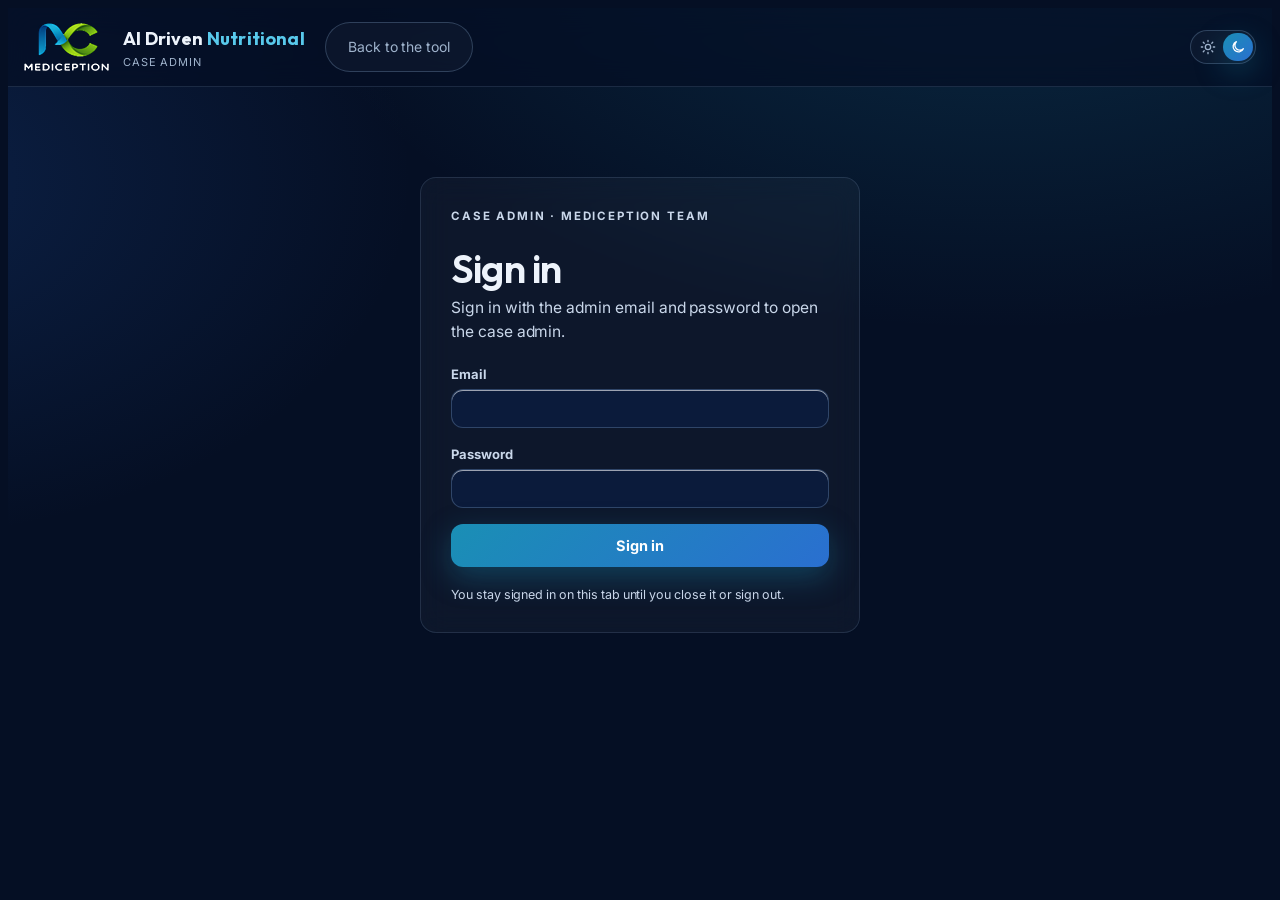
==== admin.html @ 98d6a645 "Update site: Mediception theme, light/dark switch, case admin sign-in - Mediception theme (dark by d" ====
<!doctype html>
<html lang="en" data-theme="dark">
<head>
  <meta charset="utf-8">
  <meta name="viewport" content="width=device-width, initial-scale=1, viewport-fit=cover">
  <meta name="robots" content="noindex, nofollow">
  <title>Case admin - AI Driven Nutritional Tool and Simulation</title>
  <link rel="stylesheet" href="css/fonts.css">
  <link rel="stylesheet" href="css/styles.css?v=5">
  <link rel="stylesheet" href="css/premium.css?v=16">
  <link rel="stylesheet" href="css/mediception.css?v=6">
  <script src="js/theme.js"></script>
  <style>
    .adm{font-family:var(--f-lab);color:var(--ink-lab);padding-block:26px 60px;display:grid;grid-template-columns:minmax(0,1fr) 360px;gap:24px;align-items:start}
    .adm h1{font-family:var(--f-lab-c);font-size:clamp(28px,3.2vw,40px);line-height:1.1;margin:6px 0 8px}
    .adm h2{font-family:var(--f-lab-c);font-size:19px;margin:0 0 14px}.adm h3{font-family:var(--f-lab-c);font-size:15px;margin:20px 0 8px}
    .adm-h{margin:8px 0 -6px!important}
    .adm-main{display:flex;flex-direction:column;gap:18px;min-width:0}
    .adm-card{border-radius:var(--g-r);padding:22px}
    .adm-side{position:sticky;top:calc(env(safe-area-inset-top,0px) + 84px);border-radius:var(--g-r);padding:20px;max-height:calc(100vh - 104px);overflow:auto}
    .intro p{margin:0;max-width:64ch;color:var(--muted)}
    .start{display:grid;grid-template-columns:minmax(0,1.2fr) minmax(0,1fr);gap:16px;margin-top:18px}
    .drop{display:grid;place-items:center;gap:6px;text-align:center;padding:26px 18px;border:2px dashed color-mix(in srgb,var(--lagoon) 55%,transparent);border-radius:18px;background:var(--g-fill-2);cursor:pointer;transition:background .2s,transform .2s}
    .drop:hover,.drop.over,.drop:focus-within{background:color-mix(in srgb,var(--lagoon) 12%,transparent);transform:translateY(-2px)}
    .drop b{font-size:16px}.drop span{font-size:13px;color:var(--muted)}.drop svg{width:44px;height:44px;color:var(--lagoon)}
    .start-r{display:flex;flex-direction:column;gap:10px;justify-content:center}
    .grid2{display:grid;grid-template-columns:repeat(2,minmax(0,1fr));gap:14px}.grid3{display:grid;grid-template-columns:repeat(3,minmax(0,1fr));gap:14px;margin-top:14px}
    .f{display:grid;gap:5px;font-size:13px;font-weight:600;color:var(--ink-2);min-width:0;border:0;margin:0;padding:0}.f.wide{grid-column:1/-1}
    .f em{font-style:normal;font-weight:400;color:var(--muted);margin-left:8px}
    .adm input:not([type=radio]):not([type=checkbox]):not([type=range]),.adm textarea,.adm select{font:500 14.5px var(--f-lab);color:var(--ink-lab);background:color-mix(in srgb,var(--paper) 70%,transparent);border:1px solid var(--g-edge);border-radius:12px;padding:10px 12px;width:100%;min-width:0;box-shadow:0 1px 0 rgba(255,255,255,.6) inset;transition:border-color .2s,box-shadow .2s}
    .adm textarea{resize:vertical;line-height:1.5}.adm textarea[data-json]{font-family:var(--f-lab-m);font-size:12.5px}
    .adm input:focus,.adm textarea:focus,.adm select:focus{outline:none;border-color:var(--lagoon);box-shadow:0 0 0 3px color-mix(in srgb,var(--lagoon) 25%,transparent)}
    .adm .bad{border-color:var(--tri-red)!important}
    .ck{display:flex;flex-wrap:wrap;gap:8px 18px}.ck legend{font-size:13px;font-weight:600;color:var(--ink-2);margin-bottom:6px;padding:0}.ck label{display:flex;gap:7px;align-items:center;font-weight:500;color:var(--ink-lab)}
    .ck input,.opt-r input[type=radio]{width:17px;height:17px;accent-color:var(--lagoon)}
    .pair{display:grid;grid-template-columns:1fr 1.4fr;gap:6px}.pair.lk{grid-template-columns:1fr 2fr auto;margin-bottom:8px}
    .scene-wrap{display:grid;grid-template-columns:minmax(0,1.3fr) minmax(220px,1fr);gap:18px;align-items:stretch}
    .scene-view{position:relative;min-height:380px;border-radius:18px;background:linear-gradient(180deg,color-mix(in srgb,var(--stage-top) 50%,transparent),color-mix(in srgb,var(--stage-bot) 60%,transparent));border:1px solid var(--g-brd);overflow:hidden;color:var(--ink-lab)}
    .sl{display:grid;grid-template-columns:repeat(2,minmax(0,1fr));gap:10px 18px}.sl label{display:grid;gap:2px;font-size:13px;font-weight:600;color:var(--ink-2)}.sl span{display:flex;justify-content:space-between}.sl b{font-family:var(--f-lab-m);font-weight:500}
    .sl input{accent-color:var(--lagoon);width:100%}
    .step summary{cursor:pointer;list-style:none;display:flex;align-items:center;gap:12px}.step summary::-webkit-details-marker{display:none}
    .step summary b{font-family:var(--f-lab-c);font-size:18px}.step summary span{flex:1;color:var(--muted);font-size:13.5px;min-width:0;overflow:hidden;text-overflow:ellipsis;white-space:nowrap}
    .step[open] summary{margin-bottom:16px}
    .opts{border:1px solid var(--g-edge);border-radius:16px;padding:14px;margin:14px 0;display:grid;gap:10px}.opts legend{font-size:13px;font-weight:600;color:var(--ink-2);padding:0 6px}
    .opt-r{display:grid;grid-template-columns:22px minmax(0,1fr);gap:10px;align-items:start}.opt-r>div{display:grid;gap:6px}.opt-r input[type=radio]{margin-top:11px}
    .x{all:unset;cursor:pointer;font-size:12.5px;font-weight:600;color:var(--lagoon-ink);padding:4px 8px;border-radius:8px}.x:hover{background:color-mix(in srgb,var(--lagoon) 12%,transparent)}.x[disabled]{opacity:.4;cursor:default}.x:focus-visible{outline:2px solid var(--lagoon)}
    .adm .act{border:0;font:600 14.5px var(--f-lab);box-sizing:border-box;cursor:pointer;display:inline-flex;justify-content:center;text-align:center}.adm .act[disabled]{opacity:.45;cursor:not-allowed;transform:none}.adm .act:focus-visible{outline:3px solid var(--lagoon);outline-offset:2px}
    .adm-hint{font-size:12.5px;color:var(--muted);margin:10px 0}.adm-hint code{font-family:var(--f-lab-m);font-size:12px;background:var(--g-fill-2);padding:1px 5px;border-radius:5px}
    .status{display:grid;gap:2px;padding:14px 16px;border-radius:16px;margin-bottom:12px}.status.ok{background:color-mix(in srgb,var(--tri-green) 14%,transparent)}.status.bad{background:color-mix(in srgb,var(--tri-amber) 16%,transparent)}
    .status b{font-family:var(--f-lab-c);font-size:18px}.status span{font-size:13px;color:var(--muted)}
    .chk{margin:0 0 12px;padding-left:18px;font-size:13px;line-height:1.5}.chk.bad li::marker{color:var(--tri-red)}.chk.warn{color:var(--muted)}.chk.warn li::marker{color:var(--tri-amber)}
    .btns{display:grid;gap:8px}
    .pubs{list-style:none;margin:0;padding:0;display:grid;gap:6px;font-size:13px}.pubs li{display:flex;justify-content:space-between;gap:8px;align-items:center;padding:8px 10px;border-radius:12px;background:var(--g-fill-2)}.pubs li.off{opacity:.5;text-decoration:line-through}.pubs em{display:block;font-style:normal;color:var(--muted);font-size:12px}.pubs span:last-child{white-space:nowrap}
    .note{padding:10px 14px;border-radius:12px;background:color-mix(in srgb,var(--tri-green) 14%,transparent);font-size:14px;margin-top:12px}.note.bad{background:color-mix(in srgb,var(--tri-red) 12%,transparent)}
    .adm-lock{font-size:12.5px;color:var(--muted);margin-top:14px}
    @media (max-width:1040px){.adm{grid-template-columns:1fr}.adm-side{position:static;max-height:none}}
    @media (max-width:680px){.grid2,.grid3,.start,.scene-wrap,.sl{grid-template-columns:1fr}.pair.lk{grid-template-columns:1fr}}
    /* sign-in (js/admin-gate.js) */
    .adm.gate{grid-template-columns:minmax(0,440px);justify-content:center;padding-block:clamp(32px,10vh,110px) 80px}
    .gate[hidden],.gate-err[hidden],#signOut[hidden]{display:none}
    .gate-card{padding:30px 30px 28px}
    .gate-card h1{margin:4px 0 6px}
    .gate-card>p{margin:0 0 20px;color:var(--ink-2)}
    .gate-card fieldset{border:0;margin:0;padding:0;min-width:0;display:grid;gap:16px}
    .gate-card .act{width:100%;padding:13px 20px}
    .gate-err{margin:16px 0 0;padding:10px 14px;border-radius:12px;background:color-mix(in srgb,var(--tri-red) 14%,transparent);color:var(--ink);font-size:14px}
    .gate-card .adm-lock{margin:18px 0 0}
  </style>
</head>
<body class="tab-lab">
<header class="top">
  <div class="wrap">
    <a class="brand" href="index.html" aria-label="AI Driven Nutritional, by Mediception">
      <img class="logo-d" src="img/brand/mediception-logo-dark-96.png" srcset="img/brand/mediception-logo-dark-48.png 85w, img/brand/mediception-logo-dark-96.png 171w, img/brand/mediception-logo-dark.png 320w" sizes="(max-width:420px) 60px, (max-width:760px) 68px, 85px" alt="Mediception" width="320" height="180">
      <img class="logo-l" src="img/brand/mediception-logo-light-96.png" srcset="img/brand/mediception-logo-light-48.png 85w, img/brand/mediception-logo-light-96.png 171w, img/brand/mediception-logo-light.png 320w" sizes="(max-width:420px) 60px, (max-width:760px) 68px, 85px" alt="Mediception" width="320" height="180">
      <div class="wm"><b>AI Driven <em>Nutritional</em></b><span>Case admin</span></div>
    </a>
    <nav class="tabs" aria-label="Sections"><a href="index.html" style="text-decoration:none"><button type="button" tabindex="-1" aria-pressed="false">Back to the tool</button></a></nav>
    <div class="tools">
      <button type="button" class="iconbtn" id="signOut" hidden><svg width="16" height="16" viewBox="0 0 24 24" fill="none" stroke="currentColor" stroke-width="2" stroke-linecap="round" stroke-linejoin="round" aria-hidden="true"><path d="M9 21H5a2 2 0 0 1-2-2V5a2 2 0 0 1 2-2h4"/><path d="M16 17l5-5-5-5M21 12H9"/></svg><span class="lbl">Sign out</span></button>
      <button type="button" class="theme-sw" role="switch" aria-checked="true" aria-label="Dark mode" title="Switch to light mode"><span class="ts-knob" aria-hidden="true"></span><svg class="ts-sun" viewBox="0 0 24 24" fill="none" stroke="currentColor" stroke-width="2" stroke-linecap="round" aria-hidden="true"><circle cx="12" cy="12" r="4"/><path d="M12 2v2M12 20v2M4.9 4.9l1.4 1.4M17.7 17.7l1.4 1.4M2 12h2M20 12h2M4.9 19.1l1.4-1.4M17.7 6.3l1.4-1.4"/></svg><svg class="ts-moon" viewBox="0 0 24 24" fill="none" stroke="currentColor" stroke-width="2" stroke-linejoin="round" aria-hidden="true"><path d="M20 14.5A8 8 0 1 1 9.5 4a6.5 6.5 0 0 0 10.5 10.5z"/></svg></button>
    </div>
  </div>
</header>
<!-- Sign-in. The admin panel itself is in the encrypted block below and opens only with the admin email and password
     (js/admin-gate.js). To set or change them, run build-admin.mjs in the admin-source folder next to this site. -->
<div class="wrap adm gate" id="gate" hidden>
  <form class="adm-card gate-card" id="gateForm">
    <p class="lab-k">Case admin · Mediception team</p>
    <h1>Sign in</h1>
    <p>Sign in with the admin email and password to open the case admin.</p>
    <fieldset>
      <label class="f">Email<input type="email" id="gateId" name="username" autocomplete="username" inputmode="email" spellcheck="false" required></label>
      <label class="f">Password<input type="password" id="gatePw" name="password" autocomplete="current-password" required></label>
      <button type="submit" class="act" id="gateGo">Sign in</button>
    </fieldset>
    <p class="gate-err" id="gateErr" role="alert" hidden></p>
    <p class="adm-lock">You stay signed in on this tab until you close it or sign out.</p>
  </form>
</div>
<noscript><div class="wrap adm gate"><p class="adm-card gate-card">The case admin needs JavaScript to sign in.</p></div></noscript>
<script type="application/json" id="admin-vault">{"v":2,"kdf":"PBKDF2-SHA256","iter":600000,"salt":"XlYkk7rpbD82ybx7nqpCaQ==","iv":"HwWAeuMusiNnACAW","ct":"pPh63uonVF/Ff9zXiMb1TLJ0oBvDvNq+EFsHB+CAmWd+TlnIU3WRZ4cEm+lqflHCj0CBf4ZNNwBLDCToccQG3mHEpNQ56dtCbOgyzI5wvg8BOqXJeqM4c42ReYpA+2mSFk82warON6BqbvSiPlRTSqzFhopEdA85hN6eRcsWh/rRADCwIHvtZjytzUIrPzuhWBMCJPLb98C8taAdD8azHTviPRaer/hOnYr7+yvKNjfZeG3/wwXkqhn1Qgexuf2fFyujWfH6di8UO+RGKJb6X2wIPYl++NqN/T/jv54E8wEL6u22jvx2kdhg7Sg74t/h0jtyB0FxjlmxRzP/ssKFj8G8eh60/1+mqJz8OssJ/zJYnYeC8uIAdM7sZXj0+gn9bP6h3gsMW2imXLGlGIcX+k6khSzbQ/LRFWAf73zIkZ6a2ZF2uXjV7mC+nUtaf+dkWey2LYCchy2L9PRJ97P3zF5K7hGkKMvKpFvwi4394H0nijudSUSk5/WtWH7xtCxN2omCT8eKNz5qBXtpM82BlW5Ke70LXVD9uxPffuPgcCPqMhyDX93VftdMrwTE4v0mmUMhrajk6YIwI+LWcHRKNQ59CW640ia+i01ZJskeY8ZblmedLprf8/rdydN98qjZqyYYAfkL0VmGb20pClGLaW1CUmuTA4WZwxbInkr5yN6biOY5YueIC21EUbSEn2ZJRfaUvOgJ7HT7Gg6uHkC3044x9+EXWCCVtQU8cu1DVRiQ1oMaAl5B/Un2V2n3wM94WlEjaUUdDOB5fLF7Opq/5vW/fkXI/ZU7kaMbd70fFc3GzOWZNPMb6fGEQjMjK/rZuMPBKnZq5nu7bMZidnEATDo0T8d7UNyUIg01sN0eqg47dLgxzCm+fi/68IxbSaX0UaG8BqdVoO16VgOoC4TweK9Q4JjCs90QRY8h5sHDoJJOnOcyN/gwHohn9fS5mspTxkFMTzenzRhL2+YRtbVuyiHHttMebO7u++jOsfuuuw42ryO2YLZJoE0ocf8W7l2BJZIpWCOL/haUp98opbhCQOKAhCNOjsglcWRPYZ5fcCSiCzRjx+7VOR9d3JfGPDLK1PrYpWrC58sYf9PoabTI41/YAnComAXJLxn5PhFOTOn29htduxpFLLf4ZCY9PVb/5VfKZ9nbEKEDqpfMzRLsOpsjxCGIL61jjwwiqF+xNjvgOtU8alp9ehk1dw3V4NAmLRaIqkpgRVw3sPOFeKWjXv/3y7nAR3/ymjRbmB+fxDJvhpJAzUrfSXaUcdaq2MsHf2C1+/8R5si/xMxnf7rSpMRUf918dgKZAuu+dZpSULyHs5aThTBOq5nrt6JagU5biM2tBkelecoC3FMGJhTvCpO13XmAB3On17E6ZoXyuK/JPhg+A1CdYLUPFktNWPxrv/o9xKdPf1sTVwJMW5clvG0M4RZ30mi5jBWRpDcHQ9laMj9b24Q1tKHXEg9Hu6JF+x3Re6DFSOScKb/AcY1Xzf1cD0Xdc1S37q0ULoX1p4FBEGQ8FLRMn2E4ZoN1D+CrWxBKoqhBofEeE19TRMFrBFNYIOzUqez9bG/DOaFGC4pZmgfrxEC/bOj5TvZJU/SD72N756xkaXnliZu1bdmkNUxN0aekqVSbYJ3glKw5GCSKQZOI1LbHj0WatnKnn5g9kti7anoQwKq+E8vQmHSJepYpjQfhgQdxWZfTHc5va/l0F+IrC9eitqUBZ48PxE4Lama+7dRcVNM4OCR893fXDCts8h2W1rAhp5n+AoiUkl21wnfGBua8y4v/ro3GrI/z/MJjEWMS6Tr1b4DF7Gn5aJVfe/xcuiZB2j01By7bM60Tl0WvV+U2p95n7ATC3j4vh7hYdN7PfEruCoCMg2jrVpDib+8I7rFUjYLCsDGku24Zvn7Iy4SGI2KrKeIkeMTacggX2WdcDZpf5gQs3VOxHG/2pz+xHBRlyqrZPilLGoWtLYGbWqvhxJ510k8HKLMtwwfDIF/ojJUZTCYvCdbmTtMa9lumKS3bQeCmdBf6ahz64oTslhMKV3veWtso7dPRigRL09xL8Gg6NqIRwW+nCimRhv2QT7CGq3HVak02jSIDbFTdkjW2orwxOxdi/A58g/1bNsmv1CJRED0la3teDHz/yxxLKzQh31rc2SVvKjFiiOjRnwCx0s6C3kPoYcozbk1BAY4Ihgm1TkutH/yRQ7vJd0VSw2JdKq7YWVku5mC4YxBgUNHS3JquN/tV3bP8vZ7HW4TuWZB+Qt+/SkxHc5R5mClgvjbVFoTmBqoWhpYTkCTJmP188yzYI8zM8dYoY8hWKwdqK4SQTAX2bn6usd/BTxbRYgKKIMQoemdGUDRDeUGMo/or0v2OLwDUDj6JSKoV2qkZkgzM8QZ5rW6oIetatROV76iTqu7+wtV0pU0BaO8qALvvo6naprq3yuKJAURwahcMDPweRGanD/dc0qlh3NmIlX7GJAuPPb1nFRLo0QdubEgwCZ9GPKQ/V9RsWxgnxrrdUgsi3+7Zz+NsLDk2bzQKJxFatRJOPK08J/KP3IXRsbexVKaQDc95RgnsevuMs74M6eCVcpyEDlw56VwT31xPLP7VWD5gzEdXN5aSla1+HwLXC6y/5ezd1oz+c4YxvLRp1mWVqGzsrm5QGDqr0+UTz5DlCGuXk0SzIblNAT8BVsBtjUrpPhf/MU9AdV11KNrWteb8IkP0Ieq0XfYRH3bder2MaCpfITeJRtuAixP245sX7t+apugAboejpu6bvEetcolMnEG9UoIt3YNcypPduuAaWwhnHkNbGIfV+6wwLAOS5bshJcvubHEDfGt1OIC5YqBgmm+xe9Y+gS5VUq3DkOwDLGCtWBvdJrEWUOeRNnnFwmohs81faXTtN//JQ5mKrggegm4LeTNYGJOSsekNVXp73mAd+IwXMfhwyqd7vqrRDsmtiNm9UdUO7uWKusz7Ad/qtPU1eqNTTBBbvblIufB9lH/vB9IKzyyy9eU460Iex55hTjDOzK8t2xByEFxs8hO6qJcoZkB/uYZuNcow+Ny4QyzUtbg1KORss96U0KHL9LuFG6J69h9pO+39scg5xPSnVckxmZL4Wha7rqYYL29HeO8m6sfTby2JCLeku5XkELEioYfGT5UHYqTi9yZd80Z+m+CWG7kcSLJeWTkjCZWITh+Vpktba0xQPkra0fOANBVZLtr/[base64]/HLsmDs5OALCptyTalysxlcg9CUG+GrC6F4GiDTxWaOn1PHvJ5dCZ8OUXi8FQT8BF5eJz4dKcUIS4nLuyq7rj6yMw7U5i0D9cGO0sYSb7xG/v6VXWuoQGr2VGpAPrrhPE05Mc3/OmY+J4wxkx+aQ9M4HO34msa9lZyspW8qo/7c5ICpWfokDCkBQTTxt/hTJCqPl9sQ/Nd75E6kK/TUOMSfJkMTIj43nalK+WhSfSEYPucVy7mdZ5vgvPm3NnRVQkmBreWhYkGkLx+I00YKReVhNbZjjbZ9JIxcaeoQtgwx7OhxpuDmP+8pw1U9p09eW83hHSNQfUjKv+g+v97l5FLlibFDBshBX5iHJrVn/L4nFJRqm8c909PUuLOIRBA7A2ROoz/xBE2LL/XFs1vfeNb0thQ/Ndi7qyxHDJ7KfRwhmjjuojUWd/LV2TaWTHl99PtRQHI4/IN4wMZWuuTspYG4vGflCS+7CTKxizhh69N1MZD3wQiu4OR5mwBs6jCveheEFt4u+dORL8qzqx6M+9ItsO/XNuG4JutiZ5d9rleeG4u9T1NL4COWWNdFO7JZ8GC4sa4vvij/Muofx/18EalnGTg7e1T60U/w/NH2WKmds4eedEwr1VxqCqN1eAI04/GjtXcC0v+fxmSu6CjGqDvJnXDezRpf8AFhV6tjDUkM5W65yiTMheGS/elsXMGdL/qQ62WOaCaJcV9HfdWMdKvADlU6RC5IvUZyf89kelTkg9xKW/se0X+owscPMaL3K2Xstfd9YKjz910CBeHQ+ZwYt/r8M8YnoWyF75qN/xRHvqycBT4m6PpsOPaWYb+Q+DjziKhtDTfL0VsDzPCxkhWV7YLWlm500RtYNbgqdaPA38jZEMkwwDNV28ZZBFG75dCkQtxN39fmw3IA/q6G0Djxpl395cph+R1s45CiturzyYhg2VlSAUW3jcHcEMCZfwNXenDHVfc9w3LUFZmBU9cRpHAIHJs2z/keQYpG6FFZLLdkL+7X0eq79nXesRjZhhO7kv405y0cZqxOfx1yZE2fmcLgNkbZHLwqHdp3Mu3sJM45nLNH8eMzWfU9fp4BVtzYMmyLmeY1fbgyiDXCBjhLedx+t8UoFyTCd0jCGSMKvJD91dKEP996HEk7BaR8l/COa/ZOTXcUH2HEOKReOa8Vi+PXG+OsyU5lySsmSxf12IRIotErzd636TumAWp3rfhHig34j7VTS6pfQ1Kn2EK5gM/0ZOHFIalHxERi48jmhWxq54w8hoEk5yW+m5/iCMCsJ4AMBK5wsB7b2S4xVioCgQRLrWxBiNLUTT6WboWzrMf79c4yqtxoBb0iRY8dtZub9S2lDyTVNYDZSR+C3PAfl9m84O7/BOwywDo1toWXm6nIK14z+g3Q/FL0y5Fj+d95PMJQPqjC3zR3yuuVkIAfo6Ezfps6EsTM13OuN/eY8xXNfz5tv7YqGSmyhBAEvqkKdh6SNZqn/u2uHdVKVZJKTMun5XN880Iyd2BB4qAiKzRA7jGZMvcH4FrVrR/spE8Q1mzHay69sohr8AFk5HO5zA2vPBqltxm51Hyd8KDQwCh6HdlaQ2kSnqci1SCtGa/UxX9M/dPWMY/RxOeFmiECPrncMYbzXLFdEsYtbLN46IJ/5uQX0BuBwdEBz+6KlZ1ShuicGaXhV6PxMAsglXDfUXGDzp+tvnzyZFEXGgsNtIo+BAcZyc/hnNH/UAJ4niNpXc+LUEPda0D/4vFT2GoYKuS+POVQhFFM7v6yiTTjlTCttHql5rOhywYM9teJCrgLuOlyAJTMusmKXPWs8L5Pge1kbinRVrzFp0X8jRGsy5ejP32NuGHOYTTsVWzCDV8wWeHDVZqwep7HCAnM1DbzC9TvjiwITtXr+69yEZAWRtUGbJCgZiL3E7/mPkEmFxiPzKuuxWlbxsyVyzvGZeX9/nsG9AybCuEFfItxk3ZQctsOPg+VdZqikUc69/f4apHItZX8JTJn7ERTUBkPIb29j6pomTL6ARqwybkn6mclheaeZ0WyNgwW28v/1H7n4K0zGZIRBOFzvPQQiN4eTxzlJpiqwYVqS8vRFWevQYzE3Y1Ub5CMw69IYeDzRm6IhcFrcEY9h3z32/21k8vFO/BrhyDAxTE8b00nUn828dLhkr4ozyBYBBTGGs+iHPYp1dvlX0gpzr5/5xxv8Wn9k+g23WrC2uXt2HMeX7wlauOKG/qhyehx0d32gxmBGxeYUh8i4yCAtfBOjpJPUov1kFrJ4+i7dBtGmuYNmBg2VCGXsmEdoWWUJugO5XAnqZaX0Q+zFoU8/pz4XoSQAYkesBccffrJxpANWtDBG/yQvvKiDbj7AbLbBco9xpJvWHwdmvKTWDBwMRMlozz4PMK2wMJF/ZgqbO9MlVkC2S5FtrGR9p51IBuvCuFvLaG7JzwfAaoDbw+GmF52/1hCZo9EY0/by3MVxVpcSdYUy4i74vaGpK7toAZBAU0Og0ObpOrLsYrqTUb2bxbcoUvxFmaANPs33qMfsxpxCfbgW3gM6LGkrMEKH2eXfMQmHwJkgxsSF87DVoJ703lF2ILzdNYMFMDfMinPrSk43/OoispmG4c/AsQrZQfDTsIFzK/+u98V8LLW83sGfp0PE5a2zYy98E7h3icjyccG4EgoMqgKt30hmGeMoMGpDaDDWO7s5OVjr++VYeI/j6M/HQNU6u5iDhgjq4VWdH4ZCYJcs90gfj2gPonH7ISNNWvuu5bMhOX/w7kkjS2c7Qbbh8kWEn6WbnOnGoz3Uxs//8qozoYGjEZ2TiBKPLR4Sjh19nzfKAi8VTNfk5V5XxlEsENQNlbZJ9LVINpfZAWHcDOy+0AvNisGAbskOtQM8/4BGMKvorKzsKTNY1NqpKR9stU2vmMTQSKuzKJGXalc9gpK6yfwzC5GI90ahok9sj+4+NQdVZJQgwyvymWm76QGIlsDod6eVlDiYU9em0B1/H5OLnqCMHl+0WKPh0WJdwoANKqO1XNaF+xhLmV4LVc1XzbGj6O3l6u62JBcpp269taXhasN5qQu+FmiSaGbQWNs+ziG7w1K3QVJjklHy9QdkWxzTxMV+vFx2MhpLHS68xmSe9eODtJV36uTWAWXi/0DrWE6sP2IcDEmtpKgi/uHH2W24jWN3ZQC2T1K6rr4RaZ0Cy7vAOpG9VCR0xQg/oS/4wQkq8tI9AaYbADIuR537REwrybQt68Jgsyd3TD6iECOuF1KQSGxWntvOii48xt7kcLfKKWCAAASb2pCaqva/Syios/hAHHj8NFGEmWlrnVr+Z5Eq+zQh6nz9+EwIOH7Gk6En9cFtO8ZyHDhKS3xOzaRPNXY23aWalZux9r+Sp6vl52pv2iG65ueMg/UdKmK/[base64]/chjtkQO5bAtmIL6daLXeyo7h8/CydzYxtYVuL3A5xKgeqXlIHndbdhXF1sGNPdzHX4MXzRJR4tRturO4fXw/sz39nvYI9Eb0VimG7i1Gp63UaX6lLQpIPWE+9T4LCRRhBVkKHeCub/8KgEJhnvp+aXS9zZ4uksgSnn1oDmp9xkiOJ6yM+VHwP2dAfCOJJfR9QJpvfliFTSz8YzE4fAc6XyWTPCM9xXru8HnnUkiZdZxVlqDpy0BDgbYVcclCeqGADLWA+9QLPo3HJAi1t9ayZse1edlVn2PJuBcaNcD//Z4OP0M7aSqM+aOfCVAaPMHUyCzYnnMsIBbzXaJxeUgS1rpS0rU+zY4x0buPkkSmsOUU7cB6TYuWqRgO1WSf8RCC75XM5Hj4o8WCEFI4Utccg53bePwcXzpB+sQD/HY65YIU1PptanjlagZ7xu94oG7T3+22qfs0gvQZzdxjf2FxyyuaqBQy43uX3CcxznpsfjQA+SAbkNNfrWCiZwXIVqkguc3ucZ+VQgsZz6mBCum+tGKudPihOX8d/MkJQD5WLes3V0noEfU6JAjEN6Z8Y5IoWxuMBDkewd8JZj6PtalmJ1tw/y4DKIWWLvJ26WmkKbIfaFt1tn8d4ez05YLhqN1I2kqjeYQOsWtEeQA6bW9mS29hihy0fGee5xu1eH8T82Ekp9Qw8shjfMUoUAEajnyt4uMrSBAK/zHAJMvJK0AteimBZRn1ZDGW5Vvn2Gcxd9o9PaASsXtHhc3T+psc+/qlf+uBd5mTs/guIgcf9UfG5z7otgqllbk05QClIpfX2XA9X5QvpZ2aLXQ2PArIZ/+WY2DdfAV/VHDdBQOBR0x0NTiND5GuSIsKDaXWoJqlJ46Xs/5AF7jl+b48QKpy61ppCAbh8QIXm826Ho7CtAhqd2OixRprkM9EtXoXw4j19ZV0OBKcOVnG+LKFaLgeloRXGMkmBXfnIhXCTE+hbhifHcQRjbvYD9eBDDsxaBavzIWMIDNX/[base64]/c1YSG3rmF5Md9av0eL8RQfRaUZ+ZD7t3/nuys/tV4FxFDxTXq2n6CcdnhFNPDSw1mEAgw7TQy0ngOcrrPLS6Fwiwb6Hb/xxOZveffS5BjUpjFJZvmB3Wbl/5+i2fUpibdRd4uZguo3dZ5G/9nfnVQ+bw8nxugMepIf4NuZ1kWdkzlW+tl0ZvDZ1Dd4ug4ZkfT/Srjh1pyqOO6aJRiZ8tuk1/B8jDcJTm70Ejbvm6OO1BSMjjB+lFGYAFt9GVfPIfbqptCE/VZyKLSgl/u3VYP3gPwp9bH22yXYypZ+yrAen2h139p5Rbkbet2OOnuT+uH3/RRBtPbRR6qc2EV3drFHwFk8TxU612osErtojqokHx8u18/v2Yu0t0eIkwgzM6BHGDTCXvBajyl61DOrHhNVskxT2Ga1BxCB65FyoSnryDUvhuaTAcKW/ywJDmUI3ijUM4awyZVIBJ484zFAoXT+HD8Ak3DCku/EQXMBH5rjHJKQzdRCs/gVZvHC9JMYQmr9aKlx1PirOXhtmbYQn1oqFMMn9YnPohmvHAdULg8yO1EqQJFGy7vMnZlTYyAsAm2NpL6xCgZ+fZZwouB3Ns2KsS8sYlhN3YRh2vJyD/NXvH/s7kFKlq6p7NUNyrr8B+21m/Xq3cRvhn972rTzf6OAV8z1Q3EwveOw4FqHzzNKLFffSPzwG6Ft4EDxFmC7jCkqo+II2Sn5RlQXiLxYgSaQJDUHUpbtJtMZx5qcUsRFp6DfIOpoXSffJKjidbY7Qa85xc9bdQt++EStuyjpXRLggNSmpyqpwOAygxBTfCkcMphYjZGPV1DAq4CjP6vzx978xEe5Mr/fIuTEbqKfxPpSKj0qCh5rSPHc40d0Ohng+DDWb3+TcP28CDIinTi6n9Jxp1K0Ln2ycEa37rPa0b1YKzMLA7NNuDayTLj5FdLOlmengqUqEnqDC8ihwooFg9pEpB3ohrJG0bWw6cazsUkEwI2wX2i/pcD+Drjix0Dp/9oIuEmpgOIL8QZXrHSGzYBUkOYHJSPHQYPdVu4AQKYa/W3NQty/xtBL6Vspizy/F2bd2Qq17E1mm21gGf8wst3Me86jzEZOF01qeTjh0wY2PLpTfn+x55ix9XarhxN7pm+LFlA6zQRT/bpq7txHX1HuCvqj5o1wsS6Kl7jC9c3r1vkEv0pc6/I6YXUDJP+Yyvm4ZbbhjuMBc4OooR8qP1N8qled6mvRniNEbRrxyCdmEWOHYjmnmqFHc5uTiYt/cyiWIjqnaucUTNB8WHcBw1x8yne68zRbkabfdsqAI3G2ELYajE8fZ8hx01melmem08iudH7u5V/4NjISYEJTLI89xuBSRknukouHfzWGGQ3UuXjGBUWX1wxAIO6I2jR0zOS87gPNpXpw7NDrepk6nB+7frU7OV1PUBYBffR/q2Lfsluih2xufos0jUF+eqNgVRyVh0iP8H5bQT0RyuvwHt1NghHh+cballC3UsSvjyR2Tm60n2GtyZK+Ph+9P6v5Wb66KpHWrS3mDYfiUc8k1tG7R0ooW9LzcaX4szRc42Mzq3B++Z6U9gFEwWBYEkp/sc0UhA+Yev1O0OJ9hDsQjbBT49nD4jKvvvpFveKpleH4IvULBZGN+g36otWUQmtL4ufSQ+aLuK6rUn1Vvbc99EYj0Cds8pUDWgsCfW/y3XJANs4L4Et88si7NgN+p2AgbE27rRtiFFAmK2BAFE3BnPELlL1GWbgUuKgpdbiDjdkJtdtjsldwy8hWJkPdodJvpgjjjFv6aec1RkyPGFwPDNB29qblzrV06K+CLSJ9k8KsIomaI48IzVWbTd5NDqUMEFsVwTB2YNwa7ENXHlsIHgVw0Y0Z/Y+SIEIH7HY7gbHMxZ+x8ME2DJff73c7GEjyR+InWHO3dwiHLEw5PxdJQ20IgBFIeI+mlhjrOY5okN7Ce22ddJeQjDtm8slVMltI0BB8Dc/90jGoKEmJV0acnizA/73v4msFeNoArQ6PPKJ+MvBQVWXDTpujKzi247Mrh+ACsMH+kXBEe84ZXNJSyQclKZCLfRsaKTxM6G7JXXcKr3sT0CvzMVfQefUT2Jn/Tuz3Tlfeydi6miAHrsLrvMFDk2NsMRKjnYJR+QrQDzQNvdfjCt+J2l4C2M0sFIk5pUBTd2nJbHjbQc/cxri+qXbNUbOQZ48lnF2/jQqbvsayvo2nphG57ZC4o6pT5JocD0Rnf9BWRsZ1Wc0B6f2gR5NbUg0GIqw1wuED6Kha9E9h3byK1z+WDU25m72NYXsBM4iHfQqm1e74th73oCDJvgUKLD4vfPxYJ4AzScN3J8Imn/5p3omrcUR1QEyPRtWvF5JpMtGyCHMm0URFPU6N/BNVPRHEPLcG1sQFeLef6a3sCPCfynCQZQa0KPkxvIMJMImH5KXP5GiUBMzzJou7/Gyo4l+nj/M0bR2w3J1anVUPKpFUGgHqlHTPs/ihWOvpDjjJ/HLyTUVpVEGjYQ/VO5CIqta78M0x9ZgVbOyVZ5a2mzucJ/R4T5t3knb0eo3k9QFLpZ63Ees1xKXf/GpGHuqtw9Yn8coXLdrYoKOK9JLqpRnPCb9mdjx9OwuOxxoWPq38vG8kHBR7L4T0yBW5dgR/slu0v/OYvWLFYdYstoOC/[base64]//Jq+Ero9mo8FPozRv56oYDsjECP9Zgtiii0dWbfS1JqcTpGMWXXAl21x8sSzbczY0jkVKbbqbZG2howasAFURmZ3VBZixcwmuh2BoTDKHYuyCH6abdwnLdH+8txG4DiJLNndt4ESfwD+sSKqSMPOGo6cK0adMJ1Cp6zRVd1NC/koUmGwFuORgEoMlWUnELxvCBKL2ei9GGXeeD4kn/qaOWbsFi0Aba+KSP5PknQq3L1/clhm9FEYlr7EArqzAAKJo0Sg0ngNLyMPRPdLA2XpzttkVZS3P42KzPi3+u86nzN3csVXzmngKtAfhk5sCqeTvlXgA+0YY7MkwR8+EayQyKhugHipxPl5YpBzxnSuS1ZZdQXvp/mPTCJtciO0Ndw2wDCKNeH7rKDSy9ax8if+MMpkVUnJLe8B4y6xuna75FL2ofHIkDsJ9+IbYRKMC31JVYByVfDA3SLBUmwWVucSqnnwFYbDlFMc0KBWkgcAS0j8nYm4pK37TE4akLR+ZzUGXcmsq2iM0vXZmqf7CRisY3idAOtYBsJamDLTVDft09WLgl8OJrh580QsM/[base64]/+55wwv9pU0ZuII/pCWzBac3mLD3QZcAhZ/uhjJ/yMxQDFAuK9kzy9urxDEE9mi41JdeozALEfwTzTF4wGfv1Imei2WJ90llLX3gBalc8hOKAMKyhGnGX4g1iWMXznLmiZo76IEALSuEAwQhIIzP1O4Wj7rYChbvpb63laqi8DKR2AeuDRi6TBZcyxstIZwNe0rJbI0cf/[base64]/WFm9bDtugNqjeWCfEWQa2Tgd0hfNyQSyoj8eh+dlgGZnxnQJAPzKMtS5n++bBwV4opyJplYHPICfGIl0dAbsQfPztuHnh6/No6TuZ+/JMoNJZ+B/Np7/0Bb8/dtJFforIbZibxSBwz5+gIgCntnfK2NN3RM4huc8tN3j5R4iNCvtAFWeplDATgvRpSK7qOnImfW1LM/lZwqPZCk0lRUQ8rDH+tLz0Bj8bebp42DmnYzoRxIa6J2yoE853gHQq5DgOFH88maRZNCK/4RfMA4nCHkwbOmfSpkT/rUQ/zZpe8L2NqxqHzrIXbxV5lqkO7Lft8dLkhnaiYrLUqSaiRydHjxp+8fNbIUzyvpEkWpwIGbmpgxSZgtmOTzz7U8mtXwnDtaxN51F2GQDo2UOvFneAEir6Sq4/Hr6fQjyR01OMBQN+6ozHSBOPSD9t5QfMwlUHlUJ4eyjLHMDl3EKckP9d+pFLAJDE9YdXAmDGQCIuX8h8IzOsIUJFFdgQZ33mZeWdcJkNNe71JRX5PAQEqxvk2OBTSIA4mKiWfrDsFKbCm3K8jE93TXauRFVx/CsTXacs04RRr/rRalpqPsubh9guUoUhjNd2k9On6f036toXL+UfIjaJ8fat1t7QK2y6Gb0zDu5bsU+5We6/VTVgUWwowT+pqbeEFvybYfQCTxuUBKCszTaGlMwRSHtXuU7akr52F/ZkRCs6yrgeX2L/BXEAPasvwKs80EIbPny+p21/nFIgZW2k4nTd4zNHVEzpLbxqNTCm3Tonm2v+y9dk5TJnvO/aFXrf9wPyqXPLKLEP2zjeXVVt5a74NytF5b79vENr0fSroMvLWlXgJH0HCfShbUZu15AkBM6V+x4+rtEDCLSaoPF5QrPBVBCjnD+C5lKx9pOS+NLkdmuV13QhPraPgmFdCtCDx2pZdKBVYuO29Z0LhLy/nIIjNnXumtvTbjzKrXgKmwzdgXWsnhatCiFdGQ/LIpcW+Q/1peAsR/HFZS4kbzCOoRk3kLW4dxMDHExCxAk/3ESuzknJ6Ly+tyqbgp3QLFzfSXJierLYoeNfZCnwQKJHRXD2E0sF0iX0vo+flvq01zlt6IyqzTItxml/Cd37BZM/qlDtdMNIYX9FSsd3fu6/tO3Bza7qlntkDHQEm9qe8SQd8NwVtol66ZxaFByOZH+Gnicz/GZaRNEwTArUrOHcOWUcrcGMusbYGyPEvAOq7FMuQUEVFDeURtApLpJbOLls1TR46oNmZw0SfQXrpLdcE9xqtE3TcoYsxX40ZHKJRaXx8w30jSPyY66pBVsg98F27FNFYmbkahsBp216wD10umuFZozHWay5/gJUdTwh0dEWyZCs5SP3Ge/vlYu31gGykrfzTpIdaveh2odG8fdeKMj3MbG5nWOVAdGht6g5k0md45F1JsMBtdVg296VwSYH1dBCshah3pQyPEvJy/LRxiSMIl+VRYNZ8ColnGV1GJA+/QQ0wwIZzM4ZWm29Lh5RCHTURvVZXwarPKLDn0C0Sa1vef+ZjFlSRKW4mxLBP2fMs/5N2vGRBeGGtdnjoD2Iiuknrk6RqSR9Jm5OtEoiMSXuEGUefTNhH0qU9xjtaPGYVxNwBD4rzZcQVP7IPgW6vL4yTjAx/ydKXHsbu1KDuqFAiMJX2IeVQo2yfHmVN20ViixTjlFTEP8AoMwzM0mgQM5T5Q2ylRH5jtBtWnZXvkVr9B7GIaiQ85FO8Cw0X5N83+syd72FWkjGAAXG6XeaOgl4It3XKMUAT/crXO0/taXtx1iwXl6Ov+lFZS2pFGJTqM2HtImBzx5rRJ6HMiQc8gCAxVCLQlU/z5AYH/F9d4QaQJYisKD6brG3VBc8/iYf2wgCHckfQknqBtCXSyWRb5RM6XihB1AsYMHgxxIK6ZvwYop4WGDXIQ2+WStEgXuqRe3qqFVkVNMRldyB8da2bCH1/6GCC4UyosE1gJTV1wF3MZKyOiD7FGe3s93XQ7/MvqPqnNJ2d/caAoysVNT0obiKF+IkRPTgfDAPpmMn8OiGD7yctpUMpIZR7YJ615Wciboc7Swp9kT4jqd+ubb3adFLYD38F/Rr0MTckYOEXHxpXd1KooUjJvylzCSZ2EJvEQVfoNmZbKqN4DjRpTNMu2oZf/4DASIdmVccfhhZEYOYy5GmK0fHVwjw+UHBSfNDvtDC2aMmn5C2hOD04Y6xX8PpovSZ6nUTGuqku5MfNJzV/hwyLjdOgTjyzdbJLVU/NiRkU5nq2l/5YYVyrgSBytwMeV17dqT9//NJYRQgHzdQYVZlIhOu916X/WZMtpALsTKrc5AuYt6t/Fnz/JeZ/pMly9pq3dcwnQNtek4V54Wkz7twZ6iy76RZhP5LkUPo+vKSme4baBoaEetUvcB5eHnpiS0LvdoUWEBeIbWKCyOxwTRIqGwuW3PIyttgDy/r/r0yro7bxxUGaZUCeKcIOdoJsLPcwqPasngzM1p3j1sjkGBKF/oxYUiOAnPXUsAwA7BXM1SA3h1nOEmV5l9u53ZFLzHUN2Puo2ABbevPaq2CzwNtGZ9FkcbJfgQwDVRRF18nldbJqrSDedO3wd63GWAKovdzIxTvHxXFad6EXPw4IrkpToe8UfwLWt6OKLp8ooojcX0wYBZvv74rmD5LgFgPOkHrfQwDv7XF/ML+pzB+61VfE5Da8M//DKW7egv7zSFjTSqo+D636iLr8qFgPI4aDQNlMV2ToCNUuzoqqsE9GzunaczWMfMYeYaMR2Tbtp7OanAyhSbb6Y8Fu3418YSieWTvrYtjb+TZ7VPSGBfiXpeGKwlmASO9gNfUzrDOO/Y+q01QK5iQpoTezVjVaj0bBz0a6DrqbR3DRX9FpDmjmNQhbrT+BkueKboaCHhzrKbyTpT17YNtSlsS7KxH9GJuEPLCrlB6uUlXSt6ZSM4e9QXwqkftSrhi0C4zzX/AZnIMMZLHptkL6ZPlq1VYYuXb2tknb7Pm27eHVByrLwVhP2KsREYk7myvMgpVnWHBUl79rxqh162rbW3ETSApAMD+VZoAq9289ywhnoU9JahuS2QT+v+t4OG+ppw6WL+nRvqdurR4wrk/ymc+hluYcvHZ+5SYC/9lhXgspIIOJqx4dkd0NDpLnsjg6rKPTgjLCSi49wZigIxB0iwjZh7GQccc9u1euiPmAKBMbiIC3bNeeoLVj3X4eS93FyRHj+76Vr41JbihkG0PY5yfQO4UCtHjMK5hOqaXNtEFwuSpFD4al9v8dkfM1JYNIQ71W76xdvAV/xn88C5d2zVpC7k6Zsf+muGBYZ82diJtoCmg9Mwrql1coSjVZSY+l7AK6fVWz884KgKnwldsO4vYV0XXXnqJd9nqpL4QfiSsYDydyQkzacEWkbnPVG31XR4CHCTY0RyeZpuz2tLr6fUECpiWrESVuocZLJsSLWIH/h4WFHubGxE4OO65FkMWAVz2YZGMEGYMKpMHCndqHl/bBz8T4HOXtJWt2UjvMDC+53takPdp3F2WiGOltbbj/uTWvq9WWWKTfaMsZXaYXviJM6yG6aH22lnJfjuk7v4XgFiYV4pgsetPV005ShhyVuhdDGA18uKOtveSUKYXl39bzS89KHaoe+nCNadlmMqK8/xZaOj2+A1wq8XPYAQu8JgA/SRDE2CWFsVDk5297lHfM01dnegPiFqpluhntE2/73wg7JpwSh7u7Iz7ChO7ISmrkCbQfEK8YmlTArAjcJl4jQ6I8P3bT2hZzU1LApaSmNA8d0Og0+s94yk9gPW721Trmh/TFPCA+I3oou57u32Fo/++HMUFhdhi6epAWWnpl422hM4nqZqYjaKvVueZyKPa2VkwR6LUjdiXox/OYhD6MW3Wg7RmICZagEZpmp2S1LVCz9/Jj01yWdMGuPO+O5m8aoP/Hw/6IVXTw4wT87jLXNhq6y1d46D663/+TIB/7sw2qvFL0f63XP+FJmno10khPJdaBYOtaHFbKIQ/ZOEv1eIVhzS/A64kDXSOhlozNNum7mZB4aMGJDKLV3mAZwkfaKqrPNfoqlZbq/2J7H/[base64]/o1EGSryAX8wTCHa0URJ0Se4uEFRUkiskS8FPJ02QfO6T4KHHH3GEADPSW44jgXOoYNCa4t/dh42cHS9N1zCzBkoNNG5mLZo8qk8zh5mSlm84HR3M65cUPSyZ4Te0hPAvCrdhcbE3H87VqUjZNDXmzhPhFKb4l/SunZI/lbRXMEwJ1TqBsLrJFBuvZGkbssWnKdBkHN+71ACXvI4c2No9DIz2gYFgjhMu0VyfWx3D41gmLxRB/8zvnjYjB8djOr7eX8fNq2fpKPCxuSwfBWmovqi1xXZ9XBuINDn2ai1dIJ4Gkfunmw2FAJ2gWIBhD1bChg0dHfay0QNX3aFQ9sLWB+0VfN6FY/SFgxLHEMr5QH3mNO2RxrBY4v0bl3Wz/bvW2Cl519beze3tbOuJUz5pBU7T3Li5DnRYVmfJVnVLpxLdD0onCgGOvKmKxdhITP9BkVebpp7JyH6JOPPH5Acb0j1Vp4ZUyOkXxVEOlTHEPHb1y9PYiUd+bzLdOz6VyL9hI2wTWkglSnAp9ZKQz48lr3kqctXXcCXieEcSRw9Z71S9Tp8Rp/7xh6BBiJn/JD9n0buDrdZVIfaEQjIdLG5V7xTZXKjTY85aNKYTogB5iicbxDNUnDmfCmjpnR7d+X0qVuWwH/SDJEPBbJnD8eR5lEdfoQea/hNlquCsldKAnJFqhz+INCYxEm53Ey9Ykk2VOt1bvHhhdEqu1QjpFPP0zB43CC4KAQkGJJxyy+MLBRaVxt8SKj3uknBGIEl4YQbkFcnklXo7bq5szQkNv9cJwdNfbyK/R3/IjJlihVJXaT/zAdJqpwTcolQC91/l0z6/[base64]/vQxoBJfHMtSKZ4PCGwpYtzor8Nx8bKo1I70ujQ9UvIRz6YsEe66MozEqUhCHb9WR497H6M8nZtgwstK3PkM+DZM2kGkghOyHME6GQ6xNFNQLvqbxwQLr4ijO30q0DlarGW3F3D3cs2IkotIwDJU0ln6NsbTFGtPU5Q5guCfmqbbw4I/5zgiwTCUr+XZxOcek80vAq+HDGdVN2Fk35GtyLTcPT48y+6ZVAAI78jZn9evT9ZtLimTKJN2SaGDHVjnxIFbwlcdw1yH5hi5eNqZWqgzDNxQ5otEqVCA9ypzS+InbMMIGdjXfH0CGRuix8RoBkLkOHq/P08iCQsVu+YyNZLhaIPFBe9QH+hSoORQ4gYUuGqfs1WRRSW54p4t4XCfTuv/HPvo3x8+9p/lWaL85NSdud7ZuSsjwGqi93+U2/FHOlATHIEygmGwjUwRg87OFSz12iIwLJ6ysbgShTExCwpYU0mLsWO1fI3EoaR0UOMpSHGHwiBK1sM7pb0gySp8FtCLR3+QMiaN6srYTWsTf8u4G452kBTvoAsy4uxgrJ6ZesA/dBZxy1xwmYkgvgEJu1egE5i3N15NL3DU0TVCD5VVbgo7oO1tlRug8o009QT57uRjhYlRXW8RHWwruoPPOguPV45uFYtunBCfm42KElVeP+vvcin3YlVr6txdOBG6lC9u5tisD/GN0gFE34ntoVu0QoUcrxsyG+US5cwz3/aFne/HvatvK1q1EZ5tfyLrf2OVKdm1o6ih2wcCYIyCkMzQO0HJAIbpHFQw/En8h0XwSkUiQnWmpE+szZktqhYj8HbrYxkRtscqlU51C5dkzK8Y/K9yAPOdZoFg3rRKOYt8VRh2lOMUXOAzFVFDJGFTz+w/KTJLyj1QLrKAQ9AD1mANjqprrra88hhrgYDX+GIRd4PgrjRGM/w9horJEcidcOT2RLazkXuXaA5iD5ph349a/45ncf4qWWq6c7VgYIZqFT9fdItc9YgHEmCB9X6BskiC9dj9Y0KsuY4ggtTyszpxhOvs8eBJ29pbDmCx20GPRg+6LZjdLbClwXtxKYw1Vnf0gm8O1paLRL7BblZT/v6kt+cUThDkIIC6+c6Kfj/IPFdFdnfwz/y2ZaCLQTTdmY5ZCRsfNF7ELyC1DpU5m5eq9dAk6ke1Do70orb/m4oZ2RzfMqL3w+mSaugEwJDTyJzs3D2AaeqtAqt3izfPUeX9d69hiUAaMpiaOz1lOQu0UtWT61XQ+PTMq7mH8lEgIGMeE8UZ1yw3VAZbUfkf9EY/KcHCsq4PRejDlVrvgsvqW55Kfm05+tKpBCuphUqPZZJ8SFLWeqYw+xrsnfi+HHKQt+kRJy5SpLuqJ/9qvRSYtxFR02U2PEKnRjSD06G1Ld7ktT42Nq0Hvi6tz4835Q3Wa5SZklVV2XBgskitj8J0wmw4/c414jHBuwOpOpkIkg2CyVddDcPA9336DMlOAcC7fmGZUwP3X/kyLMcu12ikvOusB3BO2NBm/jDOSdLEL8v+3jrGfxyJJFv/cHz+owQd42QFj97nscGRNsWkDBXRgr3ktymLo+L1onLH7baSeIH8bSoiVkh33vVZCdvgKjoZWcyeQxY6YAkn4HhyW1MqPfaeY3l79OYvahHLR12wC/BaBypVfpjAd7UkDq0Tc9XmDGagIvzGU4VngBlNZJbkYsWp5XW/15SJdZ2oWGecTM/ZzZ7kc0PFh1I73T3Md/mfUnOeaQTSZ8O0AubgIhXgPW2m4cy61W9a5OT5VqiunxpaU2dxMtx452q0c2h4XJvK2ls1D+jpMsHWlh+5O0PSHNl74bGoXrvB1D4E3wstJVJXweW7/J6p5F6rbnM39hOU/3WtKdohYWC/iUSSy0LSkSNGteu191EdsrM0my0g35l6F/Wup1X8AFAsrzUBzthbLGw/mmchuMj6vFLlj6RElgxhjNna5jvvGCGIhSNNU2GSN2wflQKXp2v0g/M4tPJAndaHSNgogG5BZqyXZS19d6wH35gFdcXo1j5YBlp5H0PpaAFwiL+xP1B1YjSssatxKaaI2v7Iwxz5WlG0tguQ3iDwYltxtkLKYpwxRjRVVJF2LVp1tNW517iINOV6fVenOP3Pkclkt3vRrUZILJS5JfsA/FFw1YppKBpvwbLh+dwkkIgVAOuQLycHp58nOiCnVe9fRWhLFTLaDw0unAm5AbCtCU9gdsfiZobi0Cna/IzDlVyyZGsZkGn4dP6PmJmDCzU9mPDFqxsEBgUcU8wfOAJb/wC/c5iVW4erneqoJ6jeWp0NyJ2zfuMO/Kin6PXVCKJuNGENjwTi7VK2kgVcloOMfG6Kq0mrm6hTdGd5gZ0M+wAR/Q94aNBtVONAE1WVSM9zgy7ECn28/MdKDrlwsa0vlqjNX8P/EfFb6VaE/mBqyUx3qUXrzUueXrsAILozLUULXWTBzYHJr/EK+j4kaWbaeh4VeI383wR9+LXSArCOMMW4txSsbuT1Sjl9n8ERaaZuuaZNBVqRHeVbOCsLApHmitWsl1uq/NxQCggF0derWBAxT9t5q9jsFPdemEsHzt+uL02lrGnWn1Rn6xIkK3PZnjn3Laf5XNnzXoNqUHifc6Z1YzDHlEiKoq0rAoh3cQyoStGTaNbY3zY+CSkRooeKma8I0NgbO+C0KEzTmz4b93KQzWMUU1YN8JsnYbd5ws7URcoL2ENSotALJ0O7YWZTRr13ENIJtnprE3H/+9VYoKCjckekTl9JEwJZp/7rqYGaZHn2KyVsfyTBdVrPBI03UB+nKi65kgccZO5hA4YwzAJCalfqGCJqNxb2S/FwjllRfnzSa5eS6xSLrZD8Y6WZPmNup4cuK1/kHkOhpMfo/p1vB2aqsQxVWZb0rbpSfOO7+HJl5eQil9C3Hx2vpV+oHECMkNkodUwO2dFuZ5IIBRQZVTr6z1qxvcvKdotgpFxBhM/f439P1MSa6lMPsbuG9/pSrByQV1YhTUP3f8EMiHVd8D4xCFeetH5ScBC6xWQ+C1J/pyxA33LdPWOpR1jnKG00S7joEzm5FeFnCOuidJNn2hH76jUATsxh185oinrZQMQfQPhmUQ2acPrw6l/nH5Z23VXRajQFXewo1kpK0X2UZQyOrMlyYWpKw4KWuDtK5PDfJyuaYeYHU8yOAMS5h+HlTI231MPY2SV85XA3Z1kDdCfl1qy2y6jw1umLNb4tn0A0thvpEHkSE8m19KXwbn+sgoryQg/as2aw3LM5E+cBCxvF2SjbDboluybcz4pbNZRQBnJLCGJdosbVRzKIR1sU5XInyzm4o7lgWVwbXRuRho6a4QQte3A+dh0IRVEzHtWN3tDnsZDdjCnLPu7wMnBdDM3RtSWAFCsYJwhIjZRPHbosp5CaIc1CWXMqd0/AYgytriyVh6vkaWG3l0HYkF3+ZB0PyJiRBlrmxiveVi3c/2qRph+eCO+9pccNBRG4JQ7TAs3h1dW6MbOuHHo8iY/TxDD7gObQ2ZqPt0weH3lgWr0xON2nrh/[base64]/gmpfWCbSun1F6UIPzxxUqp7gKWnXAk/QR3K7q28kM7g0grcLfN/rdXjf77KD+rBtFwxCgVREPq7npR0Dd1l+NhCfQbGj2qJEjcIF9SkFlO/n8eWNt7GZdXYoGB0YoajK56dgj2KXsGH5toJeVhjpvZkaHEjIdNMxIyxwEMcMYjsCRZ1mLigbYLJ5R3JhsFhnXuhitxw0Dkf7WhDcA3z7FsvSIth6yjgcs39w50rqje6N7Ye5RMNhI/cgzjj7Cr9wNgob0Sj/EcWA5LD11tRp8AZhkU3WpxLpPQB3SjyWtDnx0f/7E9GOOhoAVrOv67R8qWI1X5GcKlB5wOC7WNdHylFLoApZyhw/Rkft6ewK3EN/y0UkGbpMnfmRgxODxSGlGAoSwxdIl8t9dQJSzsxOGM7CV8NicTTWB7kFEeqf/pROmi1PZVxKD5lbpRZIeUBANvioVc+Z8YuO7QvP6xqQwmoXxIOWdsLQXuoX3xCQbZcZehOeukp4JWv1UTeymEf4zD45RXeK+WIkVf5tNqnPj02mkXVqys+b+jKDRGPG6xBsPBHSXnghDnQozoYPYpiVsZ1bxGiorHOCt/xpCm5D5lNRZ2WQj91QbULYnSSwblZz+RI9MwjUcVlKJVZwMNHn3m0EN25tTu4w71ctZUw073VSfayEaQ0tONi6F+ZPn8hv8PUiKnxlG+4nI8/FNIEmaVGTdTTLkSm3Balubi2Hvi+2/eY2KoZ+keiqongChElahygORtwdUsvH9yicA7SeZMh9QqXjMp+c7r1DNrrRimUl61sBuXvZ9/rGPGeV+Be2nB9r7C64EABf2r6U0ciHEbBChF8ABuUw5QGiaaZQtx9CfG0KLQLu1OQ/Yyc7GN9/Lj8NL2e/AuXFGQDqXbgeP7ebw4Hy9T6QAd9f8BEq4lzlh64wHhtM4HozuJZ4Hb8ZFm7s+cI9IbJoL7m76np+Oe7fiQbjeihgAu8ZSibPWCrgmQlDF6H5k2BXs18aYYkmk4jL3JXXvFkASF7/Xwtk1mgLxz5eg8n1XDPMG6jqWcybUDQpRj40LSqHMj1ygvatZ2ttBy8BCDOOdKsVqaGsZnnL0Oh6/B0xqnxa+sNPz/3t8V39i+vLkFoGu0CxbAdti9+tJDstxj+Q4JP9JRjZ1rBGNQIibY/[base64]/F2IXQWtwb2fVd4qgBrLldEKU907gQCBb24A8J2zVq+RDx4UKWn+D2qdpMdvatyLpQ59Q4mgVPs33FToKNkgbaahTPoSe2ySqOI7oic040g0gG8yFjMvRI7UCH2awhAcoTYBt93eRDpoH2aO8lbGO0dF6D1nYKOFcPTEttfuHa/[base64]/ADuDRGE84uZLcyu9VQ7vekxo4/3QjHXpSiOu1nsuJnjQa7q91I+v3S//UPULJUmaQ6lztaBPKRjsbJA1lG1jZAZUT+a/gbIjW4B5rFYVkT7QjlZi8/[base64]/7A96XzVuzKKpxHi//LSb2JXpDA4gpwOR7YGhNKzw9RW/RVa6jees1dMAKNjOGRgMllwtrsfXMOPnCjbADIdM3KoVb0/lb+TqTIbr/kCyuxMPjxdDVA/UUnfaUtcbOo8hUE5pCc8Z8roJtm/d5iBeHgmKTZ+P2HajGV2A0S7PELv5d0VUByIrBFWDh4tbj1epVplsn3dtTaeFcpc3TFTFPVaMbsbqwul+ZM24+E8cn8vUcXYt1oa8zkyyNduy3URctKnWrcVxOtzam2qr1zdvGRnllaCmZ3aCJtKKR067yXl09DI3ZTTr56LQVnyFcwp9CQxEuiT0a9Hbye/T4u+9V/UhIKRQDEruTmqwTbci1p0pOEZSRQC1AhL+V+/gtHfYQpYzoDODuZodhxnAP1Xjt74MsF6WMdz0j9QzxANDuaDyIdvu63vEd/MWm7nC1Of7OmuG4nyWGR5kg5O5mm5uqxVif8dmXJhizjA2vYGEnEd6DLnybmOHHqN9q72OjD1C/xkQpbxJv35N0skVWmwI4XH/y/YWz93TO0D6XaHR8+YlzXlaKriMZwSDlfmGvtvBPYDv+35GWPigQRtFHKRXzz6UqIpp6+wfJdLU7R9AQQ5sdmHHhh/mGi36I0hH3wJd0/sDqbXmTP0aQ+gcjrJathufTp7eSX0MeQOzgVMkL6QT+u7w0cuAzmWRHznnGCcQ4X40hrthYgJjh6a6nIIZICA+f27ncW157Zpq6ngstaKAWRUU0bXydxOgfXxfaYmlSTJtkbbJrSZgQTzMLh6RVMq1hLxc5ls3ol0+0mb56D/rID/LfQq7IzjTiOrmDZQ6wMzoFaA33BxEEApjp3C3M53tY9wZh8/OhoWCpGlXs/dJllMcocPfOruq0Bbien8N5GMc8L4r22JSiudHmY9Y2u4M4m3hmNTWfxmf01yf8b/hVuuX8y2sd7DjJk2AK7BpYu6OLdzA4Vnk+1NCBPy6ixsp7E+umGxSsie19cHf8RT5bJZvR+eM0vdpcEMkPeAiOFDVBh6IHIao30nWeybz8A1xtdrVby/CdSd2tRnaY7d5orXVv4gIuFK8Ht2tQutHDAZOs6lI/wW03vBPgqU8KHu6XScQ13VP3FP02ZSKQ9RQ/Y0RYrBuMbVpXCXQuyMVgNEzxjioynojX/oTaCZlpCudO2nhwn/peOeQ6UZ0yRrJghNbGGVwHO7iQ7OAm+dV65KtJ3m2DTpmDH00zaur0asUFpMluXXALSHs2invZjRGDixUSFaEC99XymFitwZhgBco7dcDGi5XrvWApKyfYA46l1oZqTQVePiScN3Zw0IJBZIbKm0QgapAB9y9Di74wZUT4+30hD4SUsydW5SRAd0XUSjiRzFD/Jjo10PYAB5opJu4ZfSi4rs5MKho5wK+Rr3lyYGhEtyfDbzKeOtGJbc8IDvLGYJmQZhBaUhvvRAX8gCEDHyKicKTrjtvOwKzGlxnD37+D5+pfTGdTq7U8FTMVsayTAgNmfqNiq9wBORVBqBmOqIaTgqMZlzQvjjrSFHM24b063PE5/lpqaoesYQ2HFG2qT/[base64]/B3y5QRk7v6/ogOWVhAUfPI17imm1WaIduD2nvq+gWV/NAHyObnMfnklCvP2SWslyvyiBSzJ2mvxojTjlO3ZhMHf3AdlJIadVGSbDiFo67P2D6kZ8QLMUcahJbiZvtDkkeW7JG3f/tpnWkQfCiAWjZPU4McXCeSuuEENXO1b/VI8VQBmXUvGybYYgmh1jk+PnGKFXVZ34XaQyfTA/Ob4Tio2xwz/x5aYLZjddY5I8SBxniVqVMTs32H9s17YDq81TJcLrhM9Bhn9SqHR0lssmrZeHeJKb16G+/z5KyhJVx84OvPkU/l7NTXPHyP+7lbJehFYUAS+4nqZ8rPimVTntJWMxEcnBSHB8/8uMDOCi35kvIhFU2mZRn6FyiWg8uM6A85CvdFO4koG8iFHF3G2BaP8wqddH6w4EZeajmnzZ7gBiWxJ2V6bvlxiZgRYltLFILJ9LlPvdn3oXCCv+XI4IaVfRm1JOkJzvzQc++p47spXTU5SAy9ci6bIFXnlZeoyPvPT//bLAeaYa69X7Ic+hIB+3dAtLH5vvNcgmWbBWGwVbbrAjTr4QCxOHi3ikZiKM8BrvZ3Biye7SKdHXV1eXKxEmMamGUs2Yqv1xdVnz3RDp2XTA2rrebcFKQfAy/1ZCSED62OMrXuEE1DL8Zjxv/LT7BU/ORTgROqP3z0BEwQn9vuEvlPzour+22HdY08VmjzsBrnkQ+9WjbV4hDYCUv6pa3cnV8/81t2o7ORptZS4KGBlXfxoI++jiPCI1ikT05x/iioAGM62QNJOURDlXPQlTd0ufMRyOioyJ+9TKWp5BA0lLg3pPWUcS+L0Ya4ibmwEY34ZkXHigIZ1X6Voau1AS8SSbkMNGVxS1z3ACSquarydXW7Gl5lkayhcWYTogvOHZS3xq9lHVx/H0gA3J6MSE52eLLeI/jApvWyN9R7oo4Sy38Jap7ZzSKy/qm3g46/BLj3qDZIMYaFGt9FbcxMCJkwTe8oqyYHlC8d+GlfgkSe8Q8H38CDujI+QXUHkOchrxuZGm4MEJIfwlplOx13z5enwkLo7da9U50k3qDsxBD3dZSiA8ja4ZeUpdzgRFcOaFrYoB6vb12cu3N4Sc8RI+k1VER0scUWZdho1/o2W+NDtzbNt0GasC8ePna4t/[base64]/wZ0dCBXQNYGYJ46dum/Ahk7/i6BhH/6kY6md5gabnnwp5TmMu3tsPJqTTBpNN/OIGuMiKRa3AcNOWXhWy94Too1mKQwgDnZdioSKfqG+9OsCNMvv0I+F9DMCHPv+bFKXhFUjY2O2byvlihxJvfv06sbfu8mUWBJ7EGzEVHza4uc8ZlFZCgml9wJ/+iha+vjd7tkTjjJbRLG39irk3FFN8qQb7JhxdQRVsQnbX9TFVbRsJcv8mmATGhixtXy4P4ks1rJno/WXAUS72Ox2ZY0NgeioKeJkvYcOVdfy0mZYKGXSIchflZxXd/uawHJWTkx9cLEpo6Y8VSydQn2C5u41QJb3r++aX+jqFyWraftey7dtq5G4q25VHQISsnIO+X3LDfxO052Kb+DAa4shcK+HiZhi2oEDowLvMN05AmUKyXZKibGYxw/ZerikR/rGIGSb3hEjmOoFtrI10yh6mgqOdbNtNQNw9OxiQ7j4SUFxW84wIwTdFqeUQiQvq0NsjmgBKfKqj/dH/YYbu/vr6jZCPyyah1tKrj2SLWeZZ+ozS8Nt25B5gfNGnCgBlDlZdbUQegeB19KJO9Mq/[base64]/Spc3u3SVM3WwVR8gDWZS8KDo1Z7Y2zWHmcfYRJnyrdYtpaGPqGTLQ+prRkdp1bLaFcoXQ6o7mzm1jscMNXVfeQLA91BdsLyP72hWjAx18IeMrwt0QE2NXb3VcufgtG1/Wa3bwvdZIoqec8ODWXdCJh5XUYMIq9MOj9FKyYop+EZSzqrD1mJD0ck1gjY5LRz6kLFxaFlxLyKMbT/d+1Pq1gAhLq2SFTYnCIK1H6OGJjeXM9TRIIkyGya8cClvR38cthBZElUyX4Pc2ijoiwWD5sy1VUHMscDGFjdAXNEHiq9Nz6xTJhHxrcGPpaDtje2/WD0MvjoOsypFRDEkUFHMEOKk4ByMU2wMubhkkLD9IrCwNQpLAe/dEZl9/qsmyNDZq0PZgvACJ2fmnezG4xpVIZ7kMDuTOiYdPWCwYGdAg5Aeo63AR8Ji/QwwYLqp8RzJgauX1icdukjyMBnlf1+6OYRCe2bQVIcpuj6yLLv3xZdjyB6B1dvHi4riDBC85t9Fdp7Xn3WR5+dm4Vs46jaxo2AnVpzo6n10NaO7y+agN59Zex9a2D8K8Gbw/U/xxTYHCNHtyfuyh8MElrTmZ19Es9hxb9SGXws5xT5A4x1GgMm8Wo+J3n3i9RoqIKI1Kt/lCdTjop5DJlHeKAeEXLyuZnUjVebm/pufku0J5RRG1iC4ftpi8JMBBt1O/NeQEUsxPYH2SgNhQJIAdGFvLnklAuUq4xJjZvzwFQkEPBN4NkIMaK6ck9qiiGl+Ww/rZhhJ2OvE87rFhBpJ5N85Ow6ioJETan3rgQlBeZmbGQ4bctlwQGrXD3sMLlz4q+TIgtq65/6GvtQihelCxtZpJuZ5lPxf9JMsM6D31Yrk7K7DLPVW7ZFc9qn68uBO0W2Fx+BKF9cBUJwtQ6I6FIPLRdbBIzZWIw+UVrPE0EWtKh91OH0mNVnnmTZntg197P0I69TgI3eVKQ1LyS8otxwNs2h1w7SM/XecLgSaoxShe/M+4x7rdJNnLnIZktx738rydeLl/FS3DDTqFTNEKtwrtyN6n5lHHkq/AwsB3HQj+7hxQG7gCBSDrWuRcYQke1WlARqw5bfA1h7smR8TU+1KauT+UlqtMVqO0DhE+zrsFEDUMK2U642BcKG+H1pJr6fNm8vXgmQ2GYQrZVsb31TZ5AatvXRWan3mIxQmdsrOdeB/WScyKgN6Scd+Syz7pnBcbmKVlZMFcu2jB3MkfeLtyWjV/GqveTBcJHJaBYCpi71XD7QmDPMZn5kUhnzetXn5g8skr+An8L38z+MPpiCEV31ba41GTD/hg8pScb2JosRsQZmE0tVDLLM/IBgvbAie1hshSdjRHLCupRbIoxKhZw0fRhXbtkvGqg/LZPVp54yT5xVQuvIjRx9t7qw713Tk/5Tx3NYLau5zqyhgGW1cbb/wEbKjFA73idxQyxQjl2Ej1n2SRCv2oZBwZfeoBMApMDC/zIUyn6WyzxW1r557rrW3NeKga8TUgZ+9vFKy7Ih3BL8HAzafV3fbBIOHFR+sJPZwl4LX3AloaBLy59pOOQjGeI0OQIsQEopGLG813QDEd/+FaiA4QNvrSMrlbBO8bEfI427p+Dig2LNsAp6ePQy57DZBNEpkU4kZTrqbFndgF4SEFKLv0SEZ7Vv8HddAqu2KofsSqzcOPTcfkpWiJZz5oAnEhnavyTADVvFNbpEvqO+dhGExGZ/ZLtryp9TXp/pFFtLePSxnQXO6uF78++PvVNx7KbKQLqfOiB/lA8y7MLsE/L1cIw3hOJeU3YEcvEGYKvdkkIJP1tcaCVt0o6OviWB4fGtFLSzeAmfCGAMaXUK/2rWBUAcCs6MqEjUffx+ArZK1MLfHL13x2t6KZ3KqWn8oaooYrXx5NmUn2MMVsPXL0mzjm9t3p9xINQsV1fXzBipf8wRNKNlSuAo6d8cY/yQueVqPdR3WGwaKRZr97w6zsRt/iD7qaXjSdFgwGLpJp0nfCVSDcWoPIeliQURmNAW3tgNgYLmUdNgTWzQ+kTabAbf76MpSxgxgvoR8szB3lLnd1x6y+R9Ho2/oWJEH9rnT4BKNYhE75W13PZli2u4RY+69tG4Gt74FUGVfT+ghOlJXc6F03woSFuoW44IFZbZ/vFouXlrDm5d6IgU8X5khUV5cLAr4VvRhBJb6OMbuwF6+I9KVYsGUY2VCEhDyS884OJGQkgkk/JeteWWEs/RjhMPIJr4aA5YI/h9zDhb7P0ORGc1XjI0pQjVCVr3JPRJteG5VVoLFjPth+hzxE7xjOqbbDyCbU0mCPqbVYzFdDqe8PWbXmU0s3zUu3ABiJ76Q/kDCQPKBZZ1H3FJQsEC68t7uTjkEM+fHNZYNng06T+B96Jdt28UgtGjBSHeYze0OC3MF56MEjBSWdqaKc+JfvhoFDgF0PFeZ8Q5K3wv+AnMQxucC7l1eqhxIbd61tL4loUanV+4MWwKpLQq7oN46XegO90srGEAtTt5HkHzNjOXHxn/HPWj8MDMj2cPXUQoP7/gkKuOv5CcBvdibWD4bqLvw8+T6fHMddwMc/IC74WKXD514uVfj0foPQ6cPW85qOcL6lg6SoNklViiCiySRlDOMkLagbx4Pwc8dI272wMQiI/[base64]/jf7DZtHcbuHivzd7kJyD7PNdjRaxcvo0kW76etBlFwfuh7n8Ms2GzO3Fg/nW9iV/[base64]/gpDOyyyFaT+4xT7/oD53Z/[base64]/OjqDN8KsylRMtZwO7xGgmlNma1cKWEAETOND3XGvVq5LOmcUHoQ1VKzarcKTEU0hj9BSNdpCzYSABwg4zc8g7Nc01Ds9eQuAfBOEmKqCFaXQRz1rlmPpQSBFxTsHq0S0tGoDjbiYCKK6us3jdV173dxyagjCfZ/WABXjzf2FbJ5xL5TfQORR0RW/7jSI4kofKVt2NNckX58m1NZQDE5lLngt1a+kiidlOQPuQLXHGBIS+9/BQntcSoDWDZ/fQYTv6AdU5Hdkjnq5I29R28Q73RKVls8Cfk3WEVrKMM4q6Rs+PvbHQU2LtElNmn9RGNXQsPDPNOBXEajJa+L7dvl4M3cHn7KCSHVV0D0NmqcImcyzJra80I5b1BexV9pL7zcsrJ5/[base64]/N9VeNyY5ajBSsDsAZWNcTIT+tBcWuB6wI6zDXUuTqoXH7JjtyTz5ONt4jRSMJ5d5a4BfB5JMnjT6g3fW//MzASOQBtJPJ3NBb0ScLDBPizt0ZPAi4g+tfdT2sUSEonehKSEMRNpEdvzfPX3YI6ya+As2inKgsQSkRLsb2CdlAn82E6X84Ex8n6gbknscztgFTvJ4/[base64]/tC4X+eZ78ZQefeu1Vuw9vE92NjmeMV1sfHQU3A+2MybGwpuYks0zKWX7e5TNZjo7k/aaYecjnsWLRIdaKLfPCuaBztFVnRBQjaAIYku+IP4JKIHos+YhgNp0xVJADfswPMrRwD/boMgiXA9hLHgvNJWmLlsroT1Oty+bAGoT+hAakevbu3U1rfL+ebN+XhFjW9EnoWBc+WO2ko5pwAnf/o9j19QaXAvSWOgtk7EnMdwqy2WbWKjRKAesa2gZxc73GpaFvcJoKdpbR2N4glgcEK6sjztA4vM/G+pDyJEk7vZt/oi+XT6TjGP4VznDSHSheqnwZidyImepKNJnBgPHNuBLJ8EUDYYoj5Zw/+O2ue3HeBBlDYmMCdG+YMd4qs4cV6mSGuHC2FimDh4K1N3m/et/Z2tMEXN6RGgIMGM07IJtVv9L1tpcKV7awtEKdvw0cSfaTgfPg5fbt0yUijK+0LFHFpIKednDAMbpivboD4zZRa8gxd6qJV2Aba9ymMDwNNBV2N4kzyqpvAOnn+E24gpf4KxKZCwzeblXWxGZ/r3bXSti0GATCW2LZenxYSo/f8dlARZaHtZMdapwi9fQuSjrmuN1xXfH2s4MPZod+WISkTKXetdGBSoVpmCavU5nvwITkzo7NDkQlSr2l/hg3OUTb1maVe24w9iHN5TeufNetsRM97NapRDZHXCunDLhKKBYgYCC0tB5dF2uyvue0BA1mdBFB718DzP5RRt7+MnoMdL+ZLksNy7jmoHMSY5mrU/frQ7OfJBQJzygjD8YU0KiRQAUyaQGJSvwK4ghuVLX8a/J4GKJjw3TpEj05XofBRBMz5MvzS/v+/[base64]/SESlcC/O13j67gV3E7YgiFw2IlpJo1lX8zETZ1XN8uhOo6BIQjxOtKJg9KcWkPxuIcuZpae2EdyXc1ODevrKmI+BJNx13KduhsAsWmkBlfAkRyOIVOUKg1+4zyoMa4PxfRrt3blzQ+/JyxvIN0Jrtn2a0Ps35OnX6OrhIjMBT2Fb2IZV7grdCtepQl2I/jnC+WyMKfe4X6uQlC0pG2EgWJBIi4jYASQxm1UFWcPJRlMZgz16gs9SAH1PFnIeTKDmgwHXMFOkhqSNsIem0H5MBprhkgMhLfzTn4IRnDPlN1DEe0+AMtYnwD7+4J+SjcUO8HBDRwJPZt+m1VfONWxIEhilTFWOuT5Gh/6rVlSvlj0z0XNkc0/jbexL3FS6wKbpfUsK0otd2/NVJiSM3f20k8soJw06NdHgcKlVas+9gAf8zI08H/YkaOjc3hZGnrokFaC9NJcyyf+tzv+BMXXrswrL0RvNAm/eIaikMvIkzncCQ5/[base64]/Pkrnwkb7vpXbsXldtyZ/d6m6s7CoQ8Oc9Vng3wMgxEDbAqo5j74zvv4wyu+BfaOAOGbTlxxWL5mrr0v60I6Pd+4VMlWq21jNhaCgC5nvgHHONn3yXeIiPsJ66bSjcuCWxqHmcrnHBczMNKB336PZxMCAQPYkceJ+MxU+Le2ag2T6A0YL6fyDCDFhyiFScObi1HLt21GUgdw60Tqgtslv5R23D/eKYdhv7N1rkxm6CnmQcF6n33XcmMhAbO0qlW1velqIYCjJ+7g/V7U2l4Z4ila0tEKpHkArUTHoN79DttNTORBwVzphXhqQbmPM6P51GLcOFFQ3LiwrGm/NoyBeT2/dR/siyu9tJe/5kzAENlDOKcgmTn2QkThUQMKTkbktgRLaMCg3/SPkjapi8SUF0R3A55+FRsXC8v4oVKJIvBlgz7Z3fDcKB65VcjhgCYT5rhkLavyoNq/cGuusHUfcrzM7LUejxDuqzAziyBVwz2U8HrWKuHTLJEfGyOR7hD9KIvCfzcD2px0CEog3pYDPnqNIa3AvXECWaU/9UuetN3LRdGgnAAIwj5WaKt5u2tQkLF8SCSE8Z+mjiVgUYFssqx2lPbqKPG/oBN7LRdKN+GIh67HmVmJ91v+XBixFeUErbo8Bu7oEkSSDzSZGMu8l4eIItRlhj3ks5TZ2nvxTf9HPHVsnGPVToAfft47MlrrmN/[base64]/WynrhDkNhJwV7jGUCbBSRhAwUQwYZ3G4HW3uBAWzzvhN8Zfai1UwePW4XGn2GVSfVJZsI6tTWqC2WFaUMSKcyk1QW0XXRH3mkCC3C9iwSQ2SRWwqNyAcKhs2eUNzRD45wm/2ZzPAHu8laCg9RwCFrEY66840fYwZ4b7+6kjkSBwQrQ0hhcQ06lbo99SzpRJxcQ5mrA0in7evMkmTvDoWagwHgImrCxEyGCrNhYs831aqTqzY1gIT3XMd/MPUkhsa2+ZWhaZTPtiqW8u5Zs8EyVbamnn9nV63yM/PImdecXaFBjlyuTBRxiBrVFAiUjDqA6F3pcQOq5aUB+lIHEXR2yBkCl5tIlPh7nRhG8ElqqTVIxeD0I9gUh36Cpl7CmbTyf9ZsPqmrRlh+27lc6D0ggxnS+LVA/04uaNn0RdLL5wCIEwFwoZQUVpPrmPShxwNuNpMZfO6MyrW5gJqmOfYFpEm98aH2bePkVD54TYjC5slsv0/fojM/Y6tqMhU63wrn5bqUdjKHp+bTf5lU7zez4MBXVBChPgs+WX0Yai6m9TJwmtAtiedybEJ/ujzZ5b/xg5AhEDxy8DeKiNglE/g1wiSQrNAFdCwvCa2kbamGr/a5TeukHvswX0xbLUICGRfAD4B37w1HySazFVc7a37yyyiKSiwG5c8UFtdPRVoq49Cl6IRSWXmz/[base64]/lEVLx06x8Kt40HaxjOqxt7IxHIAZQQYXeNgCW8wVnpmu0QzdaCKBiFKCjUoVbapNJ03pGleow/U+H7TjSEiiGwvM7/FeprUhRPrv/h/yXKbpIr+GDI6IXenZ7ZtbSQoJ1FDOunllA0V6VbcCk0EO9LxW2jD1ZyF3A7S96dOUPSGSp4UJe3zvQc/3oZYbr3MkcnI/[base64]/sMsrhlDkmy34XRFIj2AYs02HP3sb8WwHEeBJG9AzafiQqJdh7pY4B3tCXydrvlu8nVL0zCa4ADl+jom4zEhqQbSU6GR+ePGkC5fHGuodNrUdT65+9B0nOYXyaV6rW5Rdqccmk1IAx3/lYv4dJkJg1tWVi5lcv8bLeWfKMw+T8IOFm+PmksF1SKaVtGr0opOh7QiRcU1vAT7xV/mpSeEGqF/q8by6tyCRbhTg8/HkGgnNBYfqs4dShaAYvhQcpx+usgZRrVQBx/BA68r51gA/+hxVQgaMu7yGg0R7klB9IiW1ww2iMcdWZ0jsyxQPb3DpnFKTII9wzUD+CphyS8YmxH3n5KYVtv9cHf4uLkVUgVsLbmvKieQCzndY5SUbOU9ECix8x5nHPw4N+nC0aD66OoPvomYGm76+NCNChfuoSwXGnX2udxnSR830Q0AdqHzs0rVlLbR2mLwWpW6bN/[base64]/4FnopmvdLn2g+NcUOEoeEM5wGcQJl22P9MewaE0c8q1HmhYflkj5YJIDMbIz86mPXx8VArMQqRknDABR/ybC1lKd4G751+wR2/aAfizwrEA5EXVsSnDlbYCWWgnIkxbuaLHWeDZBV0rmA5YKNQz5r4Nt06Mqk="}</script>
<script src="js/baby-front.js"></script>
<script src="js/baby-scene-data.js"></script>
<script src="js/baby-scene.js"></script>
<script src="js/adult-front.js"></script>
<script src="js/cases.js"></script>
<script src="data/cases-extra.js"></script>
<script src="js/admin-gate.js?v=2"></script>
</body>
</html>
---- css/fonts.css ----
/* Plus Jakarta Sans (SIL Open Font License), served from this site. */
/* latin-ext */
@font-face {
  font-family: 'Plus Jakarta Sans';
  font-style: italic;
  font-weight: 500;
  font-display: swap;
  src: url(../fonts/LDIuaomQNQcsA88c7O9yZ4KMCoOg4Koz4yCqhNnZR-AHYA.woff2) format('woff2');
  unicode-range: U+0100-02BA, U+02BD-02C5, U+02C7-02CC, U+02CE-02D7, U+02DD-02FF, U+0304, U+0308, U+0329, U+1D00-1DBF, U+1E00-1E9F, U+1EF2-1EFF, U+2020, U+20A0-20AB, U+20AD-20C4, U+2113, U+2C60-2C7F, U+A720-A7FF;
}
/* latin */
@font-face {
  font-family: 'Plus Jakarta Sans';
  font-style: italic;
  font-weight: 500;
  font-display: swap;
  src: url(../fonts/LDIuaomQNQcsA88c7O9yZ4KMCoOg4Koz4y6qhNnZR-A.woff2) format('woff2');
  unicode-range: U+0000-00FF, U+0131, U+0152-0153, U+02BB-02BC, U+02C6, U+02DA, U+02DC, U+0304, U+0308, U+0329, U+2000-206F, U+20AC, U+2122, U+2191, U+2193, U+2212, U+2215, U+FEFF, U+FFFD;
}
/* latin-ext */
@font-face {
  font-family: 'Plus Jakarta Sans';
  font-style: italic;
  font-weight: 600;
  font-display: swap;
  src: url(../fonts/LDIuaomQNQcsA88c7O9yZ4KMCoOg4Koz4yCqhNnZR-AHYA.woff2) format('woff2');
  unicode-range: U+0100-02BA, U+02BD-02C5, U+02C7-02CC, U+02CE-02D7, U+02DD-02FF, U+0304, U+0308, U+0329, U+1D00-1DBF, U+1E00-1E9F, U+1EF2-1EFF, U+2020, U+20A0-20AB, U+20AD-20C4, U+2113, U+2C60-2C7F, U+A720-A7FF;
}
/* latin */
@font-face {
  font-family: 'Plus Jakarta Sans';
  font-style: italic;
  font-weight: 600;
  font-display: swap;
  src: url(../fonts/LDIuaomQNQcsA88c7O9yZ4KMCoOg4Koz4y6qhNnZR-A.woff2) format('woff2');
  unicode-range: U+0000-00FF, U+0131, U+0152-0153, U+02BB-02BC, U+02C6, U+02DA, U+02DC, U+0304, U+0308, U+0329, U+2000-206F, U+20AC, U+2122, U+2191, U+2193, U+2212, U+2215, U+FEFF, U+FFFD;
}
/* latin-ext */
@font-face {
  font-family: 'Plus Jakarta Sans';
  font-style: normal;
  font-weight: 400;
  font-display: swap;
  src: url(../fonts/LDIoaomQNQcsA88c7O9yZ4KMCoOg4Ko40yygg_vbd-E.woff2) format('woff2');
  unicode-range: U+0100-02BA, U+02BD-02C5, U+02C7-02CC, U+02CE-02D7, U+02DD-02FF, U+0304, U+0308, U+0329, U+1D00-1DBF, U+1E00-1E9F, U+1EF2-1EFF, U+2020, U+20A0-20AB, U+20AD-20C4, U+2113, U+2C60-2C7F, U+A720-A7FF;
}
/* latin */
@font-face {
  font-family: 'Plus Jakarta Sans';
  font-style: normal;
  font-weight: 400;
  font-display: swap;
  src: url(../fonts/LDIoaomQNQcsA88c7O9yZ4KMCoOg4Ko20yygg_vb.woff2) format('woff2');
  unicode-range: U+0000-00FF, U+0131, U+0152-0153, U+02BB-02BC, U+02C6, U+02DA, U+02DC, U+0304, U+0308, U+0329, U+2000-206F, U+20AC, U+2122, U+2191, U+2193, U+2212, U+2215, U+FEFF, U+FFFD;
}
/* latin-ext */
@font-face {
  font-family: 'Plus Jakarta Sans';
  font-style: normal;
  font-weight: 500;
  font-display: swap;
  src: url(../fonts/LDIoaomQNQcsA88c7O9yZ4KMCoOg4Ko40yygg_vbd-E.woff2) format('woff2');
  unicode-range: U+0100-02BA, U+02BD-02C5, U+02C7-02CC, U+02CE-02D7, U+02DD-02FF, U+0304, U+0308, U+0329, U+1D00-1DBF, U+1E00-1E9F, U+1EF2-1EFF, U+2020, U+20A0-20AB, U+20AD-20C4, U+2113, U+2C60-2C7F, U+A720-A7FF;
}
/* latin */
@font-face {
  font-family: 'Plus Jakarta Sans';
  font-style: normal;
  font-weight: 500;
  font-display: swap;
  src: url(../fonts/LDIoaomQNQcsA88c7O9yZ4KMCoOg4Ko20yygg_vb.woff2) format('woff2');
  unicode-range: U+0000-00FF, U+0131, U+0152-0153, U+02BB-02BC, U+02C6, U+02DA, U+02DC, U+0304, U+0308, U+0329, U+2000-206F, U+20AC, U+2122, U+2191, U+2193, U+2212, U+2215, U+FEFF, U+FFFD;
}
/* latin-ext */
@font-face {
  font-family: 'Plus Jakarta Sans';
  font-style: normal;
  font-weight: 600;
  font-display: swap;
  src: url(../fonts/LDIoaomQNQcsA88c7O9yZ4KMCoOg4Ko40yygg_vbd-E.woff2) format('woff2');
  unicode-range: U+0100-02BA, U+02BD-02C5, U+02C7-02CC, U+02CE-02D7, U+02DD-02FF, U+0304, U+0308, U+0329, U+1D00-1DBF, U+1E00-1E9F, U+1EF2-1EFF, U+2020, U+20A0-20AB, U+20AD-20C4, U+2113, U+2C60-2C7F, U+A720-A7FF;
}
/* latin */
@font-face {
  font-family: 'Plus Jakarta Sans';
  font-style: normal;
  font-weight: 600;
  font-display: swap;
  src: url(../fonts/LDIoaomQNQcsA88c7O9yZ4KMCoOg4Ko20yygg_vb.woff2) format('woff2');
  unicode-range: U+0000-00FF, U+0131, U+0152-0153, U+02BB-02BC, U+02C6, U+02DA, U+02DC, U+0304, U+0308, U+0329, U+2000-206F, U+20AC, U+2122, U+2191, U+2193, U+2212, U+2215, U+FEFF, U+FFFD;
}
/* latin-ext */
@font-face {
  font-family: 'Plus Jakarta Sans';
  font-style: normal;
  font-weight: 700;
  font-display: swap;
  src: url(../fonts/LDIoaomQNQcsA88c7O9yZ4KMCoOg4Ko40yygg_vbd-E.woff2) format('woff2');
  unicode-range: U+0100-02BA, U+02BD-02C5, U+02C7-02CC, U+02CE-02D7, U+02DD-02FF, U+0304, U+0308, U+0329, U+1D00-1DBF, U+1E00-1E9F, U+1EF2-1EFF, U+2020, U+20A0-20AB, U+20AD-20C4, U+2113, U+2C60-2C7F, U+A720-A7FF;
}
/* latin */
@font-face {
  font-family: 'Plus Jakarta Sans';
  font-style: normal;
  font-weight: 700;
  font-display: swap;
  src: url(../fonts/LDIoaomQNQcsA88c7O9yZ4KMCoOg4Ko20yygg_vb.woff2) format('woff2');
  unicode-range: U+0000-00FF, U+0131, U+0152-0153, U+02BB-02BC, U+02C6, U+02DA, U+02DC, U+0304, U+0308, U+0329, U+2000-206F, U+20AC, U+2122, U+2191, U+2193, U+2212, U+2215, U+FEFF, U+FFFD;
}
/* latin-ext */
@font-face {
  font-family: 'Plus Jakarta Sans';
  font-style: normal;
  font-weight: 800;
  font-display: swap;
  src: url(../fonts/LDIoaomQNQcsA88c7O9yZ4KMCoOg4Ko40yygg_vbd-E.woff2) format('woff2');
  unicode-range: U+0100-02BA, U+02BD-02C5, U+02C7-02CC, U+02CE-02D7, U+02DD-02FF, U+0304, U+0308, U+0329, U+1D00-1DBF, U+1E00-1E9F, U+1EF2-1EFF, U+2020, U+20A0-20AB, U+20AD-20C4, U+2113, U+2C60-2C7F, U+A720-A7FF;
}
/* latin */
@font-face {
  font-family: 'Plus Jakarta Sans';
  font-style: normal;
  font-weight: 800;
  font-display: swap;
  src: url(../fonts/LDIoaomQNQcsA88c7O9yZ4KMCoOg4Ko20yygg_vb.woff2) format('woff2');
  unicode-range: U+0000-00FF, U+0131, U+0152-0153, U+02BB-02BC, U+02C6, U+02DA, U+02DC, U+0304, U+0308, U+0329, U+2000-206F, U+20AC, U+2122, U+2191, U+2193, U+2212, U+2215, U+FEFF, U+FFFD;
}
---- css/styles.css ----
/* Layout: a sticky glass "tummy lab" stage on the left that reacts to every answer; a conversational question rail on the right that becomes the report; clinician lens unfolds below */
:root{
  --bg:#EDF4F1; --bg-2:#E1EDE8; --surface:#FAFCFB; --ink:#112A30; --ink-2:#4B6369; --line:#CFE0DA; --ledge:#C2D6CF;
  --lagoon:#178E80; --lagoon-ink:#0D6157; --lagoon-soft:#D6EEE9; --marigold:#E3A13A;
  --calm:#178E80; --watch:#C98A1E; --doctor:#D9653F; --urgent:#CF3434;
  --calm-bg:#DDF1EC; --watch-bg:#FBF0DA; --doctor-bg:#FCE7DE; --urgent-bg:#FCE3E3;
  --stage-top:#F6FBF9; --stage-bot:#D9EAE4;
  --f-display:"Bricolage Grotesque", "Segoe UI", system-ui, sans-serif;
  --f-body:"Figtree", "Segoe UI", system-ui, sans-serif;
  --f-mono:"JetBrains Mono", ui-monospace, Consolas, monospace;
  --r-lg:26px; --r-md:18px; --r-sm:12px;
  --f-lab:"IBM Plex Sans", "Segoe UI", system-ui, sans-serif; --f-lab-c:"IBM Plex Sans Condensed", "Arial Narrow", "Segoe UI", sans-serif; --f-lab-m:"IBM Plex Mono", ui-monospace, Consolas, monospace;
  --paper:#FBFAF5; --paper-2:#F2F0E7; --rule:#DAD6C9; --rule-red:#ECC2BA; --ink-lab:#1D2523; --muted:#636A65;
  --tri-red:#C23B30; --tri-amber:#BF7D17; --tri-green:#2E8A57; --mon-bg:#06110F; --mon-grid:#12302B; --ecg:#4BE38E; --pleth:#56C8F5; --mon-text:#CFE7E1;
}
@media (prefers-color-scheme: dark){ :root:not([data-theme="light"]){
  --bg:#0A181C; --bg-2:#0F2227; --surface:#122A30; --ink:#E4F0ED; --ink-2:#97B0AD; --line:#1F3D44; --ledge:#0A1A1E;
  --lagoon:#3CC2B0; --lagoon-ink:#7FE0D2; --lagoon-soft:#123B3A; --marigold:#F0B652;
  --calm:#3CC2B0; --watch:#E8AE48; --doctor:#F0865F; --urgent:#F06262;
  --calm-bg:#113533; --watch-bg:#33290F; --doctor-bg:#3A2117; --urgent-bg:#3D1719;
  --stage-top:#12292F; --stage-bot:#071215; color-scheme:dark;
  --paper:#141B1A; --paper-2:#1A2321; --rule:#2B3835; --rule-red:#4E2C28; --ink-lab:#E3EDE9; --muted:#98A7A2; --tri-red:#EE6B5F; --tri-amber:#E9A944; --tri-green:#5CC28A; }}
:root[data-theme="dark"]{
  --bg:#0A181C; --bg-2:#0F2227; --surface:#122A30; --ink:#E4F0ED; --ink-2:#97B0AD; --line:#1F3D44; --ledge:#0A1A1E;
  --lagoon:#3CC2B0; --lagoon-ink:#7FE0D2; --lagoon-soft:#123B3A; --marigold:#F0B652;
  --calm:#3CC2B0; --watch:#E8AE48; --doctor:#F0865F; --urgent:#F06262;
  --calm-bg:#113533; --watch-bg:#33290F; --doctor-bg:#3A2117; --urgent-bg:#3D1719;
  --stage-top:#12292F; --stage-bot:#071215; color-scheme:dark;
  --paper:#141B1A; --paper-2:#1A2321; --rule:#2B3835; --rule-red:#4E2C28; --ink-lab:#E3EDE9; --muted:#98A7A2; --tri-red:#EE6B5F; --tri-amber:#E9A944; --tri-green:#5CC28A; }

*{box-sizing:border-box}
html,body{background:var(--bg)}
body{color:var(--ink);font-family:var(--f-body);font-size:16px;line-height:1.55;-webkit-font-smoothing:antialiased}
body::before{content:"";position:fixed;inset:0 0 auto;height:env(safe-area-inset-top,0px);z-index:10;background:var(--bg)}
h1,h2,h3,h4{font-family:var(--f-display);text-wrap:balance;margin:0;letter-spacing:-.01em}
button{font:inherit;color:inherit}
:focus-visible{outline:3px solid var(--lagoon);outline-offset:3px;border-radius:10px}
.wrap{max-width:1320px;margin:0 auto;padding-left:max(16px,env(safe-area-inset-left,0px));padding-right:max(16px,env(safe-area-inset-right,0px))}

/* top bar */
.top{position:sticky;top:env(safe-area-inset-top,0px);z-index:20;background:color-mix(in srgb,var(--bg) 86%,transparent);backdrop-filter:blur(12px);-webkit-backdrop-filter:blur(12px);border-bottom:1px solid var(--line)}
.top .wrap{display:flex;align-items:center;gap:20px;padding-block:12px;flex-wrap:wrap}
.brand{display:flex;align-items:center;gap:10px;min-width:0}
.brand svg{flex:none}
.brand b{font-family:var(--f-display);font-weight:800;font-size:19px;letter-spacing:-.02em;white-space:nowrap}
.brand span{display:block;font-size:13px;color:var(--ink);line-height:1.2;font-weight:700;letter-spacing:0.01em}
.beads{display:flex;align-items:center;gap:0;margin-left:auto}
.bead{all:unset;cursor:pointer;width:26px;height:26px;display:grid;place-items:center;position:relative}
.bead i{width:12px;height:12px;border-radius:50%;background:var(--surface);border:2px solid var(--ledge);transition:transform .3s,background .3s,border-color .3s}
.bead+.bead::before{content:"";position:absolute;right:19px;top:12px;width:14px;height:2px;background:var(--line)}
.bead.done i{background:var(--lagoon);border-color:var(--lagoon)}
.bead.cur i{transform:scale(1.35);border-color:var(--lagoon);background:var(--lagoon-soft)}
.bead[disabled]{cursor:default}
.bead:focus-visible{outline-offset:0}
.tools{display:flex;gap:8px;align-items:center}
.seg{display:inline-flex;background:var(--bg-2);border:1px solid var(--line);border-radius:999px;padding:3px}
.seg button{all:unset;cursor:pointer;padding:6px 12px;border-radius:999px;font-size:13px;font-weight:600;color:var(--ink-2)}
.seg button[aria-pressed="true"]{background:var(--surface);color:var(--ink);box-shadow:0 1px 0 var(--ledge),0 2px 8px -4px rgba(0,0,0,.25)}
.seg button:focus-visible{outline:3px solid var(--lagoon)}
.iconbtn{all:unset;cursor:pointer;display:inline-flex;align-items:center;gap:6px;padding:7px 12px;border-radius:999px;border:1px solid var(--line);font-size:13px;font-weight:600;color:var(--ink-2);background:var(--surface)}
.iconbtn[aria-pressed="true"]{color:var(--ink);border-color:var(--lagoon)}
.iconbtn:focus-visible{outline:3px solid var(--lagoon)}

/* main grid */
.main{display:grid;grid-template-columns:minmax(0,1.08fr) minmax(0,1fr);gap:28px;padding-block:24px 32px;align-items:start}
.stage{position:sticky;top:calc(env(safe-area-inset-top,0px) + 76px);height:min(calc(100vh - 110px),760px);min-height:460px;border-radius:var(--r-lg);overflow:hidden;background:linear-gradient(180deg,var(--stage-top),var(--stage-bot));border:1px solid var(--line);box-shadow:0 30px 60px -40px rgba(10,40,40,.45)}
.stage::before{content:"";position:absolute;inset:0;pointer-events:none;background:radial-gradient(60% 55% at 50% 55%,color-mix(in srgb,var(--mc,transparent) 26%,transparent),transparent 70%);transition:background .8s}
.stage[data-mood="0"]{--mc:var(--calm)} .stage[data-mood="1"]{--mc:var(--watch)} .stage[data-mood="2"]{--mc:var(--doctor)} .stage[data-mood="3"]{--mc:var(--urgent)}
.stage[data-mood="3"]::before{animation:alarm 1.6s ease-in-out infinite}
@keyframes alarm{50%{opacity:.45}}
.t3d{position:absolute;inset:0}
.loader{position:absolute;inset:0;display:grid;place-content:center;justify-items:center;gap:12px;font-size:14px;font-weight:600;color:var(--ink-2);pointer-events:none;transition:opacity .5s}
.loader span{width:44px;height:44px;border-radius:50%;border:3px solid var(--line);border-top-color:var(--lagoon);animation:spin 1s linear infinite}
@keyframes spin{to{transform:rotate(360deg)}}
.stage.ready .loader,.stage.no-gl .loader{opacity:0;visibility:hidden;transition:opacity .5s,visibility 0s .5s}
.vseg{margin-left:auto;pointer-events:auto;background:color-mix(in srgb,var(--surface) 82%,transparent);backdrop-filter:blur(8px);-webkit-backdrop-filter:blur(8px);flex:none}
.stage .fallback{position:absolute;inset:0;display:none;place-items:center}
.stage.no-gl .fallback{display:grid}
.blob{width:46%;aspect-ratio:1.1;max-width:100%;border-radius:48% 52% 46% 54%/55% 50% 50% 45%;background:radial-gradient(circle at 35% 30%,#fff 0 6%,#ffe4d4 20%,#f6b89a 70%,#e99a7c);box-shadow:inset -20px -30px 60px rgba(160,80,50,.25),0 40px 50px -30px rgba(0,0,0,.35);animation:breathe 4s ease-in-out infinite}
@keyframes breathe{50%{transform:scale(1.03,0.98)}}
.st-cap{position:absolute;left:16px;top:16px;right:16px;display:flex;gap:10px;align-items:flex-start;pointer-events:none}
.chip{white-space:nowrap;display:inline-flex;align-items:center;gap:8px;padding:6px 12px;border-radius:999px;background:color-mix(in srgb,var(--surface) 82%,transparent);backdrop-filter:blur(8px);-webkit-backdrop-filter:blur(8px);border:1px solid var(--line);font-size:13px;font-weight:600}
.chip .live{width:8px;height:8px;border-radius:50%;background:var(--lagoon);box-shadow:0 0 0 0 var(--lagoon);animation:ping 2.2s infinite}
@keyframes ping{0%{box-shadow:0 0 0 0 color-mix(in srgb,var(--lagoon) 60%,transparent)}100%{box-shadow:0 0 0 10px transparent}}
.st-say{font-size:14px;font-weight:500;max-width:38ch;padding:8px 14px;border-radius:14px;background:color-mix(in srgb,var(--surface) 82%,transparent);backdrop-filter:blur(8px);-webkit-backdrop-filter:blur(8px);border:1px solid var(--line);color:var(--ink)}
.legend{position:absolute;left:16px;bottom:16px;display:flex;flex-wrap:wrap;gap:6px;max-width:calc(100% - 32px);pointer-events:none}
.legend .chip{font-weight:500;font-size:12px;padding:5px 10px;animation:pop .45s cubic-bezier(.2,1.4,.4,1)}
.legend .sw{width:10px;height:10px;border-radius:50%;flex:none}
@keyframes pop{from{transform:scale(.6) translateY(8px);opacity:0}}
.hint{position:absolute;right:16px;bottom:16px;font-size:12px;color:var(--ink-2);background:color-mix(in srgb,var(--surface) 70%,transparent);padding:5px 10px;border-radius:999px;pointer-events:none}
.legend:not(:empty)~.hint{display:none}
.flag{position:absolute;left:16px;right:16px;top:64px;display:flex;gap:12px;align-items:flex-start;padding:14px 16px;border-radius:var(--r-md);background:var(--urgent-bg);border:1.5px solid var(--urgent);color:var(--ink);box-shadow:0 18px 40px -20px rgba(160,20,20,.5);animation:pop .5s cubic-bezier(.2,1.4,.4,1)}
.flag svg{flex:none;color:var(--urgent)}
.flag b{display:block;font-family:var(--f-display);font-size:16px}
.flag p{margin:2px 0 0;font-size:14px}
.toast{position:absolute;left:50%;top:64px;transform:translateX(-50%);max-width:calc(100% - 32px);width:max-content;padding:9px 14px;border-radius:14px;background:var(--ink);color:var(--bg);font-size:13px;font-weight:500;animation:pop .4s cubic-bezier(.2,1.4,.4,1)}

/* rail */
.rail{min-width:0;display:flex;flex-direction:column;gap:20px}
.intro h1{font-size:clamp(30px,3.6vw,46px);line-height:1.04;font-weight:800;letter-spacing:-.03em}
.intro h1 em{font-style:normal;color:var(--lagoon)}
.intro p{margin:10px 0 0;color:var(--ink-2);max-width:52ch}
.qcard{background:var(--surface);border:1px solid var(--line);border-radius:var(--r-lg);padding:24px;box-shadow:0 1px 0 rgba(255,255,255,.6) inset,0 24px 50px -36px rgba(10,40,40,.5);animation:flipIn .55s cubic-bezier(.2,.9,.25,1);transform-origin:50% 0;min-width:0}
.qcard[data-dir="b"]{animation-name:flipBack}
@keyframes flipIn{from{opacity:0;transform:perspective(900px) rotateX(-14deg) translateY(18px)}}
@keyframes flipBack{from{opacity:0;transform:perspective(900px) rotateX(14deg) translateY(-18px)}}
.eyebrow{display:flex;align-items:center;gap:8px;margin:0 0 10px;font-size:12px;font-weight:700;text-transform:uppercase;letter-spacing:.09em;color:var(--lagoon)}
.eyebrow .dot{width:4px;height:4px;border-radius:50%;background:currentColor;opacity:.5}
.qcard h2{font-size:clamp(23px,2.3vw,30px);line-height:1.15;font-weight:700;outline:none}
.qhint{margin:6px 0 0;color:var(--ink-2);font-size:15px}
.opts{display:grid;gap:12px;margin-top:20px}
.opt{--rx:0deg;--ry:0deg;--ty:0px;position:relative;display:grid;grid-template-columns:46px minmax(0,1fr) 24px;align-items:center;gap:14px;width:100%;text-align:left;cursor:pointer;padding:13px 16px;border-radius:var(--r-md);border:1.5px solid var(--line);background:linear-gradient(180deg,var(--surface),var(--bg-2));box-shadow:0 1px 0 rgba(255,255,255,.55) inset,0 5px 0 -1px var(--ledge),0 16px 22px -16px rgba(10,40,40,.45);transform:perspective(800px) rotateX(var(--rx)) rotateY(var(--ry)) translateY(var(--ty));transition:transform .18s ease,box-shadow .18s ease,border-color .2s;will-change:transform}
.opt:hover{--ty:-2px;border-color:color-mix(in srgb,var(--lagoon) 45%,var(--line))}
.opt:active{--ty:4px;box-shadow:0 1px 0 rgba(255,255,255,.55) inset,0 1px 0 -1px var(--ledge),0 6px 12px -10px rgba(10,40,40,.4)}
.opt[aria-pressed="true"]{--ty:3px;border-color:var(--lagoon);background:linear-gradient(180deg,var(--surface),var(--lagoon-soft));box-shadow:0 1px 0 rgba(255,255,255,.5) inset,0 2px 0 -1px var(--lagoon),0 10px 20px -14px rgba(10,80,70,.6)}
.opt-ico{width:46px;height:46px;border-radius:14px;display:grid;place-items:center;background:var(--bg);border:1px solid var(--line);color:var(--lagoon-ink)}
.opt[aria-pressed="true"] .opt-ico{background:var(--lagoon);color:var(--surface);border-color:var(--lagoon)}
.opt-txt{min-width:0}
.opt-txt b{display:block;font-weight:600;font-size:16px;line-height:1.3}
.opt-txt small{display:block;color:var(--ink-2);font-size:13px;margin-top:2px}
.opt-check{width:24px;height:24px;border-radius:50%;border:1.5px solid var(--ledge);display:grid;place-items:center;color:transparent;transition:all .2s}
.opt[aria-pressed="true"] .opt-check{background:var(--lagoon);border-color:var(--lagoon);color:var(--surface)}
.opts.cols2{grid-template-columns:1fr 1fr}
.qnav{display:flex;justify-content:space-between;gap:12px;margin-top:22px}
.btn{cursor:pointer;border-radius:999px;padding:11px 20px;font-weight:700;font-size:15px;border:1.5px solid var(--line);background:var(--surface);transition:transform .15s}
.btn:active{transform:translateY(2px)}
.btn[disabled]{opacity:.45;cursor:default}
.btn.primary{background:var(--ink);color:var(--bg);border-color:var(--ink);box-shadow:0 4px 0 -1px color-mix(in srgb,var(--ink) 60%,var(--bg))}
.btn.ghost{background:transparent}
.trail{display:flex;flex-wrap:wrap;gap:6px}
.trail button{all:unset;cursor:pointer;font-size:12.5px;padding:5px 10px;border-radius:999px;background:var(--bg-2);border:1px solid var(--line);color:var(--ink-2)}
.trail button:hover{color:var(--ink);border-color:var(--lagoon)}
.trail button:focus-visible{outline:3px solid var(--lagoon)}
.trail b{color:var(--ink);font-weight:600}

/* report */
.report{display:flex;flex-direction:column;gap:16px;animation:flipIn .6s cubic-bezier(.2,.9,.25,1)}
.sum{border-radius:var(--r-lg);padding:24px;background:var(--surface);border:1px solid var(--line);box-shadow:0 24px 50px -36px rgba(10,40,40,.5)}
.sum .eyebrow{color:var(--ink-2)}
.sum h2{font-size:clamp(26px,2.6vw,34px);line-height:1.1;font-weight:800;letter-spacing:-.02em}
.sum p{margin:8px 0 0;color:var(--ink-2)}
.signal{display:grid;grid-template-columns:repeat(6,minmax(0,1fr));gap:6px;margin-top:18px}
.sig{display:flex;flex-direction:column;gap:6px;min-width:0}
.sig i{height:10px;border-radius:6px;background:var(--c);transform-origin:left;animation:grow .7s cubic-bezier(.2,.9,.25,1) backwards}
.sig span{font-size:12px;color:var(--ink-2);white-space:nowrap;overflow:hidden;text-overflow:ellipsis}
@keyframes grow{from{transform:scaleX(0)}}
.keyrow{display:flex;flex-wrap:wrap;gap:12px;margin-top:12px;font-size:12px;color:var(--ink-2)}
.keyrow span{display:inline-flex;align-items:center;gap:5px}
.keyrow i{width:9px;height:9px;border-radius:3px;background:var(--c)}
.lv-calm{--c:var(--calm);--cb:var(--calm-bg)} .lv-watch{--c:var(--watch);--cb:var(--watch-bg)} .lv-doctor{--c:var(--doctor);--cb:var(--doctor-bg)} .lv-urgent{--c:var(--urgent);--cb:var(--urgent-bg)}
.urgentbox{display:flex;gap:12px;align-items:flex-start;padding:16px 18px;border-radius:var(--r-md);background:var(--urgent-bg);border:1.5px solid var(--urgent)}
.urgentbox svg{flex:none;color:var(--urgent);margin-top:2px}
.urgentbox b{font-family:var(--f-display);font-size:17px}
.urgentbox p{margin:4px 0 0;font-size:15px}
.rcard{border-radius:var(--r-md);background:var(--surface);border:1px solid var(--line);overflow:hidden}
.rcard summary{list-style:none;cursor:pointer;display:grid;grid-template-columns:minmax(0,1fr) auto;gap:4px 12px;padding:16px 18px;align-items:center}
.rcard summary::-webkit-details-marker{display:none}
.rc-topic{font-family:var(--f-display);font-weight:700;font-size:18px;display:flex;align-items:center;gap:10px;min-width:0}
.rc-topic .ic{width:30px;height:30px;border-radius:10px;display:grid;place-items:center;background:var(--cb);color:var(--c);flex:none}
.pill{justify-self:end;font-size:12px;font-weight:700;padding:4px 10px;border-radius:999px;background:var(--cb);color:var(--c);white-space:nowrap}
.rc-said{grid-column:1/-1;font-size:14.5px;color:var(--ink-2)}
.rc-meta{grid-column:1/-1;display:none;font-family:var(--f-mono);font-size:11.5px;color:var(--ink-2)}
.lens-on .rc-meta{display:block}
.rc-body{padding:0 18px 18px;font-size:15.5px;border-top:1px dashed var(--line);margin:0 18px;padding-inline:0;padding-top:14px}
.rc-body p{margin:0 0 10px;max-width:68ch}
.rc-body h4{font-size:15px;margin:14px 0 6px;font-family:var(--f-body);font-weight:700}
.rc-body ul{margin:0 0 10px;padding-left:20px}
.rc-body li{margin:3px 0}
.rc-body li::marker{color:var(--c)}
.rc-body .watch{display:grid;grid-template-columns:repeat(auto-fill,minmax(170px,1fr));gap:6px;list-style:none;padding:0}
.rc-body .watch li{padding:7px 10px;border-radius:10px;background:var(--cb);font-size:14px;margin:0}
.rc-body .aside{padding:12px 14px;border-radius:12px;background:var(--bg-2);border:1px solid var(--line);margin-top:10px}
.rc-body .aside b{display:block;margin-bottom:2px}
.chev{transition:transform .25s;color:var(--ink-2)}
details[open] .chev{transform:rotate(180deg)}
.note{border-radius:var(--r-md);padding:18px;background:var(--bg-2);border:1px solid var(--line)}
.note h3{font-size:18px}
.note pre{white-space:pre-wrap;font-family:var(--f-mono);font-size:12.5px;line-height:1.6;margin:10px 0 12px;padding:12px;border-radius:12px;background:var(--surface);border:1px solid var(--line);max-height:260px;overflow:auto}
.row{display:flex;flex-wrap:wrap;gap:10px;align-items:center}
.small{font-size:13px;color:var(--ink-2)}

/* clinician lens */
.lens{display:none;padding-block:8px 36px}
.lens-on .lens{display:block}
.lens-head{display:flex;flex-wrap:wrap;align-items:end;justify-content:space-between;gap:12px;margin-bottom:16px}
.lens-head h2{font-size:clamp(24px,2.4vw,32px);font-weight:800}
.lens-head p{margin:4px 0 0;color:var(--ink-2);max-width:70ch}
.lgrid{display:grid;grid-template-columns:minmax(0,1.5fr) minmax(0,1fr);gap:20px}
.panel{background:var(--surface);border:1px solid var(--line);border-radius:var(--r-lg);padding:20px;min-width:0}
.panel h3{font-size:17px;margin-bottom:10px}
.mapwrap{overflow-x:auto}
.mapwrap svg{width:100%;min-width:540px;height:auto;display:block}
.node rect{fill:var(--bg-2);stroke:var(--line)}
.node text{fill:var(--ink-2);font-family:var(--f-body);font-size:12px}
.node .cd{font-family:var(--f-mono);font-size:10.5px;fill:var(--ink-2)}
.node.on rect{fill:var(--lagoon-soft);stroke:var(--lagoon)}
.node.on text{fill:var(--ink);font-weight:600}
.node.hot rect{fill:var(--urgent-bg);stroke:var(--urgent)}
.edge{fill:none;stroke:var(--line);stroke-width:1.5}
.edge.on{stroke:var(--lagoon);stroke-width:2.2;stroke-dasharray:6 6;animation:flow 1s linear infinite}
.edge.hot{stroke:var(--urgent)}
@keyframes flow{to{stroke-dashoffset:-12}}
.pathcode{display:grid;grid-template-columns:repeat(8,minmax(0,1fr));gap:4px;margin:8px 0 6px}
.pathcode div{text-align:center;border-radius:8px;padding:6px 0;background:var(--bg-2);border:1px solid var(--line);font-family:var(--f-mono);font-size:12px;color:var(--ink-2)}
.pathcode div b{display:block;color:var(--ink);font-size:15px}
.big{font-family:var(--f-display);font-size:30px;font-weight:800;letter-spacing:-.02em;font-variant-numeric:tabular-nums}
.presets{display:flex;flex-direction:column;gap:8px}
.presets button{all:unset;cursor:pointer;display:flex;justify-content:space-between;gap:10px;align-items:center;padding:10px 12px;border-radius:12px;border:1px solid var(--line);background:var(--bg-2);font-size:14px;font-weight:600}
.presets button:hover{border-color:var(--lagoon)}
.presets button:focus-visible{outline:3px solid var(--lagoon)}
.presets small{font-family:var(--f-mono);font-weight:500;font-size:11px;color:var(--ink-2)}
table.prov{width:100%;border-collapse:collapse;font-size:13.5px}
table.prov th,table.prov td{text-align:left;padding:8px 6px;border-bottom:1px solid var(--line);vertical-align:top}
table.prov th{font-size:11.5px;text-transform:uppercase;letter-spacing:.06em;color:var(--ink-2)}
.tag{font-family:var(--f-mono);font-size:11px;padding:2px 7px;border-radius:6px;white-space:nowrap}
.tblwrap{overflow-x:auto}

/* section tabs */
.tabs{display:inline-flex;gap:4px;padding:3px;border-radius:999px;background:var(--bg-2);border:1px solid var(--line)}
.tabs button{all:unset;cursor:pointer;display:inline-flex;align-items:center;gap:6px;padding:7px 14px;border-radius:999px;font-size:13.5px;font-weight:700;color:var(--ink-2)}
.tabs button[aria-pressed="true"]{background:var(--ink);color:var(--bg)}
.tabs button:focus-visible{outline:3px solid var(--lagoon)}
.tab-hcp{font-family:var(--f-mono);font-size:9.5px;font-weight:500;padding:1px 5px;border-radius:5px;background:var(--lagoon-soft);color:var(--lagoon-ink)}
.tabs button[aria-pressed="true"] .tab-hcp{background:color-mix(in srgb,var(--bg) 22%,transparent);color:var(--bg)}
body.tab-lab .beads,body.tab-lab .top .seg{display:none}

/* case lab: clinical paperwork. Ward-round census board, case sheet that grows note by note, bedside monitor, discharge summary.
   Type: IBM Plex (sans, condensed, mono) for a documentation feel distinct from the parent-facing check. */
.lab{font-family:var(--f-lab);color:var(--ink-lab);padding-block:22px 44px;display:flex;flex-direction:column;gap:22px}
.lab h1,.lab h2,.lab h3,.lab h4{font-family:var(--f-lab-c);letter-spacing:0}
.lab-k{margin:0;font-family:var(--f-lab-m);font-size:11.5px;letter-spacing:.06em;text-transform:uppercase;color:var(--muted)}
.lab button{font-family:var(--f-lab)}
.lab .lnk{all:unset;cursor:pointer;font-weight:600;font-size:14px;color:var(--lagoon-ink);border-bottom:1.5px solid currentColor;padding-bottom:1px}
.lab .lnk:focus-visible{outline:2px solid var(--lagoon);outline-offset:3px}
.lab .act{all:unset;box-sizing:border-box;cursor:pointer;display:inline-flex;align-items:center;gap:8px;padding:10px 16px;border-radius:4px;background:var(--ink-lab);color:var(--paper);font-weight:600;font-size:14.5px}
.lab .act.sec{background:transparent;color:var(--ink-lab);box-shadow:inset 0 0 0 1.5px var(--rule)}
.lab .act:focus-visible{outline:2px solid var(--lagoon);outline-offset:3px}
.lab .act:hover{filter:brightness(1.08)}

/* ward-round board */
.wr-h{display:flex;flex-wrap:wrap;align-items:flex-end;justify-content:space-between;gap:16px;padding-bottom:16px;border-bottom:2px solid var(--ink-lab)}
.wr-h h1{font-size:clamp(34px,4.4vw,56px);line-height:.95;font-weight:700;margin-top:6px}
.wr-h p.sub{margin:10px 0 0;max-width:62ch;color:var(--muted);font-size:15.5px}
.wr-meta{display:grid;gap:4px;justify-items:end;font-family:var(--f-lab-m);font-size:12.5px;color:var(--muted);text-align:right}
.wr-meta b{font-family:var(--f-lab-c);font-size:22px;color:var(--ink-lab);font-weight:700}
.wr-f{display:flex;flex-wrap:wrap;gap:4px 22px;font-size:14px}
.wr-f button{all:unset;cursor:pointer;padding:4px 0;color:var(--muted);font-weight:500;border-bottom:2px solid transparent}
.wr-f button[aria-pressed="true"]{color:var(--ink-lab);border-color:var(--ink-lab);font-weight:600}
.wr-f button:focus-visible{outline:2px solid var(--lagoon);outline-offset:3px}
.census{width:100%;border-collapse:collapse;background:var(--paper);border:1px solid var(--rule)}
.census th{font-family:var(--f-lab-m);font-weight:500;font-size:11px;letter-spacing:.06em;text-transform:uppercase;color:var(--muted);text-align:left;padding:10px 14px;border-bottom:1px solid var(--rule);background:var(--paper-2)}
.census td{padding:14px;border-bottom:1px solid var(--rule);vertical-align:top;font-size:14.5px}
.census tr.cr{cursor:pointer;transition:background .15s}
.census tr.cr:hover{background:var(--paper-2)}
.census tr.cr:focus-visible{outline:2px solid var(--lagoon);outline-offset:-2px}
.bed{font-family:var(--f-lab-m);font-size:13px;white-space:nowrap;display:flex;align-items:center;gap:8px}
.tri{display:inline-block;width:11px;height:11px;border-radius:2px;background:var(--tc);flex:none}
.pt-n{font-family:var(--f-lab-c);font-weight:700;font-size:17px;line-height:1.2}
.pt-s{display:block;font-family:var(--f-lab-m);font-size:12px;color:var(--muted);margin-top:2px}
.pres b{display:block;font-weight:600}
.pres span{color:var(--muted);font-size:13.5px}
.forr{font-family:var(--f-lab-m);font-size:12px;white-space:nowrap}
.forr span{display:inline-block;padding:2px 6px;border:1px solid var(--rule);border-radius:3px;margin:0 4px 4px 0}
.stat{font-family:var(--f-lab-m);font-size:12.5px;white-space:nowrap}
.stat .ok{color:var(--tri-green);font-weight:600}
.open{font-family:var(--f-lab);font-size:13px;font-weight:600;color:var(--lagoon-ink);white-space:nowrap}

/* nutrition worksheet */
.ws{background:var(--paper);border:1px solid var(--rule)}
.ws-h{display:flex;flex-wrap:wrap;justify-content:space-between;align-items:flex-end;gap:10px;padding:16px 18px;border-bottom:2px solid var(--ink-lab)}
.ws-h h2{font-size:24px;font-weight:700}
.ws-h p{margin:0;font-size:13px;color:var(--muted);max-width:46ch}
.ws-row{display:grid;grid-template-columns:minmax(0,1.1fr) minmax(0,1fr) minmax(0,1.5fr);gap:14px 20px;align-items:center;padding:14px 18px;border-bottom:1px solid var(--rule)}
.ws-row:last-child{border-bottom:0}
.ws-q b{display:block;font-family:var(--f-lab-c);font-size:16px}
.ws-q span{font-family:var(--f-lab-m);font-size:11.5px;color:var(--muted)}
.ws-in{display:flex;flex-wrap:wrap;gap:10px}
.ws-in label{display:grid;gap:3px;font-family:var(--f-lab-m);font-size:11px;letter-spacing:.04em;text-transform:uppercase;color:var(--muted)}
.ws-in input{font:500 15px var(--f-lab-m);width:110px;padding:7px 9px;border:1px solid var(--rule);border-bottom:2px solid var(--ink-lab);border-radius:0;background:var(--paper-2);color:var(--ink-lab);font-variant-numeric:tabular-nums}
.ws-in input:focus{outline:none;border-bottom-color:var(--lagoon)}
.ws-out{font-family:var(--f-lab-m);font-size:13px;color:var(--muted);line-height:1.6}
.ws-out b{font-family:var(--f-lab-c);font-size:20px;color:var(--ink-lab)}
.ws-out em{font-style:normal;display:block;font-family:var(--f-lab);font-size:13px;color:var(--ink-lab)}

/* case: top band */
.cs-top{display:flex;flex-wrap:wrap;align-items:center;gap:12px 18px}
.band{flex:1;min-width:0;display:flex;flex-wrap:wrap;align-items:center;gap:4px 16px;padding:9px 16px;border-radius:999px;background:var(--paper);border:1px solid var(--rule);font-family:var(--f-lab-m);font-size:12.5px;position:relative;overflow:hidden}
.band::after{content:"";position:absolute;right:0;top:0;bottom:0;width:70px;background:repeating-linear-gradient(90deg,var(--rule) 0 2px,transparent 2px 5px,var(--rule) 5px 6px,transparent 6px 9px);opacity:.8}
.band b{font-family:var(--f-lab-c);font-size:15px;font-weight:700}
.band .tri{width:10px;height:10px}
.prog{display:flex;gap:4px}
.prog span{width:30px;height:26px;display:grid;place-items:center;font-family:var(--f-lab-m);font-size:12px;border:1px solid var(--rule);background:var(--paper)}
.prog span.cur{border:2px solid var(--ink-lab);font-weight:600}
.prog span.ok{background:var(--tri-green);border-color:var(--tri-green);color:#fff}
.prog span.bad{background:var(--tri-red);border-color:var(--tri-red);color:#fff}
.cs-grid{display:grid;grid-template-columns:minmax(0,1fr) minmax(0,1.05fr);gap:22px;align-items:start}

/* bedside: illustrated baby and monitor */
.bedside{position:sticky;top:calc(env(safe-area-inset-top,0px) + 76px);display:flex;flex-direction:column;border:1px solid var(--rule);background:var(--paper);min-width:0}
.bedside .p3d{position:relative;height:min(46vh,420px);min-height:280px;background:linear-gradient(180deg,var(--stage-top),var(--stage-bot))}
.bedside .p3d .vseg{position:absolute;right:10px;top:10px;margin:0}
.bedside .p3d .loader{position:absolute}
.bedside .p3d.ready .loader{opacity:0;visibility:hidden}
.monitor{position:relative;background:var(--mon-bg);color:var(--mon-text);display:grid;grid-template-columns:minmax(0,1fr) auto;font-family:var(--f-lab-m)}
.monitor canvas{display:block;width:100%;height:118px}
.mon-num{display:grid;grid-template-columns:auto auto;gap:2px 14px;padding:10px 14px;align-content:center;border-left:1px solid var(--mon-grid)}
.mon-num small{font-size:10px;letter-spacing:.06em;text-transform:uppercase;opacity:.7;align-self:end}
.mon-num b{font-size:30px;line-height:1;font-weight:600;font-variant-numeric:tabular-nums;text-align:right}
.mon-num .hr{color:var(--ecg)} .mon-num .sp{color:var(--pleth)} .mon-num .tp{color:#F2C46B;font-size:20px}
.mon-num .alarm{color:#FF5A4E;animation:blink 1s steps(2) infinite}
@keyframes blink{50%{opacity:.35}}
.mon-tag{position:absolute;left:10px;top:7px;font-size:10.5px;letter-spacing:.06em;opacity:.75}
.mon-tag i{display:inline-block;width:7px;height:7px;border-radius:50%;background:var(--ecg);margin-right:6px;animation:blink 1.2s infinite}
.bedside .pt-line{margin:0;padding:12px 14px;font-size:13.5px;color:var(--muted);border-top:1px solid var(--rule)}
.bedside.fx-ok{box-shadow:0 0 0 3px var(--tri-green)} .bedside.fx-warn{box-shadow:0 0 0 3px var(--tri-amber)} .bedside.fx-bad{box-shadow:0 0 0 3px var(--tri-red)}

/* case sheet */
.sheet{background:var(--paper);border:1px solid var(--rule);min-width:0;background-image:linear-gradient(90deg,transparent 46px,var(--rule-red) 46px,var(--rule-red) 47px,transparent 47px)}
.sheet-h{display:grid;grid-template-columns:minmax(0,1fr) auto;gap:6px 14px;padding:16px 18px 14px 62px;border-bottom:2px solid var(--ink-lab)}
.sheet-h h2{font-size:clamp(22px,2.2vw,28px);font-weight:700;line-height:1.1}
.sheet-h .meta{font-family:var(--f-lab-m);font-size:12px;color:var(--muted);text-align:right}
.entries{list-style:none;margin:0;padding:0}
.entry{display:grid;grid-template-columns:46px minmax(0,1fr);border-bottom:1px solid var(--rule)}
.entry .mg{display:grid;justify-items:center;align-content:start;padding-top:14px;gap:6px;font-family:var(--f-lab-m);font-size:11px;color:var(--muted)}
.entry .mk{font-family:var(--f-lab-c);font-size:22px;font-weight:700;line-height:1}
.entry .mk.ok{color:var(--tri-green)} .entry .mk.bad{color:var(--tri-red)}
.entry .bd{padding:14px 18px 14px 16px;min-width:0}
.entry .bd h4{font-size:15px;font-weight:700;margin-bottom:4px}
.entry .bd p{margin:0 0 6px;font-size:14px;color:var(--muted)}
.entry .bd .order{color:var(--ink-lab)}
.entry .bd .eff{font-family:var(--f-lab-m);font-size:12.5px}
.cs-now{padding:0}
.cs-now .cs-note{display:grid;grid-template-columns:46px minmax(0,1fr)}
.cs-now .cs-note .mg{padding-top:18px;text-align:center;font-family:var(--f-lab-m);font-size:11px;color:var(--muted)}
.cs-now .cs-note .bd{padding:16px 18px 18px 16px;min-width:0}
.cs-now .lbl{font-family:var(--f-lab-m);font-size:11px;letter-spacing:.06em;text-transform:uppercase;color:var(--muted);margin:0 0 6px}
.cs-now .vig{font-size:15.5px;line-height:1.6;margin:0 0 16px}
.cs-now h3.q{font-size:clamp(19px,1.9vw,23px);font-weight:700;margin:0 0 10px}
.orders{display:grid;border-top:1px solid var(--rule)}
.ord{all:unset;box-sizing:border-box;cursor:pointer;display:grid;grid-template-columns:26px minmax(0,1fr);gap:12px;align-items:start;padding:12px 4px;border-bottom:1px solid var(--rule);font-size:15px;line-height:1.5;transition:background .15s}
.ord:hover:not([disabled]){background:var(--paper-2)}
.ord:focus-visible{outline:2px solid var(--lagoon);outline-offset:-2px}
.ord .bx{width:18px;height:18px;margin-top:2px;border:1.5px solid var(--ink-lab);border-radius:2px;display:grid;place-items:center;font-size:13px;font-weight:700;line-height:1}
.ord .fb{display:block;margin-top:5px;font-size:13.5px;color:var(--muted)}
.ord.ok .bx{background:var(--tri-green);border-color:var(--tri-green);color:#fff}
.ord.bad .bx{background:var(--tri-red);border-color:var(--tri-red);color:#fff}
.ord.ok{background:color-mix(in srgb,var(--tri-green) 9%,transparent)}
.ord.bad{background:color-mix(in srgb,var(--tri-red) 8%,transparent)}
.ord.dim{opacity:.5}
.review{margin-top:16px;display:grid;gap:12px}
.rv-line{display:flex;gap:10px;align-items:baseline;padding-bottom:10px;border-bottom:1px dashed var(--rule)}
.rv-line .mk{font-family:var(--f-lab-c);font-size:24px;font-weight:700;line-height:1}
.rv-line .mk.ok{color:var(--tri-green)} .rv-line .mk.bad{color:var(--tri-red)}
.rv-line b{font-family:var(--f-lab-c);font-size:17px}
.obs{font-family:var(--f-lab-m);font-size:13px;padding:10px 12px;background:var(--paper-2);border:1px solid var(--rule)}
.obs b{display:block;font-size:10.5px;letter-spacing:.06em;text-transform:uppercase;color:var(--muted);margin-bottom:3px;font-weight:500}
.ev p{margin:0 0 6px;font-size:14.5px;line-height:1.6}
.ev sup{font-family:var(--f-lab-m);font-size:10.5px;color:var(--lagoon-ink)}
.ev ol{margin:6px 0 0;padding-left:20px;font-family:var(--f-lab-m);font-size:12px;color:var(--muted);line-height:1.55}
.tpt{display:grid;grid-template-columns:auto minmax(0,1fr);gap:10px;font-size:14px;padding:10px 0;border-top:1px solid var(--rule)}
.tpt b{font-family:var(--f-lab-m);font-size:10.5px;letter-spacing:.06em;text-transform:uppercase;color:var(--muted);font-weight:500;padding-top:3px;white-space:nowrap}
.cs-nav{display:flex;justify-content:space-between;align-items:center;gap:10px;flex-wrap:wrap;margin-top:6px}
.cs-nav .small{font-family:var(--f-lab-m);font-size:12px;color:var(--muted)}

/* discharge summary */
.dc{padding:18px 18px 22px 62px}
.dc h3{font-size:16px;font-weight:700;margin:18px 0 8px;text-transform:uppercase;letter-spacing:.04em;font-family:var(--f-lab-m);font-size:12px;color:var(--muted)}
.dc-score{display:flex;flex-wrap:wrap;align-items:baseline;gap:8px 14px;padding-bottom:14px;border-bottom:1px solid var(--rule)}
.dc-score b{font-family:var(--f-lab-c);font-size:44px;line-height:1;font-weight:700}
.dc-score span{font-size:15px;color:var(--muted)}
.dc table{width:100%;border-collapse:collapse;font-size:14px}
.dc td,.dc th{text-align:left;padding:8px 6px;border-bottom:1px solid var(--rule);vertical-align:top}
.dc th{font-family:var(--f-lab-m);font-weight:500;font-size:11px;letter-spacing:.06em;text-transform:uppercase;color:var(--muted)}
.dc .mk{font-family:var(--f-lab-c);font-weight:700;font-size:18px}
.dc .mk.ok{color:var(--tri-green)} .dc .mk.bad{color:var(--tri-red)}
.dc ul,.dc ol{margin:0;padding-left:20px;font-size:14px;line-height:1.6}
.dc ol{font-family:var(--f-lab-m);font-size:12px;color:var(--muted)}
.lab .fallback{position:absolute;inset:0;display:grid;place-items:center}

@media (max-width:960px){
  .cs-grid{grid-template-columns:1fr}
  .bedside{position:relative;top:0}
  .bedside .p3d{height:40vh}
  .ws-row{grid-template-columns:1fr}
  .census thead{display:none}
  .census,.census tbody,.census tr,.census td{display:block;width:100%}
  .census tr.cr{display:grid;grid-template-columns:auto minmax(0,1fr);gap:4px 12px;padding:14px;border-bottom:1px solid var(--rule)}
  .census td{padding:0;border:0}
  .census td.c-bed{grid-row:1/span 2}
  .census td.c-track,.census td.c-for,.census td.c-stat,.census td.c-open{grid-column:2}
  .census td.c-open{display:none}
  .wr-meta{justify-items:start;text-align:left}
}
@media (max-width:560px){
  .sheet{background-image:none}
  .sheet-h,.dc{padding-left:18px}
  .entry,.cs-now .cs-note{grid-template-columns:34px minmax(0,1fr)}
  .band::after{display:none}
  .cs-top .band{flex:1 1 100%;order:3;border-radius:14px}
  .cs-top .prog{margin-left:auto}
  .mon-num b{font-size:24px}
}

/* clinician lens wording */
.lens-tag{margin-left:auto;font-family:var(--f-mono);font-size:10.5px;letter-spacing:.04em;padding:3px 8px;border-radius:6px;background:var(--lagoon-soft);color:var(--lagoon-ink);text-transform:none}
.qcard.clin{border-color:color-mix(in srgb,var(--lagoon) 40%,var(--line))}
.opt-txt .pw{font-style:italic;opacity:.8}
.clinsum{border-radius:var(--r-md);padding:16px 18px;background:var(--surface);border:1px solid var(--line)}
.clinsum h3{font-size:16px;margin-bottom:8px}
.clinsum dl{margin:0;display:grid;grid-template-columns:repeat(auto-fit,minmax(220px,1fr));gap:6px 18px}
.clinsum dl div{display:grid;gap:1px;padding:6px 0;border-bottom:1px dashed var(--line);min-width:0}
.clinsum dt{font-size:11.5px;text-transform:uppercase;letter-spacing:.06em;color:var(--ink-2)}
.clinsum dd{margin:0;font-size:14px;font-weight:600}
.cread{display:grid;gap:10px;margin-bottom:10px}
.cread b{display:block;font-size:12px;text-transform:uppercase;letter-spacing:.06em;color:var(--c)}
.cread p{margin:2px 0 0}
.cread .src p{font-family:var(--f-mono);font-size:12.5px;color:var(--ink-2)}
.pwhead{font-size:12px;text-transform:uppercase;letter-spacing:.06em;color:var(--ink-2);margin:6px 0 6px!important}
.pwbody{padding:10px 12px;border-radius:12px;background:var(--bg-2);font-size:14.5px}

/* illustrated baby (BABYVIEW) palettes */
:root{--bv-muslin:#F1E6D6;--bv-sprig1:rgba(62,130,118,.55);--bv-sprig2:rgba(214,128,96,.6);--bv-weave:rgba(120,96,74,.07);--bv-nest:#A9C2B0;--bv-nest-dot:rgba(252,248,240,.8);--bv-nest-in:#E6EEE7;--bv-sheet:#F4F7F8;--bv-room:#DCE7EA;--bv-roll:#C9C2E6;--bv-roll-edge:#A79FD0;--bv-plate1:#12434D;--bv-plate2:#061A20;--bv-clin-bg:#E4ECEF;--bv-grid:rgba(40,96,116,.10);--bv-mat:#C9DCE3;--bv-sheet2:#FAFCFC;--bv-sheet-edge:#D3E0E4;--bv-sgrid:rgba(40,110,130,.10);--bv-ruler:#FBF4DA;--bv-ruler-edge:#D9CB98;--bv-ruler-ink:#5B5236}
.bv{position:absolute;inset:0;width:100%;height:100%;display:block;touch-action:none;cursor:grab;user-select:none}
.bv:active{cursor:grabbing}
.bv-labels text{font:600 4.4px "Figtree","Segoe UI",system-ui,sans-serif;fill:#E6FFFA;paint-order:stroke;stroke:#062026;stroke-width:1.2px;letter-spacing:.02em}
.bv-cm{font:600 6px "IBM Plex Mono",ui-monospace,monospace;fill:var(--bv-ruler-ink)}
@media (prefers-color-scheme: dark){ :root:not([data-theme="light"]){--bv-muslin:#2A2620;--bv-sprig1:rgba(92,170,156,.4);--bv-sprig2:rgba(214,128,96,.4);--bv-weave:rgba(255,255,255,.04);--bv-nest:#4E6658;--bv-nest-dot:rgba(230,240,230,.35);--bv-nest-in:#2E3A34;--bv-sheet:#26323A;--bv-room:#16222A;--bv-roll:#4F4A72;--bv-roll-edge:#6E68A0;--bv-clin-bg:#14232A;--bv-grid:rgba(160,210,225,.06);--bv-mat:#22343C;--bv-sheet2:#2A3B42;--bv-sheet-edge:#3A4E56;--bv-sgrid:rgba(160,210,225,.07);--bv-ruler:#3A3626;--bv-ruler-edge:#5A5236;--bv-ruler-ink:#E6DDB8}}
:root[data-theme="dark"]{--bv-muslin:#2A2620;--bv-sprig1:rgba(92,170,156,.4);--bv-sprig2:rgba(214,128,96,.4);--bv-weave:rgba(255,255,255,.04);--bv-nest:#4E6658;--bv-nest-dot:rgba(230,240,230,.35);--bv-nest-in:#2E3A34;--bv-sheet:#26323A;--bv-room:#16222A;--bv-roll:#4F4A72;--bv-roll-edge:#6E68A0;--bv-clin-bg:#14232A;--bv-grid:rgba(160,210,225,.06);--bv-mat:#22343C;--bv-sheet2:#2A3B42;--bv-sheet-edge:#3A4E56;--bv-sgrid:rgba(160,210,225,.07);--bv-ruler:#3A3626;--bv-ruler-edge:#5A5236;--bv-ruler-ink:#E6DDB8}
.pubtag{display:inline-block;margin-top:6px;font-family:var(--f-lab-m);font-size:10.5px;letter-spacing:.05em;text-transform:uppercase;padding:2px 7px;border-radius:3px;background:color-mix(in srgb,var(--tc,var(--lagoon)) 14%,transparent);color:var(--ink-lab);border:1px solid color-mix(in srgb,var(--tc,var(--lagoon)) 45%,transparent)}
.pres .pubtag{display:table}
@media (max-width:520px){ .st-cap{flex-wrap:wrap} .st-say{order:3;flex:1 1 100%;max-width:none;padding:6px 12px} }
.pubsrc{grid-column:1/-1;margin:6px 0 0;font-size:13.5px;color:var(--muted)}
.sr-only{position:absolute;width:1px;height:1px;padding:0;margin:-1px;overflow:hidden;clip:rect(0,0,0,0);white-space:nowrap;border:0}
a.ref{color:var(--lagoon-ink);text-decoration:underline;text-decoration-thickness:1px;text-underline-offset:2px}
a.ref:hover{text-decoration-thickness:2px}
a.ref:focus-visible{outline:2px solid var(--lagoon);outline-offset:2px;border-radius:2px}
.ev ol a.ref,.dc ol a.ref,.cread .src a.ref{color:var(--lagoon-ink)}

/* KOL finder: directory layout with a sticky filter column, dense result rows and a slide-in profile panel */
body.tab-kol .beads,body.tab-kol .top .seg{display:none}
.kol{padding-block:22px 40px;display:flex;flex-direction:column;gap:18px}
.kh{display:flex;flex-wrap:wrap;justify-content:space-between;align-items:flex-end;gap:18px}
.kh h1{font-size:clamp(30px,3.6vw,46px);line-height:1.04;font-weight:800;letter-spacing:-.03em}
.kh h1 em{font-style:normal;color:var(--lagoon)}
.kh-sub{margin:10px 0 0;color:var(--ink-2);max-width:64ch}
.kstats{display:grid;grid-template-columns:repeat(5,minmax(0,auto));gap:8px}
.kstats div{background:var(--surface);border:1px solid var(--line);border-radius:var(--r-sm);padding:10px 14px;min-width:96px}
.kstats b{display:block;font-family:var(--f-display);font-size:24px;font-weight:800;font-variant-numeric:tabular-nums}
.kstats span{font-size:12px;color:var(--ink-2)}
.kverify{margin:0;font-size:13px;color:var(--ink-2);background:var(--bg-2);border:1px solid var(--line);border-radius:var(--r-sm);padding:10px 14px;max-width:none}
.vk{display:inline-grid;place-items:center;width:16px;height:16px;border-radius:50%;font-size:10px;font-weight:800;vertical-align:1px;margin-left:4px}
.vk.v1{background:var(--calm-bg);color:var(--calm)} .vk.v2{background:var(--lagoon-soft);color:var(--lagoon-ink)} .vk.v3{background:var(--watch-bg);color:var(--watch)}
.kgrid{display:grid;grid-template-columns:270px minmax(0,1fr);gap:20px;align-items:start}
.kf{position:sticky;top:calc(env(safe-area-inset-top,0px) + 76px);display:flex;flex-direction:column;gap:12px;background:var(--surface);border:1px solid var(--line);border-radius:var(--r-md);padding:16px}
.kf label{display:grid;gap:4px;font-size:12px;font-weight:600;color:var(--ink-2)}
.kf select,.ksort select{font:500 14px var(--f-body);color:var(--ink);background:var(--bg);border:1px solid var(--line);border-radius:10px;padding:8px 10px;width:100%}
.kf-row{display:grid;grid-template-columns:1fr 1fr;gap:8px}
.kf-search{position:relative;display:flex!important;align-items:center}
.kf-search svg{position:absolute;left:10px;color:var(--ink-2)}
.kf-search input{font:500 14px var(--f-body);color:var(--ink);width:100%;padding:10px 10px 10px 34px;border:1.5px solid var(--line);border-radius:12px;background:var(--bg)}
.kf-search input:focus,.kf select:focus,.ksort select:focus{outline:2px solid var(--lagoon);outline-offset:1px}
.kf fieldset{border:0;margin:0;padding:0;display:grid;gap:6px}
.kf legend{font-size:12px;font-weight:600;color:var(--ink-2);margin-bottom:4px}
.kf .ck{display:flex;align-items:center;gap:8px;font-weight:500;font-size:13.5px;color:var(--ink)}
.kf .ck input{width:16px;height:16px;accent-color:var(--lagoon)}
.kreset{padding:8px 14px;font-size:13px}
.kbar{display:flex;flex-wrap:wrap;justify-content:space-between;align-items:center;gap:10px;margin-bottom:10px}
.kbar b{font-family:var(--f-display);font-size:18px}
.kbar-r{display:flex;flex-wrap:wrap;gap:8px;align-items:center}
.ksort{display:flex;align-items:center;gap:6px;font-size:13px;font-weight:600;color:var(--ink-2)}
.ksort select{width:auto;padding:6px 8px}
.klist{list-style:none;margin:0;padding:0;display:grid;gap:8px}
.krow{position:relative}
.kopen{all:unset;box-sizing:border-box;cursor:pointer;width:100%;display:grid;grid-template-columns:46px minmax(0,1.6fr) minmax(0,.9fr) auto 104px;gap:14px;align-items:center;padding:12px 52px 12px 14px;background:var(--surface);border:1px solid var(--line);border-radius:var(--r-md);transition:border-color .15s,box-shadow .15s}
.kopen:hover{border-color:color-mix(in srgb,var(--lagoon) 50%,var(--line));box-shadow:0 10px 24px -18px rgba(10,40,40,.5)}
.kopen:focus-visible{outline:3px solid var(--lagoon);outline-offset:2px}
.kav{width:46px;height:46px;border-radius:50%;display:grid;place-items:center;font-family:var(--f-display);font-weight:800;font-size:16px;color:#fff;background:var(--c,#7A8C90)}
.kav.lg{width:64px;height:64px;font-size:22px;flex:none}
.b-A{--c:#0F7A6C} .b-B{--c:#3B8EA5} .b-C{--c:#B07A1E} .b-D{--c:#8C7F74} .b-U{--c:#9AA6A8}
.kwho{min-width:0;display:grid;gap:1px}
.kwho b{font-size:15.5px;font-weight:700}
.kwho span{font-size:13px;color:var(--ink-2);white-space:nowrap;overflow:hidden;text-overflow:ellipsis}
.kwho small{font-size:12.5px;color:var(--ink-2);white-space:nowrap;overflow:hidden;text-overflow:ellipsis}
.kspec{display:flex;flex-wrap:wrap;gap:4px;min-width:0}
.ktag{display:inline-block;font-size:11.5px;font-weight:600;padding:3px 8px;border-radius:999px;background:var(--bg-2);border:1px solid var(--line);color:var(--ink-2);max-width:100%;overflow:hidden;text-overflow:ellipsis;white-space:nowrap}
.ktag.warn{background:var(--watch-bg);color:var(--watch);border-color:transparent}
.kmet{display:flex;gap:12px}
.kmet span{display:grid;font-size:11px;color:var(--ink-2);text-align:center;min-width:44px}
.kmet b{font-family:var(--f-display);font-size:16px;color:var(--ink);font-variant-numeric:tabular-nums}
.kscore{display:grid;justify-items:end;gap:2px}
.kscore b{font-family:var(--f-display);font-size:26px;font-weight:800;line-height:1;font-variant-numeric:tabular-nums}
.kscore b.un{font-size:14px;color:var(--ink-2)}
.kscore small{font-size:11px;color:var(--ink-2)}
.kscore .kband{color:var(--c);font-weight:700}
.kbars{display:flex;gap:2px;margin-top:3px}
.kbars i{width:14px;height:5px;border-radius:2px;background:linear-gradient(90deg,var(--lagoon) calc(var(--v)*1%),var(--line) 0)}
.kstar{all:unset;cursor:pointer;position:absolute;right:12px;top:50%;transform:translateY(-50%);width:32px;height:32px;display:grid;place-items:center;border-radius:50%;font-size:18px;color:var(--ledge)}
.kstar[aria-pressed="true"]{color:var(--marigold)}
.kstar:hover{background:var(--bg-2)}
.kstar:focus-visible{outline:3px solid var(--lagoon)}
.kstar.lg{position:static;transform:none;font-size:22px;width:40px;height:40px}
.kempty{padding:30px;text-align:center;color:var(--ink-2);background:var(--surface);border:1px dashed var(--line);border-radius:var(--r-md)}
.kmore{display:flex;justify-content:center;margin-top:14px}
.kfoot{max-width:none;margin:0}
#kshort[aria-pressed="true"]{border-color:var(--marigold);color:var(--ink)}
/* profile drawer */
.kdrawer{position:fixed;inset:0;z-index:60}
.kd-scrim{position:absolute;inset:0;background:rgba(8,24,28,.42);animation:fade .2s}
@keyframes fade{from{opacity:0}}
.kd{position:absolute;top:0;right:0;bottom:0;width:min(720px,100%);background:var(--bg);box-shadow:-30px 0 60px -30px rgba(0,0,0,.45);overflow-y:auto;animation:slidein .28s cubic-bezier(.2,.9,.25,1);outline:none;padding-bottom:max(24px,env(safe-area-inset-bottom,0px))}
@keyframes slidein{from{transform:translateX(40px);opacity:0}}
body.kd-open{overflow:hidden}
.kd-h{position:sticky;top:0;z-index:2;display:flex;gap:14px;align-items:flex-start;padding:20px 20px 16px;background:color-mix(in srgb,var(--bg) 94%,transparent);backdrop-filter:blur(10px);-webkit-backdrop-filter:blur(10px);border-bottom:1px solid var(--line)}
.kd-h > div:nth-child(2){flex:1;min-width:0}
.kd-h h2{font-size:clamp(22px,2.4vw,28px);font-weight:800;line-height:1.1}
.kd-h .eyebrow{margin-bottom:4px}
.kd-d{margin:6px 0 2px;font-size:14.5px}
.kd-h p{max-width:none}
.kd-act{display:flex;gap:4px}
.kd-x{all:unset;cursor:pointer;width:40px;height:40px;display:grid;place-items:center;border-radius:50%;font-size:18px;color:var(--ink-2)}
.kd-x:hover{background:var(--bg-2)} .kd-x:focus-visible{outline:3px solid var(--lagoon)}
.kd-b{padding:16px 20px;display:grid;gap:14px}
.kd-b section{background:var(--surface);border:1px solid var(--line);border-radius:var(--r-md);padding:16px}
.kd-b h3{font-size:16px;margin-bottom:10px}
.kd-b h4{font-size:13px;font-family:var(--f-body);font-weight:700;color:var(--ink-2);margin:14px 0 6px;text-transform:uppercase;letter-spacing:.05em}
.kd-score{display:grid;grid-template-columns:150px minmax(0,1fr);gap:16px;align-items:center}
.kd-big b{display:block;font-family:var(--f-display);font-size:52px;font-weight:800;line-height:1}
.kd-big b.un{font-size:24px;color:var(--ink-2)}
.kd-big span{font-size:13px;color:var(--ink-2)}
.kd-comp{margin:0;display:grid;gap:8px}
.kd-comp div{display:grid;grid-template-columns:150px minmax(0,1fr);gap:10px;align-items:center}
.kd-comp dt{font-size:13px;color:var(--ink-2)}
.kd-comp dd{margin:0;display:flex;align-items:center;gap:8px}
.kd-comp dd i{flex:1;height:8px;border-radius:4px;background:linear-gradient(90deg,var(--lagoon) calc(var(--v)*1%),var(--bg-2) 0);border:1px solid var(--line)}
.kd-comp dd b{font-variant-numeric:tabular-nums;font-size:13px;min-width:28px;text-align:right}
.kd-facts{margin:0;display:grid;grid-template-columns:repeat(auto-fit,minmax(200px,1fr));gap:8px 16px}
.kd-facts div{display:grid;gap:2px;padding-bottom:8px;border-bottom:1px dashed var(--line);min-width:0}
.kd-facts dt{font-size:11.5px;text-transform:uppercase;letter-spacing:.06em;color:var(--ink-2)}
.kd-facts dd{margin:0;font-size:14px;overflow-wrap:anywhere}
.kd-tags{display:flex;flex-wrap:wrap;gap:6px;margin-top:12px}
.kd-tags .ktag{white-space:normal}
.kd-metrics{display:grid;grid-template-columns:repeat(4,minmax(0,1fr));gap:8px}
.kd-metrics div{background:var(--bg-2);border-radius:var(--r-sm);padding:10px;text-align:center}
.kd-metrics b{display:block;font-family:var(--f-display);font-size:22px;font-weight:800;font-variant-numeric:tabular-nums}
.kd-metrics span{font-size:12px;color:var(--ink-2)}
.kd-note{margin:10px 0 0;padding:8px 10px;border-radius:10px;background:var(--watch-bg);max-width:none}
.kpubs{margin:0;padding-left:18px;font-size:13.5px;display:grid;gap:4px}
.kitems{list-style:none;margin:0;padding:0;display:grid;gap:8px}
.kitems li{font-size:14px;line-height:1.45;padding-bottom:8px;border-bottom:1px solid var(--line)}
.kitems li:last-child{border-bottom:0;padding-bottom:0}
.kitems b{font-weight:600}
.ky{font-family:var(--f-mono);font-size:11.5px;color:var(--ink-2);margin-left:4px}
.klv{display:inline-block;font-size:10.5px;font-weight:700;text-transform:uppercase;letter-spacing:.05em;color:var(--lagoon-ink);background:var(--lagoon-soft);border-radius:5px;padding:1px 6px;margin-right:6px}
.ksrc{font-size:12.5px;font-weight:600;color:var(--lagoon-ink);margin-left:6px;white-space:nowrap}
@media (max-width:1100px){ .kopen{grid-template-columns:46px minmax(0,1fr) auto 90px} .kspec{display:none} }
@media (max-width:960px){ .kgrid{grid-template-columns:1fr} .kf{position:relative;top:0} .kstats{grid-template-columns:repeat(3,minmax(0,1fr));width:100%} }
@media (max-width:620px){
  .kopen{grid-template-columns:40px minmax(0,1fr) 70px;gap:10px;padding:12px 44px 12px 12px}
  .kav{width:40px;height:40px;font-size:14px}
  .kmet{grid-column:2/-1;grid-row:2;justify-content:flex-start}
  .kscore b{font-size:22px}
  .kd-score{grid-template-columns:1fr} .kd-comp div{grid-template-columns:120px minmax(0,1fr)}
  .kd-metrics{grid-template-columns:repeat(2,minmax(0,1fr))}
  .kstats{grid-template-columns:repeat(2,minmax(0,1fr))}
}
@media (max-width:520px){ .tabs button{padding:7px 10px;font-size:12.5px} .tabs .tab-hcp{display:none} }
@media (max-width:620px){ .kd-h{position:relative} }
/* case files gallery (v6) */
.cl-hero{display:grid;grid-template-columns:minmax(0,1.5fr) minmax(0,1fr);gap:28px;align-items:end;padding:26px 28px;border-radius:14px;background:radial-gradient(120% 140% at 0% 0%,color-mix(in srgb,var(--lagoon) 16%,var(--paper)) 0%,var(--paper) 55%),var(--paper);border:1px solid var(--rule);position:relative;overflow:hidden}
.cl-hero::after{content:"";position:absolute;right:-60px;top:-60px;width:260px;height:260px;border-radius:50%;border:28px solid color-mix(in srgb,var(--lagoon) 10%,transparent);pointer-events:none}
.cl-hero h1{font-size:clamp(34px,4.6vw,58px);line-height:.98;font-weight:700;margin:8px 0 0}
.cl-hero h1 em{font-style:normal;color:var(--lagoon-ink)}
.cl-hero p.sub{margin:12px 0 0;max-width:60ch;color:var(--muted);font-size:15.5px}
.cl-r{display:flex;gap:20px;align-items:center;justify-content:flex-end;position:relative;z-index:1}
.cl-ring{--p:0;width:118px;height:118px;flex:none;border-radius:50%;display:grid;place-content:center;text-align:center;background:radial-gradient(closest-side,var(--paper) 78%,transparent 79%),conic-gradient(var(--lagoon) calc(var(--p)*1%),color-mix(in srgb,var(--rule) 80%,transparent) 0)}
.cl-ring b{font-family:var(--f-lab-c);font-size:26px;line-height:1}
.cl-ring span{font-family:var(--f-lab-m);font-size:9.5px;letter-spacing:.04em;text-transform:uppercase;color:var(--muted);max-width:80px;margin-top:3px}
.cl-stats{display:grid;grid-template-columns:repeat(2,auto);gap:10px 22px;margin:0}
.cl-stats div{display:grid}
.cl-stats dt{font-family:var(--f-lab-m);font-size:10.5px;letter-spacing:.06em;text-transform:uppercase;color:var(--muted)}
.cl-stats dd{margin:0;font-family:var(--f-lab-c);font-size:24px;font-weight:700;font-variant-numeric:tabular-nums}
.cf-grid{display:grid;grid-template-columns:repeat(auto-fill,minmax(320px,1fr));gap:26px 22px;padding-top:14px}
.cf{position:relative;display:flex;flex-direction:column;cursor:pointer;background:var(--paper);border:1px solid var(--rule);border-top:5px solid var(--tc);border-radius:0 10px 10px 10px;box-shadow:0 1px 0 var(--rule),0 18px 30px -26px rgba(10,30,30,.55);transition:transform .2s cubic-bezier(.2,.9,.25,1),box-shadow .2s;outline:none}
.cf:hover{transform:translateY(-4px) rotate(-.3deg);box-shadow:0 1px 0 var(--rule),0 26px 40px -24px rgba(10,30,30,.6)}
.cf:focus-visible{outline:3px solid var(--lagoon);outline-offset:3px}
.cf-tab{position:absolute;left:-1px;top:-30px;height:26px;display:flex;gap:10px;align-items:center;padding:0 14px;background:var(--tc);color:#fff;border-radius:8px 8px 0 0;font-family:var(--f-lab-m);font-size:11px;letter-spacing:.05em;text-transform:uppercase;white-space:nowrap}
.cf-tab span+span{opacity:.88;font-weight:400}
.cf-tab span:first-child{font-weight:600}
.cf-body{padding:18px 20px 14px;display:flex;flex-direction:column;gap:10px;flex:1}
.cf-jr{display:flex;flex-wrap:wrap;align-items:center;gap:6px;font-family:var(--f-lab-m);font-size:11.5px}
.cf-j{font-style:italic;font-weight:600;color:var(--ink-lab)}
.cf-y{padding:1px 7px;border-radius:999px;background:color-mix(in srgb,var(--tc) 16%,transparent);color:var(--ink-lab);font-weight:600}
.cf-a{color:var(--muted)}
.cf h3{margin:0;font-size:23px;line-height:1.1;font-weight:700}
.cf-sub{margin:0;color:var(--muted);font-size:14px;line-height:1.45}
.cf-pt{display:flex;align-items:center;gap:10px;font-size:13.5px;padding-top:4px}
.cf-ico{flex:none;font-family:var(--f-lab-m);font-size:10px;font-weight:600;letter-spacing:.06em;padding:4px 6px;border:1px solid var(--tc);color:var(--ink-lab);border-radius:4px;background:color-mix(in srgb,var(--tc) 8%,transparent)}
.cf-v{display:grid;grid-template-columns:repeat(3,minmax(0,1fr));gap:0;margin:0;border:1px dashed var(--rule);border-radius:6px;background:var(--paper-2)}
.cf-v div{padding:7px 9px;min-width:0}
.cf-v div+div{border-left:1px dashed var(--rule)}
.cf-v dt{font-family:var(--f-lab-m);font-size:9.5px;letter-spacing:.06em;text-transform:uppercase;color:var(--muted)}
.cf-v dd{margin:1px 0 0;font-family:var(--f-lab-c);font-weight:700;font-size:14px;white-space:nowrap;overflow:hidden;text-overflow:ellipsis}
.cf-tl{list-style:none;margin:6px 0 0;padding:0;display:grid;grid-auto-flow:column;grid-auto-columns:1fr;position:relative}
.cf-tl::before{content:"";position:absolute;left:6px;right:6px;top:5px;height:2px;background:repeating-linear-gradient(90deg,var(--tc) 0 6px,transparent 6px 10px);opacity:.6}
.cf-tl li{display:grid;justify-items:start;gap:5px;position:relative;min-width:0}
.cf-tl li:last-child{justify-items:end;text-align:right}
.cf-tl i{width:12px;height:12px;border-radius:50%;background:var(--paper);border:2px solid var(--tc);position:relative;z-index:1}
.cf-tl li.hit i{background:var(--tc)}
.cf-tl span{font-family:var(--f-lab-m);font-size:10.5px;color:var(--muted);white-space:nowrap;overflow:hidden;text-overflow:ellipsis;max-width:100%}
.cf-f{display:flex;flex-wrap:wrap;justify-content:space-between;gap:6px 12px;padding:11px 20px;border-top:1px solid var(--rule);font-family:var(--f-lab-m);font-size:11.5px;color:var(--muted)}
.cf-go{font-family:var(--f-lab);font-size:13px;font-weight:600;color:var(--lagoon-ink);transition:letter-spacing .2s}
.cf:hover .cf-go{letter-spacing:.02em}
.cf-stamp{position:absolute;right:14px;top:12px;transform:rotate(8deg);font-family:var(--f-lab-m);font-size:10px;font-weight:700;letter-spacing:.14em;text-transform:uppercase;color:color-mix(in srgb,var(--tc) 75%,var(--ink-lab));border:2px solid currentColor;border-radius:4px;padding:2px 7px;opacity:.55}
.cf.done .cf-stamp::after{content:" · Done"}
@media (max-width:860px){ .cl-hero{grid-template-columns:1fr;padding:22px 18px} .cl-r{justify-content:flex-start} }
@media (max-width:520px){ .cf-grid{grid-template-columns:1fr} .cl-ring{width:96px;height:96px} .cl-stats dd{font-size:20px} .cf h3{font-size:21px} .cf-stamp{display:none} }
/* realistic clinician render: soft clinical light */
.stage.real{background:radial-gradient(90% 70% at 50% 35%,color-mix(in srgb,#fff 40%,var(--stage-top)) 0%,var(--stage-top) 45%,var(--stage-bot) 100%)}
/* KOL preview access (v6) */
.kaccess{display:flex;align-items:center;gap:16px;flex-wrap:wrap;padding:14px 18px;border-radius:var(--r-sm);background:linear-gradient(100deg,color-mix(in srgb,var(--lagoon) 14%,var(--surface)),var(--surface));border:1px solid color-mix(in srgb,var(--lagoon) 40%,var(--line))}
.kaccess>div{flex:1;min-width:240px;display:grid;gap:2px}
.kaccess b{font-size:15px}
.kaccess span{font-size:13px;color:var(--ink-2)}
.klock{display:inline-block;width:14px;height:16px;flex:none;background:currentColor;-webkit-mask:url("data:image/svg+xml,%3Csvg xmlns='http://www.w3.org/2000/svg' viewBox='0 0 24 24' fill='none' stroke='black' stroke-width='2.4' stroke-linecap='round'%3E%3Crect x='4' y='10' width='16' height='11' rx='2' fill='black'/%3E%3Cpath d='M8 10V7a4 4 0 0 1 8 0v3'/%3E%3C/svg%3E") center/contain no-repeat;mask:url("data:image/svg+xml,%3Csvg xmlns='http://www.w3.org/2000/svg' viewBox='0 0 24 24' fill='none' stroke='black' stroke-width='2.4' stroke-linecap='round'%3E%3Crect x='4' y='10' width='16' height='11' rx='2' fill='black'/%3E%3Cpath d='M8 10V7a4 4 0 0 1 8 0v3'/%3E%3C/svg%3E") center/contain no-repeat}
.klock.lg{width:28px;height:32px;color:var(--lagoon-ink)}
.ksep{display:flex;align-items:center;gap:12px;flex-wrap:wrap;padding:16px 4px 6px;color:var(--ink-2);font-size:14px}
.ksep b{flex:1;color:var(--ink)}
.krow.locked .kopen{background:repeating-linear-gradient(135deg,var(--surface) 0 14px,color-mix(in srgb,var(--bg-2) 70%,var(--surface)) 14px 15px);border-style:dashed;padding-right:14px}
.krow.locked .kopen:hover{border-style:solid}
.lockav{background:var(--bg-2);color:var(--ink-2)}
.lockav .klock{width:16px;height:18px}
.kblur{filter:blur(5px);user-select:none;color:var(--ink-2)}
.kmet-l span{opacity:.7}
.kneed{font-weight:700;color:var(--lagoon-ink)!important;white-space:nowrap}
.kreq{position:fixed;inset:0;z-index:70;display:grid;place-items:center;padding:16px}
.kreq[hidden]{display:none}
.kreq-box{position:relative;width:min(560px,100%);max-height:calc(100vh - 32px);overflow-y:auto;background:var(--bg);border-radius:var(--r-lg,16px);box-shadow:0 30px 80px -30px rgba(0,0,0,.55);padding:22px;display:grid;gap:16px;animation:fade .2s}
.kreq-box header{display:flex;gap:14px;align-items:flex-start}
.kreq-box header>div{flex:1}
.kreq-box h2{margin:2px 0 4px;font-size:24px}
.kreq-g{display:grid;grid-template-columns:1fr 1fr;gap:12px}
.kreq-g label{display:grid;gap:4px;font-size:12.5px;font-weight:600;color:var(--ink-2)}
.kreq-g .full{grid-column:1/-1}
.kreq-g input,.kreq-g select,.kreq-g textarea{font:inherit;font-size:14.5px;font-weight:400;padding:9px 11px;border:1px solid var(--line);border-radius:8px;background:var(--surface);color:var(--ink);resize:vertical}
.kreq-g input:focus,.kreq-g select:focus,.kreq-g textarea:focus{outline:2px solid var(--lagoon);outline-offset:1px}
.kreq-out{font-size:13.5px;background:var(--bg-2);border:1px solid var(--line);border-radius:8px;padding:12px}
.kreq-out p{margin:0 0 8px}
.kreq-out pre{white-space:pre-wrap;font-size:12.5px;margin:0 0 10px;max-height:180px;overflow:auto}
.kreq-box footer{display:flex;gap:10px;flex-wrap:wrap}
@media (max-width:520px){ .kreq-g{grid-template-columns:1fr} .kaccess .btn{width:100%} }
/* Case lab v7: quiet layout, live hero, spoiler-free case list */
.lh{display:grid;grid-template-columns:minmax(0,1.15fr) minmax(0,1fr);gap:40px;align-items:center;padding:12px 0 8px}
.lh h1{font-size:clamp(30px,3.6vw,46px);line-height:1.08;font-weight:700;margin:10px 0 0;max-width:26ch;letter-spacing:-.01em}
.lh .sub{margin:16px 0 0;max-width:56ch;color:var(--muted);font-size:16px;line-height:1.55}
.lh-steps{list-style:none;margin:22px 0 0;padding:0;display:flex;flex-wrap:wrap;gap:8px 26px;font-size:14px;color:var(--ink-lab)}
.lh-steps li{display:flex;align-items:baseline;gap:8px}
.lh-steps b{font-family:var(--f-lab-m);font-size:11.5px;color:var(--lagoon-ink);font-weight:600}
.lh-meta{margin:20px 0 0;font-family:var(--f-lab-m);font-size:12px;color:var(--muted)}
.lh-v{position:relative;aspect-ratio:1/1;max-width:540px;width:100%;justify-self:center;border-radius:50%;overflow:hidden;background:var(--hx-disc,#DCEBF3);box-shadow:0 30px 60px -40px rgba(10,40,40,.45)}
.lh-baby{position:absolute;inset:0;opacity:0;transition:opacity .8s ease}
.lh-baby.ready{opacity:1}
.lh-baby .bf{pointer-events:none}
.lh-pill{position:absolute;right:12%;top:12%;display:flex;align-items:center;gap:6px;padding:7px 12px;border-radius:999px;background:var(--hx-pill,#fff);border:1px solid var(--rule);font-family:var(--f-lab-m);font-size:15px;color:var(--ink-lab);box-shadow:0 8px 20px -14px rgba(0,0,0,.4)}
.lh-pill span{font-size:10px;color:var(--muted)} .lh-pill i{font-style:normal;font-size:11px;color:var(--muted);margin-left:6px}
.hx-body{transform-box:fill-box;transform-origin:50% 100%;animation:hxBreathe 3.6s ease-in-out infinite}
.hx-head{transform-box:fill-box;transform-origin:50% 90%;animation:hxNod 7s ease-in-out infinite}
.hx-eyes{transform-box:fill-box;transform-origin:50% 50%;animation:hxBlink 5.5s infinite}
.hx-toy{animation:hxBob 4.5s ease-in-out infinite}
.hx-glint{animation:hxGlint 7s ease-in-out infinite}
.hx-trace{stroke-dasharray:180;animation:hxTrace 2.4s linear infinite}
.hx-merc{transform-box:fill-box;transform-origin:50% 100%;animation:hxMerc 6s ease-in-out infinite}
.hx-heart{transform-box:fill-box;transform-origin:50% 60%;animation:hxBeat .9s ease-in-out infinite}
.hx-led{animation:blink 2s infinite}
@keyframes hxBreathe{50%{transform:scale(1.02,1.035)}}
@keyframes hxNod{0%,100%{transform:rotate(0)}30%{transform:rotate(-3deg)}60%{transform:rotate(2.5deg)}}
@keyframes hxBlink{0%,93%,100%{transform:scaleY(1)}96%{transform:scaleY(.1)}}
@keyframes hxBob{50%{transform:translateY(-4px)}}
@keyframes hxGlint{0%,55%{transform:translateX(0) skewX(-18deg)}85%,100%{transform:translateX(460px) skewX(-18deg)}}
@keyframes hxTrace{from{stroke-dashoffset:180}to{stroke-dashoffset:-180}}
@keyframes hxMerc{50%{transform:scaleY(.86)}}
@keyframes hxBeat{0%,100%{transform:scale(1)}15%{transform:scale(1.18)}30%{transform:scale(.96)}}
@media (prefers-reduced-motion: reduce){.hx *{animation:none!important}}
:root[data-theme="dark"]{--hx-disc:#16323A;--hx-pill:#12262C}
@media (prefers-color-scheme: dark){:root:not([data-theme="light"]){--hx-disc:#16323A;--hx-pill:#12262C}}
.cl-cases{display:grid;gap:16px;padding-top:12px;border-top:1px solid var(--rule)}
.cl-bar{display:flex;flex-wrap:wrap;align-items:center;justify-content:space-between;gap:12px}
.cl-bar h2{font-size:22px;font-weight:700;margin:0}
.seg{display:inline-flex;padding:3px;border-radius:999px;background:var(--paper-2);border:1px solid var(--rule)}
.seg button{all:unset;cursor:pointer;padding:6px 14px;border-radius:999px;font-size:13px;color:var(--muted);font-weight:500}
.seg button[aria-pressed="true"]{background:var(--paper);color:var(--ink-lab);font-weight:600;box-shadow:0 1px 3px rgba(0,0,0,.08)}
.seg button:focus-visible{outline:2px solid var(--lagoon);outline-offset:2px}
.cc-grid{display:grid;grid-template-columns:repeat(auto-fill,minmax(300px,1fr));gap:14px}
.cc{display:flex;flex-direction:column;gap:8px;padding:18px 20px;background:var(--paper);border:1px solid var(--rule);border-radius:12px;cursor:pointer;transition:border-color .2s,box-shadow .2s,transform .2s;outline:none}
.cc:hover{border-color:color-mix(in srgb,var(--lagoon) 55%,var(--rule));box-shadow:0 16px 30px -24px rgba(10,40,40,.5);transform:translateY(-2px)}
.cc:focus-visible{outline:3px solid var(--lagoon);outline-offset:2px}
.cc-k{margin:0;display:flex;gap:10px;font-family:var(--f-lab-m);font-size:11px;letter-spacing:.05em;text-transform:uppercase;color:var(--muted)}
.cc-k span:first-child{color:var(--lagoon-ink);font-weight:600}
.cc h3{margin:2px 0 0;font-size:20px;line-height:1.2;font-weight:700}
.cc-pt{margin:0;font-size:14px;color:var(--muted)}
.cc-f{margin-top:auto;padding-top:12px;display:flex;flex-wrap:wrap;justify-content:space-between;gap:6px 12px;font-size:12.5px;color:var(--muted);border-top:1px solid var(--rule)}
.cc-go{font-weight:600;color:var(--lagoon-ink);width:100%}
.cc.done .cc-go{color:var(--muted)}
.cl-note{margin:0;font-size:13px;color:var(--muted)}
.ws-d{border:1px solid var(--rule);border-radius:12px;background:var(--paper);overflow:hidden}
.ws-d summary{cursor:pointer;list-style:none;display:flex;align-items:center;justify-content:space-between;gap:12px;padding:16px 20px}
.ws-d summary::-webkit-details-marker{display:none}
.ws-d summary::after{content:"+";font:400 22px var(--f-lab);color:var(--muted)}
.ws-d[open] summary::after{content:"–"}
.ws-d summary>span{display:grid;gap:2px}
.ws-d summary b{font-family:var(--f-lab-c);font-size:17px}
.ws-d summary span span{font-size:13px;color:var(--muted)}
.ws-d .ws{border:0;border-top:1px solid var(--rule)}
.cl-disc{margin:0;font-size:12px;line-height:1.55;color:var(--muted);max-width:110ch}
@media (max-width:900px){ .lh{grid-template-columns:1fr;gap:24px} .lh-v{max-width:420px} }
@media (max-width:520px){ .cc-grid{grid-template-columns:1fr} .cl-bar .seg{width:100%} .cl-bar .seg button{flex:1;text-align:center;padding:6px 8px;font-size:12px} }
footer{border-top:1px solid var(--line);padding-block:22px 34px;font-size:13px;color:var(--ink-2)}
footer .wrap{display:grid;gap:8px}
footer .ims{font-weight:700;color:var(--ink)}

@media (max-width:960px){
  .tabs{order:2}
  .main{grid-template-columns:1fr;gap:18px;padding-block:14px 24px}
  .stage{position:relative;top:0;height:42vh;min-height:300px;max-height:440px}
  .lgrid{grid-template-columns:1fr}
  .legend{flex-wrap:nowrap;overflow-x:auto;pointer-events:auto;scrollbar-width:none;left:0;right:0;max-width:none;padding-inline:16px;bottom:12px}
  .legend::-webkit-scrollbar{display:none}
  .legend .chip{flex:none}
  .beads{order:3;width:100%;justify-content:center;margin-left:0}
  .tools{margin-left:auto}
}
@media (max-width:520px){
  .brand span{display:none}
  .qcard,.sum{padding:18px}
  .opts.cols2{grid-template-columns:1fr}
  .signal{grid-template-columns:repeat(3,minmax(0,1fr))}
  .st-say{font-size:13px}
  .flag{top:auto;bottom:54px;padding:10px 12px;align-items:center}
  .flag p{display:none}
  .flag b{font-size:14px}
  .hint{display:none}
  .seg button{padding:6px 10px}
  .iconbtn .lbl{display:none}
}
@media (prefers-reduced-motion: reduce){
  *,*::before,*::after{animation-duration:.01ms!important;animation-iteration-count:1!important;transition-duration:.01ms!important}
}
.bv.bv-real g[data-part] > path[fill^="url"],.bv.bv-real path[data-part]{stroke-opacity:.12}

/* BABYFRONT bedside scene */
:root{--bf-slat:#F3EEE6;--bf-rail:#E7DED1;--bf-mat:#C9DCD5;--bf-blanket:#F3C9B5;--bf-wall1:#EEF3F5;--bf-wall2:#DDE7EC;--bf-floor:#CFDCE3;--bf-prop:#C9D7DF;--bf-prop2:#AFC3CE;--bf-tray:#E6EEF2;--bf-panel:#FAFCFD;--bf-cab:#C9DBE5;--bf-edge:#B9CCD7;--bf-sheet1:#FFFFFF;--bf-sheet2:#E6EDF1;--bf-pil1:#FFFFFF;--bf-pil2:#F1F5F7;--bf-pil3:#DCE5EA;--bf-fold:#D6E0E6;--bf-vinyl:#9DC3D3;--bf-vinyl2:#7FA9BC}
:root[data-theme="dark"]{--bf-slat:#3A4A4F;--bf-rail:#34454A;--bf-mat:#2E4A45;--bf-blanket:#6E4A42;--bf-wall1:#1C3036;--bf-wall2:#142328;--bf-floor:#0F1C20;--bf-prop:#22383F;--bf-prop2:#2C454D;--bf-tray:#2A3F46;--bf-panel:#31474E;--bf-cab:#243A41;--bf-edge:#3E5860;--bf-sheet1:#E9EEF0;--bf-sheet2:#C9D4D9;--bf-pil1:#EEF2F4;--bf-pil2:#D9E2E6;--bf-pil3:#B7C5CC;--bf-fold:#B9C7CE;--bf-vinyl:#3F6676;--bf-vinyl2:#30525F}
@media (prefers-color-scheme: dark){:root:not([data-theme="light"]){--bf-slat:#3A4A4F;--bf-rail:#34454A;--bf-mat:#2E4A45;--bf-blanket:#6E4A42;--bf-wall1:#1C3036;--bf-wall2:#142328;--bf-floor:#0F1C20;--bf-prop:#22383F;--bf-prop2:#2C454D;--bf-tray:#2A3F46;--bf-panel:#31474E;--bf-cab:#243A41;--bf-edge:#3E5860;--bf-sheet1:#E9EEF0;--bf-sheet2:#C9D4D9;--bf-pil1:#EEF2F4;--bf-pil2:#D9E2E6;--bf-pil3:#B7C5CC;--bf-fold:#B9C7CE;--bf-vinyl:#3F6676;--bf-vinyl2:#30525F}}
.bf{position:absolute;inset:0;width:100%;height:100%;display:block;user-select:none}
.bf-lcd{font:600 15px "IBM Plex Mono",ui-monospace,monospace;fill:#59E1C3}.bf-lcd.s{font-size:8px;fill:#8FB8C2}
.bf-lbl text{font:600 6px "Figtree","Segoe UI",system-ui,sans-serif;fill:#0F3B3A;paint-order:stroke;stroke:#fff;stroke-width:2px}
.bf-nap{position:absolute;left:12px;bottom:12px;display:flex;align-items:center;gap:8px;padding:6px 12px 6px 6px;border-radius:12px;background:color-mix(in srgb,var(--surface) 92%,transparent);border:1px solid var(--line);box-shadow:0 8px 20px -14px rgba(0,0,0,.4);font-size:12.5px;font-weight:600;color:var(--ink);max-width:calc(100% - 24px)}
.bf-nap[hidden]{display:none}
.bf-nap svg{width:60px;height:40px;flex:none}

/* ---------- mobile and tablet ---------- */
@media (max-width:760px){
  .top{position:relative}
  .stage,.bedside,.kf{top:0}
  .top .wrap{gap:10px 12px;padding-block:10px}
  .tabs{order:3;width:100%;display:flex}
  .tabs button{flex:1;justify-content:center;text-align:center}
  .beads{order:4}
  .lh{padding-top:4px}
  .lh h1{font-size:28px;max-width:none}
  .lh .sub{font-size:15px}
  .lh-steps{flex-direction:column;gap:6px;margin-top:16px}
  .lh-v{max-width:340px}
  .lh-pill{top:auto;bottom:7%;right:50%;transform:translateX(50%);font-size:13px;padding:5px 10px;white-space:nowrap}
  .kstats{grid-template-columns:repeat(3,minmax(0,1fr));gap:8px}
  .kstats>div{padding:10px 12px}
  .kstats b{font-size:20px}
  .kstats span{font-size:11.5px}
  .kh h1{font-size:30px}
  .kh-sub{font-size:14.5px}
  .kaccess{padding:12px 14px;gap:10px}
  .kaccess .klock.lg{display:none}
  .kd-h{flex-wrap:wrap;padding:14px 16px 12px;position:relative}
  .kd-h .kav.lg{width:48px;height:48px;font-size:17px}
  .kd-h>div:nth-child(2){flex:1 1 calc(100% - 140px);min-width:0}
  .kd-d{display:-webkit-box;-webkit-line-clamp:3;-webkit-box-orient:vertical;overflow:hidden}
  .kd-big b{font-size:44px}
  .sheet-h h2{font-size:24px}
  .sheet-h{grid-template-columns:1fr;padding:14px 16px 12px}
  .sheet-h .meta{text-align:left}
  .kd-act{position:absolute;right:8px;top:8px}
  .kd-h{padding-right:92px}
  .lh-v{border-radius:24px;aspect-ratio:5/6}
  .cs-top{flex-wrap:wrap;gap:8px}
  .cs-top .band{order:3;flex:1 1 100%;border-radius:12px}
  .bedside .p3d{height:min(52vh,420px);min-height:300px}
  .bf-nap{left:8px;bottom:8px;padding:4px 10px 4px 4px;font-size:11.5px}
  .bf-nap svg{width:44px;height:30px}
}
@media (max-width:520px){
  .brand b{font-size:17px}
  .tools .seg button{padding:6px 10px;font-size:12.5px;white-space:nowrap}
  .tabs button{padding:8px 6px;font-size:13px}
  .intro h1{font-size:28px}
  .intro p{font-size:15px}
  .stage{height:56vh;min-height:380px;max-height:520px}
  .st-cap .chip{display:none}
  .st-cap .vseg{order:1;margin-left:0}
  .st-cap .vseg button{padding:5px 10px;font-size:12.5px}
  .st-say{order:2;flex:1 1 100%;font-size:12.5px;padding:6px 10px;line-height:1.35}
  .kstats b{font-size:18px}
  .kd-score{padding:16px}
}
---- css/premium.css ----
/* v11 design layer: loads after styles.css and restyles the same markup.
   Direction: clinical editorial. Warm paper background, one teal accent, Instrument Serif for headlines and Geist for
   everything else, solid cards with layered shadows and a pointer-driven 3D tilt, glass only where something floats
   (the sticky header and the chips over the hero photograph). Delete this file and js/ui.js to return to the v10 look. */
:root{
  --f-serif:"Fraunces","Iowan Old Style","Palatino Linotype",Georgia,serif;
  --f-display:"Manrope","Segoe UI",system-ui,sans-serif; --f-body:"Manrope","Segoe UI",system-ui,sans-serif; --f-lab:"Manrope","Segoe UI",system-ui,sans-serif; --f-lab-c:"Manrope","Segoe UI",system-ui,sans-serif;
  --f-mono:"JetBrains Mono",ui-monospace,Consolas,monospace; --f-lab-m:"JetBrains Mono",ui-monospace,Consolas,monospace;
  --bg:#F4F2EC; --bg-2:#EAE7DF; --surface:#FFFFFF; --paper:#FFFFFF; --paper-2:#F6F4EF; --rule:#E4DFD5; --line:#E4DFD5; --ledge:#D8D2C6;
  --ink:#0C1C22; --ink-lab:#0C1C22; --ink-2:#4A5A61; --muted:#66757B; --lagoon:#0B6E66; --lagoon-ink:#075149; --lagoon-soft:#E1EFEB; --clay:#C4623F;
  --stage-top:#FBFAF7; --stage-bot:#EEEAE2;
  --g-fill:var(--surface); --g-fill-2:var(--paper-2); --g-brd:var(--rule); --g-edge:var(--rule); --g-r:20px;
  --sh-1:0 1px 2px rgba(22,33,31,.05),0 8px 24px -12px rgba(22,33,31,.14); --sh-2:0 2px 4px rgba(22,33,31,.06),0 28px 56px -24px rgba(22,33,31,.30);
  --ease:cubic-bezier(.2,.8,.2,1);
}
@media (prefers-color-scheme: dark){ :root:not([data-theme="light"]){
  --bg:#0E1615; --bg-2:#141E1D; --surface:#172221; --paper:#172221; --paper-2:#1D2A28; --rule:#273532; --line:#273532; --ledge:#0A100F;
  --ink:#ECF1EF; --ink-lab:#ECF1EF; --ink-2:#A3B1AD; --muted:#93A19D; --lagoon:#4FC4B2; --lagoon-ink:#7EDBCB; --lagoon-soft:#16332F; --clay:#E58F6E;
  --stage-top:#1A2625; --stage-bot:#101918;
  --sh-1:0 1px 2px rgba(0,0,0,.4),0 10px 26px -12px rgba(0,0,0,.6); --sh-2:0 2px 4px rgba(0,0,0,.4),0 30px 60px -24px rgba(0,0,0,.8); }}
:root[data-theme="dark"]{
  --bg:#0E1615; --bg-2:#141E1D; --surface:#172221; --paper:#172221; --paper-2:#1D2A28; --rule:#273532; --line:#273532; --ledge:#0A100F;
  --ink:#ECF1EF; --ink-lab:#ECF1EF; --ink-2:#A3B1AD; --muted:#93A19D; --lagoon:#4FC4B2; --lagoon-ink:#7EDBCB; --lagoon-soft:#16332F; --clay:#E58F6E;
  --stage-top:#1A2625; --stage-bot:#101918;
  --sh-1:0 1px 2px rgba(0,0,0,.4),0 10px 26px -12px rgba(0,0,0,.6); --sh-2:0 2px 4px rgba(0,0,0,.4),0 30px 60px -24px rgba(0,0,0,.8); }

html,body{background:var(--bg)}
body{font-size:16.5px;line-height:1.6;letter-spacing:-.003em;font-feature-settings:"ss01","cv11"}
::selection{background:color-mix(in srgb,var(--lagoon) 24%,transparent)}

/* type: serif for the lines people read first, sans for everything they use */
.lh h1,.intro h1,.kh h1,.adm h1,.cl-bar h2,.cc h3,.sheet-h h2,.dc-score b,.qcard h2,.lens-head h2{font-family:var(--f-serif);font-weight:400;letter-spacing:-.012em}
.lh h1,.intro h1,.kh h1,.adm h1{font-size:clamp(40px,5vw,68px);line-height:1.02;max-width:17ch;color:var(--ink)}
.intro h1 em,.kh h1 em,.lh h1 em{font-style:italic;color:var(--lagoon)}
.lab h2,.lab h3,.lab h4,.adm h2,.adm h3{font-weight:600;letter-spacing:-.01em}
.lab-k,.eyebrow,.cc-k,.lh-meta{font-family:var(--f-mono);letter-spacing:.08em}
.brand b{font-weight:700;letter-spacing:-.02em}

/* header: the one glass surface that is always on screen */
.top{background:color-mix(in srgb,var(--bg) 78%,transparent);-webkit-backdrop-filter:blur(18px) saturate(150%);backdrop-filter:blur(18px) saturate(150%);border-bottom:1px solid var(--rule)}
.tabs,.seg{background:var(--bg-2);border:1px solid var(--rule);padding:4px}
.tabs button{padding:9px 18px;font-size:14.5px;font-weight:600;transition:background .2s var(--ease),color .2s var(--ease)}
.tabs button[aria-pressed="true"]{background:var(--ink);color:var(--bg);box-shadow:var(--sh-1)}
.tabs button[aria-pressed="true"] .tab-hcp{background:color-mix(in srgb,var(--bg) 20%,transparent);color:var(--bg)}
.tabs button:not([aria-pressed="true"]):hover{color:var(--ink)}
.seg button{display:inline-flex;align-items:center;gap:8px;padding:8px 16px;font-size:14px;font-weight:500;color:var(--ink-2);transition:background .2s var(--ease),color .2s var(--ease)}
.seg button[aria-pressed="true"]{background:var(--surface);color:var(--ink);font-weight:600;box-shadow:var(--sh-1)}
.iconbtn{background:var(--surface);border-color:var(--rule);padding:9px 14px}

/* surfaces */
.cc,.ws-d,.bedside,.sheet,.panel,.qcard,.kf,.kopen,.stage,.adm-card,.adm-side,.band{background-color:var(--surface);border:1px solid var(--rule);box-shadow:var(--sh-1)}
.cc,.ws-d,.bedside,.sheet,.panel,.kf,.qcard{border-radius:var(--g-r)}
.bedside,.sheet,.ws-d{overflow:hidden}
.sheet{background-image:none}
.ws{background:transparent;border:0}
.bedside .p3d-adult{height:min(58vh,540px);color:var(--ink-lab)}
.band{border-radius:999px;box-shadow:none}
.prog span{border-radius:9px}

/* buttons */
.lab .act,.adm .act{border-radius:999px;padding:13px 24px;background:var(--ink);color:var(--bg);font-size:15px;font-weight:600;box-shadow:var(--sh-1);transition:transform .2s var(--ease),box-shadow .2s var(--ease),background .2s}
.lab .act:hover,.adm .act:hover{transform:translateY(-2px);box-shadow:var(--sh-2);filter:none;background:var(--lagoon-ink)}
:root[data-theme="dark"] .lab .act:hover,:root[data-theme="dark"] .adm .act:hover{color:#06110F}
.lab .act.sec,.adm .act.sec{background:var(--surface);color:var(--ink);box-shadow:inset 0 0 0 1px var(--rule)}
.lab .act.sec:hover,.adm .act.sec:hover{background:var(--paper-2);box-shadow:inset 0 0 0 1px var(--ink-2)}

/* Case lab hero: copy on the left, a photograph with depth on the right */
.lab{gap:34px;padding-block:34px 64px}
.lh{grid-template-columns:minmax(0,1.05fr) minmax(0,.95fr);gap:56px;padding:18px 0 10px}
.lh .sub{font-size:18px;line-height:1.6;max-width:50ch;color:var(--ink-2);margin-top:22px}
.lh-steps{margin-top:30px;gap:0;display:grid;grid-template-columns:repeat(3,minmax(0,1fr));border-top:1px solid var(--rule)}
.lh-steps li{display:grid;gap:6px;padding:16px 18px 0 0;font-size:15px;line-height:1.35;font-weight:500}
.lh-steps b{font-family:var(--f-serif);font-weight:400;font-size:30px;line-height:1;color:var(--lagoon)}
.lh-meta{margin-top:26px;font-size:12px;color:var(--muted);text-transform:uppercase}
.lh-live{display:inline-block;width:8px;height:8px;border-radius:50%;background:var(--lagoon);margin-right:10px;box-shadow:0 0 0 0 var(--lagoon);animation:ping 2.2s infinite}
.hero3d{position:relative;perspective:1400px;justify-self:center;width:min(100%,500px)}
.h3-card{position:relative;aspect-ratio:11/13;border-radius:34px;transform-style:preserve-3d;transform:rotateX(var(--rx,4deg)) rotateY(var(--ry,-9deg));transition:transform .5s var(--ease);box-shadow:0 2px 4px rgba(22,33,31,.08),0 50px 90px -40px rgba(22,33,31,.55);will-change:transform}
.h3-photo{position:absolute;inset:0;width:100%;height:100%;object-fit:cover;border-radius:34px;display:block}
.h3-card::after{content:"";position:absolute;inset:0;border-radius:34px;pointer-events:none;box-shadow:inset 0 0 0 1px rgba(255,255,255,.35);background:linear-gradient(120deg,rgba(255,255,255,.28),rgba(255,255,255,0) 38%)}
.h3-chip{position:absolute;display:flex;align-items:center;gap:12px;padding:13px 18px;border-radius:20px;color:#16211F;background:rgba(255,255,255,.72);-webkit-backdrop-filter:blur(18px) saturate(160%);backdrop-filter:blur(18px) saturate(160%);border:1px solid rgba(255,255,255,.8);box-shadow:0 18px 40px -18px rgba(22,33,31,.55);font-family:var(--f-lab)}
.h3-chip small{display:block;font-family:var(--f-mono);font-size:10.5px;letter-spacing:.08em;text-transform:uppercase;color:#55615E;line-height:1.3}
.h3-chip b{display:block;font-size:15px;font-weight:600;line-height:1.25;max-width:22ch}
.h3-a{left:-34px;top:9%;transform:translateZ(70px);max-width:78%}
.h3-a .lh-live{flex:none;margin:0}
.h3-b{all:unset;box-sizing:border-box;cursor:pointer;position:absolute;right:-22px;bottom:11%;transform:translateZ(110px);display:inline-flex;align-items:center;gap:10px;padding:15px 24px;border-radius:999px;background:#16211F;color:#fff;font:600 15px var(--f-lab);box-shadow:0 22px 44px -18px rgba(22,33,31,.75);transition:background .2s}
.h3-b:hover{background:#0B5248}.h3-b:focus-visible{outline:3px solid var(--lagoon);outline-offset:3px}
.h3-c{left:8%;bottom:-26px;transform:translateZ(50px)}
.h3-c b{font-family:var(--f-serif);font-weight:400;font-size:40px;line-height:.9;max-width:none}
.h3-credit{margin:40px 0 0;text-align:right;font:400 11px var(--f-mono);color:var(--muted)}

/* case list */
.cl-bar h2{font-size:38px;line-height:1}
.cc-grid{grid-template-columns:repeat(auto-fill,minmax(320px,1fr));gap:20px;perspective:1600px}
.cc{position:relative;overflow:hidden;gap:10px;padding:24px 26px 22px;transform:rotateX(var(--rx,0deg)) rotateY(var(--ry,0deg)) translateY(var(--ty,0px));transition:transform .35s var(--ease),box-shadow .35s var(--ease),border-color .3s;animation:p-rise .6s var(--ease) both;will-change:transform}
.cc:nth-child(2){animation-delay:.05s}.cc:nth-child(3){animation-delay:.1s}.cc:nth-child(4){animation-delay:.15s}.cc:nth-child(5){animation-delay:.2s}.cc:nth-child(6){animation-delay:.25s}.cc:nth-child(n+7){animation-delay:.3s}
.cc::before{content:"";position:absolute;inset:0;pointer-events:none;opacity:0;transition:opacity .3s;background:radial-gradient(260px circle at var(--mx,50%) var(--my,0%),color-mix(in srgb,var(--lagoon) 11%,transparent),transparent 70%)}
.cc:hover{--ty:-6px;border-color:color-mix(in srgb,var(--lagoon) 40%,var(--rule));box-shadow:var(--sh-2)}
.cc:hover::before{opacity:1}
.cc>*{position:relative}
.cc h3{font-size:27px;line-height:1.12;margin-top:4px}
.cc-pt{font-size:15px;color:var(--ink-2)}
.cc-k{font-size:11px;color:var(--muted)}
.cc-f{font-size:13.5px}
.cc-go{font-weight:600;color:var(--lagoon-ink)}
.cc-age{align-self:flex-start;display:inline-flex;align-items:center;gap:7px;padding:5px 12px 5px 8px;border-radius:999px;font:500 12.5px var(--f-lab);background:var(--lagoon-soft);color:var(--lagoon-ink)}
.cc-age .la{width:18px;height:18px}
.cc-new{position:absolute;right:18px;top:18px;padding:4px 10px;border-radius:999px;font:500 10.5px var(--f-mono);letter-spacing:.08em;text-transform:uppercase;color:#fff;background:var(--clay)}
@keyframes p-rise{from{opacity:0;transform:translateY(20px)}}
.seg .la{width:19px;height:19px;flex:none}
.la path,.la circle{fill:none;stroke:currentColor;stroke-width:1.6;stroke-linecap:round;stroke-linejoin:round;stroke-dasharray:1;stroke-dashoffset:1;animation:la-draw 1s var(--ease) forwards}
@keyframes la-draw{to{stroke-dashoffset:0}}

/* case sheet */
.sheet-h h2{font-size:clamp(28px,2.8vw,38px);line-height:1.08}
.cs-now .vig{font-size:17px;line-height:1.65}
.cs-now h3.q{font-size:22px;margin-bottom:14px}
.orders{display:grid;gap:10px}
.ord{border:1px solid var(--rule);border-radius:16px;padding:15px 16px;font-size:16px;background:var(--surface);transition:transform .2s var(--ease),background .2s,border-color .2s,box-shadow .2s}
.ord:hover:not([disabled]){background:var(--surface);transform:translateY(-2px);border-color:var(--ink-2);box-shadow:var(--sh-1)}
.ord .bx{border-radius:50%;width:20px;height:20px}
.review .obs,.review .ev,.review .tpt{border-radius:16px}
.dc-score b{font-size:64px}
.kopen{border-radius:18px;box-shadow:none}.kopen:hover{box-shadow:var(--sh-1)}

/* preview bar shown with ?preview=1 */
.prev-bar{position:sticky;bottom:14px;z-index:30;margin:0 auto 14px;width:max-content;max-width:calc(100% - 24px);display:flex;gap:12px;align-items:center;padding:12px 20px;border-radius:999px;font:500 14px var(--f-lab);background:var(--ink);color:var(--bg);box-shadow:var(--sh-2)}
.prev-bar i{width:9px;height:9px;border-radius:50%;background:#E3A13A}

@media (max-width:960px){ .lh{grid-template-columns:1fr;gap:44px} .hero3d{width:min(86%,420px)} .h3-a{left:-18px} .h3-b{right:-12px} }
@media (max-width:760px){ .seg{flex-wrap:wrap;border-radius:18px} .cl-bar .seg{width:100%} .cl-bar .seg button{flex:1 1 auto;justify-content:center} .lh-steps{grid-template-columns:1fr} .lh-steps li{grid-template-columns:44px 1fr;align-items:baseline;padding:12px 0;border-bottom:1px solid var(--rule)} .cl-bar h2{font-size:32px} .cc h3{font-size:24px} }
@media (prefers-reduced-motion: reduce){ .cc,.la path,.la circle{animation:none} .la path,.la circle{stroke-dashoffset:0} .h3-card,.cc{transition:none} }
@media print{ .top{backdrop-filter:none;-webkit-backdrop-filter:none} .hero3d{display:none} }

/* ================= v13: Fraunces + Manrope, ink and porcelain with a warm gold accent, live rendered baby ================= */
:root{ --gold:#B4874A; --night:#0A1B21; --night-2:#102830; --glass:rgba(10,27,33,.56); --glass-b:rgba(255,255,255,.16) }
:root[data-theme="dark"]{ --gold:#DDB57A }
@media (prefers-color-scheme: dark){ :root:not([data-theme="light"]){ --gold:#DDB57A } }
body{font-size:16px;line-height:1.62;font-feature-settings:normal;background:radial-gradient(1200px 600px at 85% -10%,color-mix(in srgb,var(--lagoon) 9%,transparent),transparent 60%),var(--bg);background-attachment:fixed}
.lh h1,.intro h1,.kh h1,.adm h1,.cl-bar h2,.cc h3,.sheet-h h2,.dc-score b,.qcard h2,.lens-head h2{font-family:var(--f-serif);font-weight:400;font-variation-settings:"opsz" 144;letter-spacing:-.022em}
.lh h1,.intro h1,.kh h1,.adm h1{font-size:clamp(40px,5.2vw,74px);line-height:1;font-weight:380}
.lh h1 em,.intro h1 em,.kh h1 em{font-weight:340;color:var(--lagoon)}
.lab-k,.eyebrow,.cc-k,.lh-meta{font-family:var(--f-mono);font-size:11px;letter-spacing:.14em;font-weight:500}
.lh .lab-k{display:flex;align-items:center;gap:12px;color:var(--gold)}
.lh .lab-k::before{content:"";width:34px;height:1px;background:currentColor}
/* header */
.top{background:color-mix(in srgb,var(--bg) 72%,transparent);-webkit-backdrop-filter:blur(22px) saturate(160%);backdrop-filter:blur(22px) saturate(160%)}
.top .wrap{padding-block:14px}
.brand{gap:12px}
.brand b{font-family:var(--f-display);font-weight:800;font-size:16.5px;letter-spacing:-.02em}
.brand span{font-family:var(--f-mono);font-size:10px!important;font-weight:500!important;letter-spacing:.16em!important;text-transform:uppercase;color:var(--muted);margin-top:3px}
.tabs,.seg{background:color-mix(in srgb,var(--ink) 5%,transparent);border-color:transparent}
.tabs button{font-size:14px;padding:9px 18px}
.tab-hcp{font-size:9px;letter-spacing:.08em}
/* hero */
.lab{gap:44px;padding-block:44px 72px}
.lh{grid-template-columns:minmax(0,1fr) minmax(0,.92fr);gap:64px;align-items:center;padding:8px 0 0}
.lh .sub{font-size:17.5px;line-height:1.65;max-width:48ch}
.lh-steps{margin-top:34px}
.lh-steps b{font-family:var(--f-serif);font-size:32px;font-weight:340;color:var(--gold)}
.lh-steps li{font-size:14.5px;font-weight:600}
.lh-cta{margin-top:32px}
.lh-stats{display:flex;flex-wrap:wrap;gap:14px 40px;margin:30px 0 0}
.lh-stats div{display:grid;gap:2px}
.lh-stats dt{font-family:var(--f-mono);font-size:10.5px;letter-spacing:.12em;text-transform:uppercase;color:var(--muted)}
.lh-stats dd{margin:0;font-family:var(--f-serif);font-variation-settings:"opsz" 144;font-size:34px;line-height:1.1;letter-spacing:-.02em}
.hero3d{perspective:none;width:min(100%,560px)}
.h3-card{aspect-ratio:5/6;border-radius:36px;transform:none;overflow:hidden;background:var(--night);box-shadow:0 0 0 1px rgba(12,28,34,.08),0 2px 4px rgba(12,28,34,.08),0 60px 100px -50px rgba(12,28,34,.6);isolation:isolate}
.h3-card::after{border-radius:36px;z-index:3;background:linear-gradient(125deg,rgba(255,255,255,.22),rgba(255,255,255,0) 30%),linear-gradient(0deg,rgba(8,22,27,.5),rgba(8,22,27,0) 34%);box-shadow:inset 0 0 0 1px rgba(255,255,255,.28)}
.h3-card .lh-baby{position:absolute;inset:0;opacity:0;transition:opacity .9s ease}
.h3-card .lh-baby.ready{opacity:1}
.h3-hud{position:absolute;z-index:4;display:flex;align-items:center;gap:10px;padding:9px 14px;border-radius:999px;background:var(--glass);border:1px solid var(--glass-b);-webkit-backdrop-filter:blur(14px) saturate(150%);backdrop-filter:blur(14px) saturate(150%);color:#F2F7F6;font:500 11px var(--f-mono);letter-spacing:.1em;text-transform:uppercase}
.h3-hud .lh-live{margin:0;background:#5EE6C8}
.h3-tl{left:18px;top:18px}
.h3-vit{right:18px;top:18px;gap:16px;border-radius:18px;padding:10px 16px}
.h3-vit span{display:grid;gap:1px;text-align:right}
.h3-vit small{font-size:9px;opacity:.7}
.h3-vit b{font:600 19px var(--f-mono);letter-spacing:0;font-variant-numeric:tabular-nums;color:#7CF0B4}
.h3-vit span:nth-child(2) b{color:#6FD3FF}.h3-vit span:nth-child(3) b{color:#FFD28A}
.h3-a{z-index:4;left:18px;right:18px;top:auto;bottom:18px;max-width:none;transform:none;justify-content:space-between;border-radius:22px;padding:14px 14px 14px 20px;background:rgba(255,255,255,.82)}
.h3-a b{max-width:26ch;font-size:15.5px;font-weight:700}
.h3-b{position:static;transform:none;flex:none;padding:13px 20px;background:var(--night);box-shadow:none}
.h3-credit{margin:14px 4px 0;text-align:left;font-size:10.5px;letter-spacing:.02em}
/* rendered baby */
.bs{position:absolute;inset:0;background:#DCE3E2}
.bs canvas{position:absolute;inset:0;width:100%;height:100%;display:block}
.bs-ov{position:absolute;inset:0;width:100%;height:100%;pointer-events:none}
.bs-glare{position:absolute;inset:-6%;pointer-events:none;background:linear-gradient(112deg,rgba(255,255,255,0) 30%,rgba(255,255,255,.13) 38%,rgba(255,255,255,0) 46%,rgba(255,255,255,0) 58%,rgba(255,255,255,.07) 63%,rgba(255,255,255,0) 70%)}
.bs-lbl text{font:600 6.4px var(--f-display);fill:#fff;paint-order:stroke;stroke:rgba(8,22,27,.75);stroke-width:1.8px;letter-spacing:.02em}
/* cards */
.cl-cases{padding-top:34px;gap:22px}
.cl-bar h2{font-size:44px}
.cc{border-radius:24px;padding:26px 28px 24px}
.cc h3{font-size:26px;line-height:1.14}
.cc-age{background:color-mix(in srgb,var(--lagoon) 9%,transparent);font-weight:600;font-size:12px}
.cc-new{background:var(--gold);font-size:10px}
.cc-go{display:flex;align-items:center;justify-content:space-between;font-weight:700}
/* buttons */
.lab .act,.adm .act{padding:14px 26px;font-weight:700;letter-spacing:-.005em}
/* case view: a bedside console */
.band{font-family:var(--f-mono);border-radius:999px;padding:11px 20px}
.band b{font-family:var(--f-display);font-weight:800}
.band::after{display:none}
.prog span{width:34px;height:34px;border-radius:50%;font-weight:600}
.cs-grid{grid-template-columns:minmax(0,1fr) minmax(0,1.02fr);gap:28px}
.bedside{border:0;border-radius:28px;background:var(--night);color:#DCE9E7;box-shadow:0 2px 4px rgba(12,28,34,.08),0 50px 90px -50px rgba(12,28,34,.65)}
.bedside .p3d{height:min(60vh,600px);min-height:340px;background:var(--night-2)}
.bedside .p3d-adult{background:linear-gradient(180deg,#EEF2F1,#D9E2E0)}
.bedside .p3d::after{content:"";position:absolute;inset:0;pointer-events:none;box-shadow:inset 0 0 0 1px rgba(255,255,255,.14),inset 0 -70px 60px -50px rgba(8,22,27,.55)}
.bedside .p3d .vseg{right:14px;top:14px;z-index:3;background:var(--glass);border:1px solid var(--glass-b);-webkit-backdrop-filter:blur(14px);backdrop-filter:blur(14px);padding:4px}
.bedside .p3d .vseg button{color:#D5E3E1;font-size:13px;padding:7px 14px}
.bedside .p3d .vseg button[aria-pressed="true"]{background:#fff;color:var(--night)}
.bedside .p3d .loader{color:#B9CBC8}
.bf-nap{z-index:3;left:14px;bottom:14px;border-radius:16px;background:rgba(255,255,255,.9);border:0;color:#0C1C22;font-family:var(--f-display)}
.monitor{background:#061317;border-top:1px solid rgba(255,255,255,.08)}
.monitor canvas{height:112px}
.mon-num b{font-family:var(--f-mono);font-size:28px}
.mon-tag{font-size:10px;letter-spacing:.14em}
.bedside .pt-line{border-top:1px solid rgba(255,255,255,.08);color:#A9BBB8;padding:14px 18px;font-size:13.5px}
.bedside.fx-ok{box-shadow:0 0 0 3px var(--tri-green),0 50px 90px -50px rgba(12,28,34,.65)} .bedside.fx-warn{box-shadow:0 0 0 3px var(--tri-amber),0 50px 90px -50px rgba(12,28,34,.65)} .bedside.fx-bad{box-shadow:0 0 0 3px var(--tri-red),0 50px 90px -50px rgba(12,28,34,.65)}
.sheet{border-radius:28px}
.sheet-h{border-bottom:1px solid var(--rule);padding:26px 28px 22px 62px}
.sheet-h h2{font-size:clamp(28px,2.7vw,38px);line-height:1.08}
.cs-now h3.q{font-family:var(--f-serif);font-variation-settings:"opsz" 60;font-weight:420;font-size:25px;letter-spacing:-.015em}
.cs-now .vig{font-size:16.5px;line-height:1.7}
.ord{border-radius:18px;padding:16px 18px;font-size:15.5px}
.ord:hover:not([disabled]){border-color:var(--lagoon)}
.stage{border-radius:28px}
.qcard,.panel,.sum{border-radius:24px}
footer{background:var(--night);color:#9FB2AF;border:0;margin-top:20px;padding-block:34px 44px}
footer .ims{color:#fff;font-family:var(--f-mono);font-size:11.5px;letter-spacing:.12em}
@media (max-width:960px){ .lh{grid-template-columns:1fr;gap:40px} .hero3d{width:min(100%,520px)} .bedside .p3d{height:54vh} }
@media (max-width:760px){ .lab{padding-block:24px 48px;gap:32px} .h3-card{border-radius:26px;aspect-ratio:4/5} .h3-card::after{border-radius:26px} .h3-vit{display:none} .lh-stats dd{font-size:28px} .cl-bar h2{font-size:34px} .bedside,.sheet{border-radius:22px} .sheet-h{padding:20px 18px 16px} .bedside .p3d{height:min(56vh,440px)} }

/* v13.1: one clean sans family everywhere (Plus Jakarta Sans); no serif headlines, no monospace labels */
:root{ --f-serif:"Plus Jakarta Sans","Segoe UI",system-ui,sans-serif; --f-display:var(--f-serif); --f-body:var(--f-serif); --f-lab:var(--f-serif); --f-lab-c:var(--f-serif); --f-mono:var(--f-serif); --f-lab-m:var(--f-serif) }
body{font-variant-numeric:tabular-nums}
.lh h1,.intro h1,.kh h1,.adm h1,.cl-bar h2,.cc h3,.sheet-h h2,.dc-score b,.qcard h2,.lens-head h2,.cs-now h3.q,.lh-stats dd,.lh-steps b{font-family:var(--f-serif);font-variation-settings:normal;font-weight:700;letter-spacing:-.03em}
.lh h1,.intro h1,.kh h1,.adm h1{font-weight:800;font-size:clamp(36px,4.6vw,64px);line-height:1.04;letter-spacing:-.04em}
.lh h1 em,.intro h1 em,.kh h1 em{font-style:normal;font-weight:800}
.cc h3{font-size:22px;line-height:1.2;letter-spacing:-.02em}
.cl-bar h2{font-size:36px;font-weight:800}
.sheet-h h2{font-size:clamp(24px,2.3vw,32px);line-height:1.12}
.cs-now h3.q{font-size:21px;letter-spacing:-.02em}
.lh-stats dd{font-size:30px;font-weight:800}
.lh-steps b{font-size:24px;font-weight:800}
.lab-k,.eyebrow,.cc-k,.lh-meta,.lh-stats dt,.h3-hud,.h3-chip small,.mon-tag,.brand span,footer .ims{font-family:var(--f-serif);font-weight:700;letter-spacing:.09em}
.h3-vit b,.mon-num b{font-family:var(--f-serif);font-weight:800;letter-spacing:-.02em}
.band,.h3-credit,.prog span{font-family:var(--f-serif)}
.bs-lbl text,.bf-lbl text{font-family:var(--f-serif)}

/* v13.2: Tummy check is clinician-only; admin link; phone layout */
.adm-link{text-decoration:none}
.tools{margin-left:auto}
@media (max-width:760px){
  .top .wrap{gap:8px 10px}
  .brand svg{width:32px;height:32px}
  .brand b{font-size:15px}
  .tabs{padding:3px;border-radius:16px}
  .tabs button{padding:9px 4px;font-size:12.5px;line-height:1.2;gap:4px;white-space:nowrap}
  .tab-hcp{display:none}
  .iconbtn{padding:9px 10px}
  .beads{justify-content:space-between;padding-inline:2px}
  .wrap{padding-left:max(14px,env(safe-area-inset-left,0px));padding-right:max(14px,env(safe-area-inset-right,0px))}
  .lh h1,.intro h1,.kh h1,.adm h1{font-size:34px;line-height:1.06}
  .lh .sub{font-size:15.5px}
  .lh-steps{margin-top:22px}
  .lh-cta .act{width:100%;justify-content:center}
  .lh-stats{gap:12px 28px;margin-top:22px}
  .main{gap:14px;padding-block:12px 24px}
  .stage{height:46vh;min-height:300px;max-height:400px;border-radius:22px}
  .qcard,.sum,.panel{padding:18px;border-radius:20px}
  .qcard h2{font-size:22px}
  .opt{padding:12px;gap:12px;grid-template-columns:40px minmax(0,1fr) 22px}
  .opt-ico{width:40px;height:40px}
  .opt-txt b{font-size:15px}
  .qnav .btn{flex:1}
  .cc-grid{grid-template-columns:1fr;gap:14px}
  .cc{padding:20px;border-radius:20px}
  .cc h3{font-size:20px}
  .cl-bar .seg{display:flex;flex-wrap:nowrap;overflow-x:auto;scrollbar-width:none;border-radius:16px;width:100%}
  .cl-bar .seg::-webkit-scrollbar{display:none}
  .cl-bar .seg button{flex:none;white-space:nowrap}
  .cs-top .prog{margin-left:auto}
  .band{border-radius:16px;padding:10px 14px;font-size:12px}
  .bedside .p3d{height:min(48vh,400px);min-height:280px}
  .bedside .p3d .vseg button{padding:6px 11px;font-size:12.5px}
  .monitor canvas{height:84px}
  .mon-num{padding:8px 12px;gap:0 10px}
  .mon-num b{font-size:22px}
  .sheet-h h2{font-size:23px}
  .cs-now .cs-note{grid-template-columns:1fr}
  .cs-now .cs-note .mg{display:none}
  .cs-now .cs-note .bd{padding:16px}
  .entry{grid-template-columns:30px minmax(0,1fr)}
  .cs-now .vig{font-size:15.5px;line-height:1.62}
  .cs-now h3.q{font-size:19px}
  .ord{padding:14px;font-size:15px;min-height:48px}
  .cs-nav .act{width:100%;justify-content:center}
  .dc{padding:18px 16px 22px}
  .dc table{font-size:13px}
  .ws-in input{width:100%}
  .ws-in label{flex:1 1 120px}
  .lgrid{gap:14px}
  .pathcode{grid-template-columns:repeat(4,minmax(0,1fr))}
  footer{font-size:12.5px}
  .adm{padding-block:16px 40px}
  .adm-card,.adm-side{padding:16px}
}
@media (max-width:400px){ .brand span{display:none} .tabs button{font-size:12px} .h3-hud{font-size:10px;padding:8px 12px} .h3-a b{font-size:14px} }
@media (max-width:960px){ .cs-grid{grid-template-columns:1fr;gap:18px} .lgrid{grid-template-columns:1fr} }
@media (max-width:760px){ .bedside .p3d .vseg{flex-wrap:nowrap;border-radius:999px} .bf-nap{max-width:calc(100% - 28px)} .mon-tag{white-space:nowrap} }

/* v13.3: rendered patient in bed */
.as{background:#E9ECEB}
.as-feed{position:absolute;z-index:3;left:14px;bottom:14px;padding:8px 14px;border-radius:999px;background:rgba(255,255,255,.88);color:#0C1C22;font:600 13px var(--f-display);box-shadow:0 6px 18px -10px rgba(0,0,0,.4)}
.as-feed[hidden]{display:none}
.as-lbl text{font:600 15px var(--f-display);fill:#fff;paint-order:stroke;stroke:rgba(8,22,27,.75);stroke-width:3px}
.bedside .p3d.p3d-adult.as-host{background:#E9ECEB}
---- css/mediception.css ----
/* Mediception theme: the same look as OrthoSim Atlas, in dark (default) and light.
   Dark: deep navy page with teal and blue glows, glass cards. Light: pale blue-white page, white cards, navy ink.
   Both: teal-to-blue primary buttons, gold accents, Inter for text and Outfit for headings.
   Loads last and restyles the existing markup. The switch in the header (js/theme.js) sets <html data-theme>.
   Delete this file's <link> to return to the previous look. */

@font-face{font-family:"Inter";font-style:normal;font-weight:400;font-display:swap;src:url(../fonts/Inter-400.woff2) format("woff2")}
@font-face{font-family:"Inter";font-style:normal;font-weight:700;font-display:swap;src:url(../fonts/Inter-700.woff2) format("woff2")}
/* Outfit (SIL Open Font License): one variable file per script, weights 500 to 700 */
@font-face{font-family:"Outfit";font-style:normal;font-weight:500 700;font-display:swap;src:url(../fonts/Outfit-latin-ext.woff2) format("woff2");unicode-range:U+0100-02BA,U+02BD-02C5,U+02C7-02CC,U+02CE-02D7,U+02DD-02FF,U+0304,U+0308,U+0329,U+1D00-1DBF,U+1E00-1E9F,U+1EF2-1EFF,U+2020,U+20A0-20AB,U+20AD-20C4,U+2113,U+2C60-2C7F,U+A720-A7FF}
@font-face{font-family:"Outfit";font-style:normal;font-weight:500 700;font-display:swap;src:url(../fonts/Outfit-latin.woff2) format("woff2");unicode-range:U+0000-00FF,U+0131,U+0152-0153,U+02BB-02BC,U+02C6,U+02DA,U+02DC,U+0304,U+0308,U+0329,U+2000-206F,U+20AC,U+2122,U+2191,U+2193,U+2212,U+2215,U+FEFF,U+FFFD}

/* tokens, dark (the default). The specificity beats the light/dark blocks in styles.css and premium.css, so this file
   alone decides the colours. The light block further down overrides only what changes. */
html:root, html:root[data-theme]{
  color-scheme:dark;
  --m-navy:#050f24; --m-navy2:#0a1c3d; --m-navy3:#0f2a55; --m-blue:#1D4E9E; --m-teal:#1A8FB5; --m-teal2:#58c9ec;
  --m-green:#62BB46; --m-gold:#e6c27a; --m-red:#e5636f; --m-sky:#9fd5ff;
  --m-line:rgba(160,200,240,.14); --m-line2:rgba(160,200,240,.24);
  --m-glass:rgba(10,28,62,.66); --m-glass2:rgba(14,36,76,.88);
  --m-grad:linear-gradient(135deg,var(--m-teal),#2a6fd0);
  --m-glow:0 10px 30px rgba(26,143,181,.35);
  /* surfaces and ink that flip with the theme */
  --m-page:var(--m-navy); --m-surf:var(--m-navy2);
  --m-page-bg:radial-gradient(1200px 700px at 78% -10%,rgba(26,143,181,.22),transparent 60%),radial-gradient(900px 600px at -10% 20%,rgba(29,78,158,.28),transparent 60%),var(--m-navy);
  --m-stage:radial-gradient(ellipse at 50% 40%,#173a72,#071631 75%);
  --m-hdr:rgba(5,15,36,.72); --m-foot:rgba(3,10,26,.7);
  --m-card:rgba(255,255,255,.035); --m-tint:rgba(255,255,255,.03); --m-tint-h:rgba(255,255,255,.06); --m-tint-2:rgba(255,255,255,.07);
  --m-strong:#fff; --m-icon:#cfdcec; --m-on-gold:#1c1406;

  --f-serif:"Outfit","Plus Jakarta Sans","Inter",system-ui,sans-serif;
  --f-display:var(--f-serif); --f-lab-c:var(--f-serif);
  --f-body:"Inter","Plus Jakarta Sans",system-ui,sans-serif; --f-lab:var(--f-body); --f-mono:var(--f-body); --f-lab-m:var(--f-body);

  --bg:var(--m-navy); --bg-2:#0b1a36; --surface:#0c1f43; --paper:#0c1f43; --paper-2:#102853;
  --line:var(--m-line); --rule:var(--m-line); --rule-red:rgba(229,99,111,.35); --ledge:#030a1a;
  --ink:#edf3fb; --ink-lab:#edf3fb; --ink-2:#c9d7ea; --muted:#9fb3cc;
  --lagoon:var(--m-teal2); --lagoon-ink:var(--m-sky); --lagoon-soft:#0f3456; --marigold:var(--m-gold); --clay:var(--m-red); --gold:var(--m-gold);
  --calm:var(--m-teal2); --watch:var(--m-gold); --doctor:#f0956a; --urgent:var(--m-red);
  --calm-bg:#0d3048; --watch-bg:#2e2a1c; --doctor-bg:#33211d; --urgent-bg:#3a1a26;
  --tri-green:var(--m-green); --tri-amber:var(--m-gold); --tri-red:var(--m-red);
  --stage-top:var(--m-navy3); --stage-bot:#071631;
  /* --night and --glass stay dark in both themes: premium.css uses them for chips over pictures, with light text */
  --night:var(--m-navy); --night-2:var(--m-navy2); --glass:rgba(10,28,62,.66); --glass-b:rgba(160,200,240,.24);
  --g-fill:var(--surface); --g-fill-2:var(--paper-2); --g-brd:var(--m-line); --g-edge:var(--m-line2); --g-r:16px;
  --sh-1:0 1px 0 rgba(255,255,255,.03) inset,0 12px 30px -16px rgba(0,0,0,.6); --sh-2:0 24px 60px rgba(0,0,0,.45);
  --r-lg:20px; --r-md:14px; --r-sm:10px;
}

/* tokens, light. Accent colours are darker here so text keeps at least 4.5:1 contrast on the white cards. */
html:root[data-theme="light"]{
  color-scheme:light;
  --m-teal2:#0a7396; --m-sky:#1d5fa8; --m-gold:#8f6418; --m-red:#c23a4a; --m-green:#327a20;
  --m-line:rgba(15,42,85,.12); --m-line2:rgba(15,42,85,.2);
  --m-glass:rgba(255,255,255,.8); --m-glass2:rgba(255,255,255,.94);
  --m-glow:0 8px 22px rgba(26,143,181,.28);
  --m-page:#f3f7fc; --m-surf:#ffffff;
  --m-page-bg:radial-gradient(1200px 700px at 78% -10%,rgba(26,143,181,.13),transparent 60%),radial-gradient(900px 600px at -10% 20%,rgba(29,78,158,.10),transparent 60%),#f3f7fc;
  --m-stage:radial-gradient(ellipse at 50% 40%,#ffffff,#d9e6f4 75%);
  --m-hdr:rgba(255,255,255,.8); --m-foot:rgba(255,255,255,.72);
  --m-card:rgba(255,255,255,.82); --m-tint:rgba(15,42,85,.035); --m-tint-h:rgba(15,42,85,.07); --m-tint-2:rgba(15,42,85,.08);
  --m-strong:var(--ink); --m-icon:#33496b; --m-on-gold:#fff;

  --bg:#f3f7fc; --bg-2:#e8eff8; --surface:#ffffff; --paper:#ffffff; --paper-2:#f2f6fb;
  --rule-red:rgba(194,58,74,.3); --ledge:#c9d6e6;
  --ink:#0a1c3d; --ink-lab:#0a1c3d; --ink-2:#3a4e6e; --muted:#566985;
  --lagoon-soft:#dcecf6; --doctor:#b9532a;
  --calm-bg:#dcf0f7; --watch-bg:#f8efdc; --doctor-bg:#fbe6dc; --urgent-bg:#fbe1e5;
  --stage-top:#ffffff; --stage-bot:#dde9f5;
  --sh-1:0 1px 2px rgba(10,28,61,.05),0 10px 26px -14px rgba(10,28,61,.18); --sh-2:0 2px 4px rgba(10,28,61,.05),0 24px 50px -22px rgba(10,28,61,.28);
}

html,body{background:var(--m-page)}
body{color:var(--ink);font-family:var(--f-body);font-size:15.5px;line-height:1.55;background:var(--m-page-bg);background-attachment:fixed}
::selection{background:rgba(88,201,236,.3)}
:focus-visible{outline:2px solid var(--m-teal2);outline-offset:2px}
a{color:inherit}

/* type: Outfit 600 headings like the Atlas */
h1,h2,h3,h4,.lh h1,.intro h1,.kh h1,.adm h1,.cl-bar h2,.cc h3,.sheet-h h2,.dc-score b,.qcard h2,.lens-head h2,.cs-now h3.q,.lh-stats dd,.lh-steps b,.lab h1,.lab h2,.lab h3,.lab h4,.adm h2,.adm h3{font-family:var(--f-serif);font-weight:600;letter-spacing:-.01em}
.lh h1,.intro h1,.kh h1,.adm h1{font-weight:600;letter-spacing:-.02em;line-height:1.04}
.lh h1 em,.intro h1 em,.kh h1 em{font-style:normal;font-weight:600;background:linear-gradient(90deg,var(--m-teal2),var(--m-sky) 60%,var(--m-gold));-webkit-background-clip:text;background-clip:text;color:transparent}
.lab-k,.eyebrow,.cc-k,.lh-meta,.lh-stats dt,.mon-tag{font-family:var(--f-body);font-weight:600;font-size:11.5px;letter-spacing:.16em;text-transform:uppercase;color:var(--m-teal2)}
.lh .lab-k{color:var(--m-teal2)}
.lh-steps b,.lh-stats dd{color:var(--m-gold)}
.lh .sub,.wr-h p.sub,.intro p,.kh p{color:var(--ink-2)}

/* header: glass bar with the Mediception logo (white wordmark on dark, navy wordmark on light) */
.top{background:var(--m-hdr);-webkit-backdrop-filter:blur(14px);backdrop-filter:blur(14px);border-bottom:1px solid var(--m-line)}
body::before{background:var(--m-page)}
.brand{gap:14px;text-decoration:none}
/* the logo files are pre-shrunk and sharpened to 48px and 96px tall (see srcset in the pages), so keep these heights */
.brand img{height:48px;width:auto;display:block;flex:none}
.brand .logo-l,html[data-theme="light"] .brand .logo-d{display:none}
html[data-theme="light"] .brand .logo-l{display:block}
.brand .wm{display:flex;flex-direction:column;gap:3px;min-width:0}
.brand b{font-family:var(--f-serif);font-weight:700;font-size:18px;letter-spacing:.01em;color:var(--ink)}
.brand b em{font-style:normal;color:var(--m-teal2)}
.brand span{font-family:var(--f-body)!important;font-size:11px!important;font-weight:500!important;letter-spacing:.08em!important;text-transform:uppercase;color:var(--muted)!important;margin:0}
.tabs,.seg{background:var(--m-tint);border:1px solid var(--m-line2);border-radius:999px;padding:4px}
.tabs button,.seg button{color:var(--muted);font-weight:500}
.tabs button:not([aria-pressed="true"]):hover,.seg button:not([aria-pressed="true"]):hover{color:var(--ink);background:var(--m-tint-h)}
.tabs button[aria-pressed="true"]{background:var(--m-grad);color:#fff;box-shadow:var(--m-glow);font-weight:600}
.seg button[aria-pressed="true"]{background:rgba(26,143,181,.25);color:var(--m-strong);box-shadow:inset 0 0 0 1px var(--m-teal)}
.tab-hcp{background:rgba(230,194,122,.14);color:var(--m-gold);border:1px solid rgba(230,194,122,.4)}
.tabs button[aria-pressed="true"] .tab-hcp{background:rgba(5,15,36,.35);color:#e6c27a;border-color:rgba(230,194,122,.5)}
.iconbtn{background:var(--m-tint);border:1px solid var(--m-line2);color:var(--m-icon);border-radius:999px}
.iconbtn:hover{color:var(--m-strong);background:var(--m-tint-h)}
.bead i{background:var(--m-surf);border-color:var(--m-line2)}
.bead.done i{background:var(--m-teal);border-color:var(--m-teal)}
.bead.cur i{background:rgba(26,143,181,.3);border-color:var(--m-teal2)}

/* light / dark switch (js/theme.js): sun on the left, moon on the right; the knob sits under the active one */
.theme-sw{position:relative;display:inline-grid;grid-template-columns:30px 30px;align-items:center;justify-items:center;flex:none;height:34px;padding:2px;margin:0;border-radius:999px;border:1px solid var(--m-line2);background:var(--m-tint);color:var(--muted);cursor:pointer;font:inherit;-webkit-tap-highlight-color:transparent}
.theme-sw:hover{background:var(--m-tint-h);color:var(--ink)}
.theme-sw svg{position:relative;z-index:1;width:16px;height:16px;transition:color .25s}
.theme-sw .ts-knob{position:absolute;top:2px;left:2px;width:30px;height:28px;border-radius:999px;background:var(--m-grad);box-shadow:var(--m-glow);transition:transform .28s cubic-bezier(.2,.8,.2,1)}
.theme-sw[aria-checked="true"] .ts-knob{transform:translateX(30px)}
.theme-sw[aria-checked="true"] .ts-moon,.theme-sw[aria-checked="false"] .ts-sun{color:#fff}
@media (prefers-reduced-motion:reduce){ .theme-sw .ts-knob,.theme-sw svg{transition:none} }

/* glass cards */
.cc,.ws-d,.sheet,.panel,.qcard,.kf,.kopen,.adm-card,.adm-side,.sum,.rcard,.note{background:var(--m-card);border:1px solid var(--m-line);box-shadow:none;-webkit-backdrop-filter:blur(14px);backdrop-filter:blur(14px)}
html[data-theme="light"] :is(.cc,.ws-d,.sheet,.panel,.qcard,.kf,.kopen,.adm-card,.adm-side,.sum,.rcard){box-shadow:var(--sh-1)}
.cc:hover,.kopen:hover{border-color:var(--m-line2);box-shadow:var(--sh-2)}
.cc::before{background:radial-gradient(260px circle at var(--mx,50%) var(--my,0%),rgba(88,201,236,.12),transparent 70%)}
.cc-age{background:rgba(26,143,181,.18);color:var(--m-sky);border:1px solid rgba(88,201,236,.25)}
.cc-new{background:var(--m-gold);color:var(--m-on-gold)}
/* "Start case": a pill button at the foot of each case card (the whole card is the click target). It lifts with the
   card on hover or keyboard focus. The gradient is a deeper cut of --m-grad so the white text keeps 5:1 contrast.
   A finished case shows a quieter outlined pill ("Completed 3/4 · Retry"). */
.cc-f{flex-direction:column;align-items:flex-start;gap:12px}
.cc-go{display:inline-flex;align-items:center;justify-content:flex-start;gap:10px;width:auto;padding:6px 6px 6px 16px;border-radius:999px;background:linear-gradient(135deg,#0f7499,#2a63c4);color:#fff;font-size:14px;font-weight:600;letter-spacing:.005em;box-shadow:var(--m-glow);transition:filter .25s,box-shadow .25s}
.cc-arr{display:grid;place-items:center;width:26px;height:26px;border-radius:50%;background:rgba(255,255,255,.2);line-height:1;transition:transform .25s cubic-bezier(.2,.8,.2,1),background .25s}
.cc:hover .cc-go,.cc:focus-visible .cc-go{filter:brightness(1.1);box-shadow:0 12px 28px rgba(26,143,181,.45)}
.cc:hover .cc-arr,.cc:focus-visible .cc-arr{transform:translateX(3px);background:rgba(255,255,255,.3)}
.cc.done .cc-go{background:rgba(26,143,181,.1);color:var(--m-teal2);box-shadow:inset 0 0 0 1px rgba(26,143,181,.4)}
.cc.done .cc-arr{background:rgba(26,143,181,.16)}
@media (prefers-reduced-motion:reduce){ .cc-arr{transition:none} .cc:hover .cc-arr,.cc:focus-visible .cc-arr{transform:none} }
.stage{background:var(--m-stage);border:1px solid var(--m-line2);box-shadow:var(--sh-2)}
.census{background:var(--m-card);border-color:var(--m-line)}
.census th{background:var(--m-tint)}
.census tr.cr:hover{background:var(--m-tint-h)}
.wr-h{border-bottom-color:var(--m-line2)}
.chip,.st-say,.legend .chip,.hint{background:var(--m-glass);border-color:var(--m-line);color:var(--ink)}
.band{background:var(--m-glass);border:1px solid var(--m-line)}

/* buttons: teal-to-blue primary, ghost secondary, like the Atlas */
.btn{border-radius:12px;font-weight:600}
.btn.primary,.lab .act,.adm .act{background:var(--m-grad);color:#fff;border:0;border-radius:12px;box-shadow:var(--m-glow);font-weight:600}
.lab .act:hover,.adm .act:hover,.btn.primary:hover{background:var(--m-grad);filter:brightness(1.1);transform:translateY(-2px);box-shadow:0 14px 34px rgba(26,143,181,.45);color:#fff}
.btn.ghost,.btn:not(.primary),.lab .act.sec,.adm .act.sec{background:var(--m-tint);color:var(--ink);box-shadow:inset 0 0 0 1px var(--m-line2);border-color:var(--m-line2)}
.lab .act.sec:hover,.adm .act.sec:hover{background:var(--m-tint-2);box-shadow:inset 0 0 0 1px var(--m-teal2);filter:none}
.lab .lnk,.open{color:var(--m-teal2)}
.opt{background:var(--m-tint);border-color:var(--m-line2);box-shadow:none}
.opt:hover{border-color:var(--m-teal)}
.opt[aria-pressed="true"]{background:rgba(26,143,181,.22);border-color:var(--m-teal2);box-shadow:var(--m-glow)}
.opt-ico{background:var(--m-surf);border-color:var(--m-line)}
.opt[aria-pressed="true"] .opt-ico,.opt[aria-pressed="true"] .opt-check{background:var(--m-teal);border-color:var(--m-teal);color:#fff}
.ord{background:var(--m-tint);border-color:var(--m-line2)}
.ord:hover:not([disabled]){background:rgba(26,143,181,.14);border-color:var(--m-teal2)}
.trail button,.presets button,.wr-f button{color:var(--muted)}
.wr-f button[aria-pressed="true"]{color:var(--m-strong);border-color:var(--m-teal2)}

/* Case lab hero picture: a navy (dark) or white (light) card instead of the old night photo frame */
.h3-card{background:var(--m-surf);box-shadow:0 0 0 1px var(--m-line2),var(--sh-2)}
.h3-chip,.h3-a{background:var(--m-glass2);color:var(--ink);border:1px solid var(--m-line2)}
.h3-chip small{color:var(--muted)}
.h3-b{background:var(--m-grad);color:#fff;box-shadow:var(--m-glow)}
.h3-b:hover{background:var(--m-grad);filter:brightness(1.1)}
.h3-hud .lh-live,.lh-live,.chip .live{background:var(--m-teal2)}
.bedside{background:var(--m-surf);border:1px solid var(--m-line2);color:var(--ink);box-shadow:var(--sh-2)}
.bedside .p3d{background:var(--m-stage)}
.bedside .p3d .vseg button[aria-pressed="true"]{background:var(--m-grad);color:#fff}
.bf-nap,.as-feed{background:var(--m-glass2);color:var(--ink);border:1px solid var(--m-line2)}
/* the bedside monitor stays dark in both themes, like a real one */
.monitor{background:#030a1a}
.monitor .mon-tag{color:#58c9ec}

/* forms (admin) */
.adm input:not([type=radio]):not([type=checkbox]):not([type=range]),.adm textarea,.adm select{background:var(--m-tint);border-color:var(--m-line2);color:var(--ink);box-shadow:none}
html[data-theme="light"] .adm :is(input:not([type=radio]):not([type=checkbox]):not([type=range]),textarea,select){background:#fff}
.adm input:focus,.adm textarea:focus,.adm select:focus{border-color:var(--m-teal2);box-shadow:0 0 0 3px rgba(88,201,236,.2)}
.drop{border-color:rgba(88,201,236,.45);background:var(--m-tint)}
html[data-theme="light"] .drop{border-color:rgba(10,115,150,.4)}
.drop svg{color:var(--m-teal2)}

/* footer */
footer{background:var(--m-foot);border-top:1px solid var(--m-line);color:var(--muted)}
footer .ims{color:var(--m-gold)}
.prev-bar{background:var(--m-glass2);color:var(--ink);border:1px solid var(--m-line2)}
.prev-bar i{background:var(--m-gold)}

@media (max-width:760px){ .brand img{height:38px} .brand{gap:10px} .brand b{font-size:15.5px} }
@media (max-width:420px){ .brand img{height:34px} .brand{gap:8px} }
@media (max-width:400px){ .brand .wm span{display:none} }
@media print{ body{background:#fff;color:#000} }
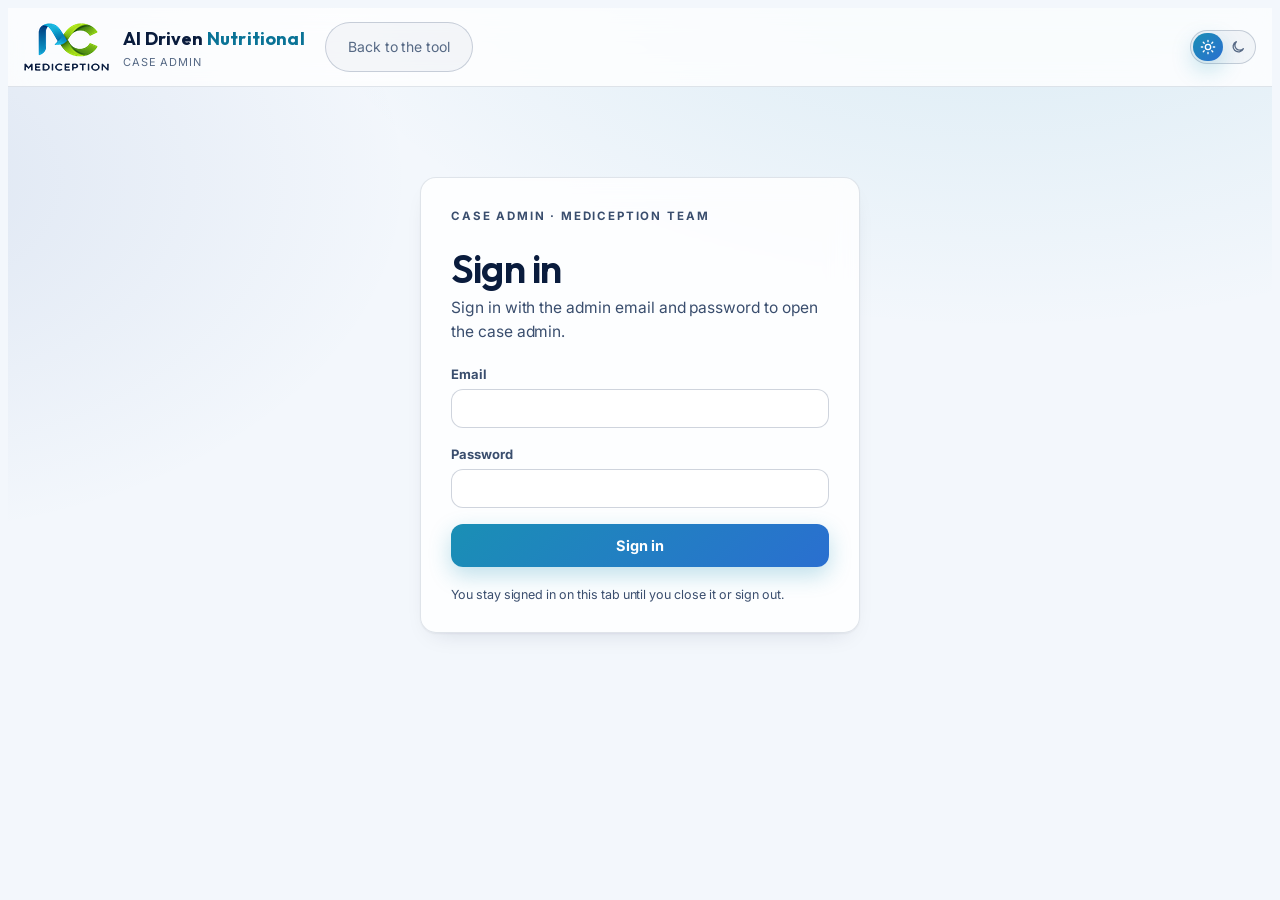
==== commit 9200b55c: "Open in the light theme for first-time visitors The site now opens in light. The sun/moon switch sti" ====
--- a/admin.html
+++ b/admin.html
@@ -1,5 +1,5 @@
 <!doctype html>
-<html lang="en" data-theme="dark">
+<html lang="en" data-theme="light">
 <head>
   <meta charset="utf-8">
   <meta name="viewport" content="width=device-width, initial-scale=1, viewport-fit=cover">
@@ -9,7 +9,7 @@
   <link rel="stylesheet" href="css/styles.css?v=5">
   <link rel="stylesheet" href="css/premium.css?v=16">
   <link rel="stylesheet" href="css/mediception.css?v=6">
-  <script src="js/theme.js"></script>
+  <script src="js/theme.js?v=2"></script>
   <style>
     .adm{font-family:var(--f-lab);color:var(--ink-lab);padding-block:26px 60px;display:grid;grid-template-columns:minmax(0,1fr) 360px;gap:24px;align-items:start}
     .adm h1{font-family:var(--f-lab-c);font-size:clamp(28px,3.2vw,40px);line-height:1.1;margin:6px 0 8px}
@@ -78,7 +78,7 @@
     <nav class="tabs" aria-label="Sections"><a href="index.html" style="text-decoration:none"><button type="button" tabindex="-1" aria-pressed="false">Back to the tool</button></a></nav>
     <div class="tools">
       <button type="button" class="iconbtn" id="signOut" hidden><svg width="16" height="16" viewBox="0 0 24 24" fill="none" stroke="currentColor" stroke-width="2" stroke-linecap="round" stroke-linejoin="round" aria-hidden="true"><path d="M9 21H5a2 2 0 0 1-2-2V5a2 2 0 0 1 2-2h4"/><path d="M16 17l5-5-5-5M21 12H9"/></svg><span class="lbl">Sign out</span></button>
-      <button type="button" class="theme-sw" role="switch" aria-checked="true" aria-label="Dark mode" title="Switch to light mode"><span class="ts-knob" aria-hidden="true"></span><svg class="ts-sun" viewBox="0 0 24 24" fill="none" stroke="currentColor" stroke-width="2" stroke-linecap="round" aria-hidden="true"><circle cx="12" cy="12" r="4"/><path d="M12 2v2M12 20v2M4.9 4.9l1.4 1.4M17.7 17.7l1.4 1.4M2 12h2M20 12h2M4.9 19.1l1.4-1.4M17.7 6.3l1.4-1.4"/></svg><svg class="ts-moon" viewBox="0 0 24 24" fill="none" stroke="currentColor" stroke-width="2" stroke-linejoin="round" aria-hidden="true"><path d="M20 14.5A8 8 0 1 1 9.5 4a6.5 6.5 0 0 0 10.5 10.5z"/></svg></button>
+      <button type="button" class="theme-sw" role="switch" aria-checked="false" aria-label="Dark mode" title="Switch to dark mode"><span class="ts-knob" aria-hidden="true"></span><svg class="ts-sun" viewBox="0 0 24 24" fill="none" stroke="currentColor" stroke-width="2" stroke-linecap="round" aria-hidden="true"><circle cx="12" cy="12" r="4"/><path d="M12 2v2M12 20v2M4.9 4.9l1.4 1.4M17.7 17.7l1.4 1.4M2 12h2M20 12h2M4.9 19.1l1.4-1.4M17.7 6.3l1.4-1.4"/></svg><svg class="ts-moon" viewBox="0 0 24 24" fill="none" stroke="currentColor" stroke-width="2" stroke-linejoin="round" aria-hidden="true"><path d="M20 14.5A8 8 0 1 1 9.5 4a6.5 6.5 0 0 0 10.5 10.5z"/></svg></button>
     </div>
   </div>
 </header>
--- a/css/mediception.css
+++ b/css/mediception.css
@@ -1,4 +1,4 @@
-/* Mediception theme: the same look as OrthoSim Atlas, in dark (default) and light.
+/* Mediception theme: the same look as OrthoSim Atlas, in light (the default the pages open in) and dark.
    Dark: deep navy page with teal and blue glows, glass cards. Light: pale blue-white page, white cards, navy ink.
    Both: teal-to-blue primary buttons, gold accents, Inter for text and Outfit for headings.
    Loads last and restyles the existing markup. The switch in the header (js/theme.js) sets <html data-theme>.
@@ -10,7 +10,7 @@
 @font-face{font-family:"Outfit";font-style:normal;font-weight:500 700;font-display:swap;src:url(../fonts/Outfit-latin-ext.woff2) format("woff2");unicode-range:U+0100-02BA,U+02BD-02C5,U+02C7-02CC,U+02CE-02D7,U+02DD-02FF,U+0304,U+0308,U+0329,U+1D00-1DBF,U+1E00-1E9F,U+1EF2-1EFF,U+2020,U+20A0-20AB,U+20AD-20C4,U+2113,U+2C60-2C7F,U+A720-A7FF}
 @font-face{font-family:"Outfit";font-style:normal;font-weight:500 700;font-display:swap;src:url(../fonts/Outfit-latin.woff2) format("woff2");unicode-range:U+0000-00FF,U+0131,U+0152-0153,U+02BB-02BC,U+02C6,U+02DA,U+02DC,U+0304,U+0308,U+0329,U+2000-206F,U+20AC,U+2122,U+2191,U+2193,U+2212,U+2215,U+FEFF,U+FFFD}
 
-/* tokens, dark (the default). The specificity beats the light/dark blocks in styles.css and premium.css, so this file
+/* tokens, dark (the base set; the pages open in light, set on <html data-theme>). The specificity beats the light/dark blocks in styles.css and premium.css, so this file
    alone decides the colours. The light block further down overrides only what changes. */
 html:root, html:root[data-theme]{
   color-scheme:dark;
